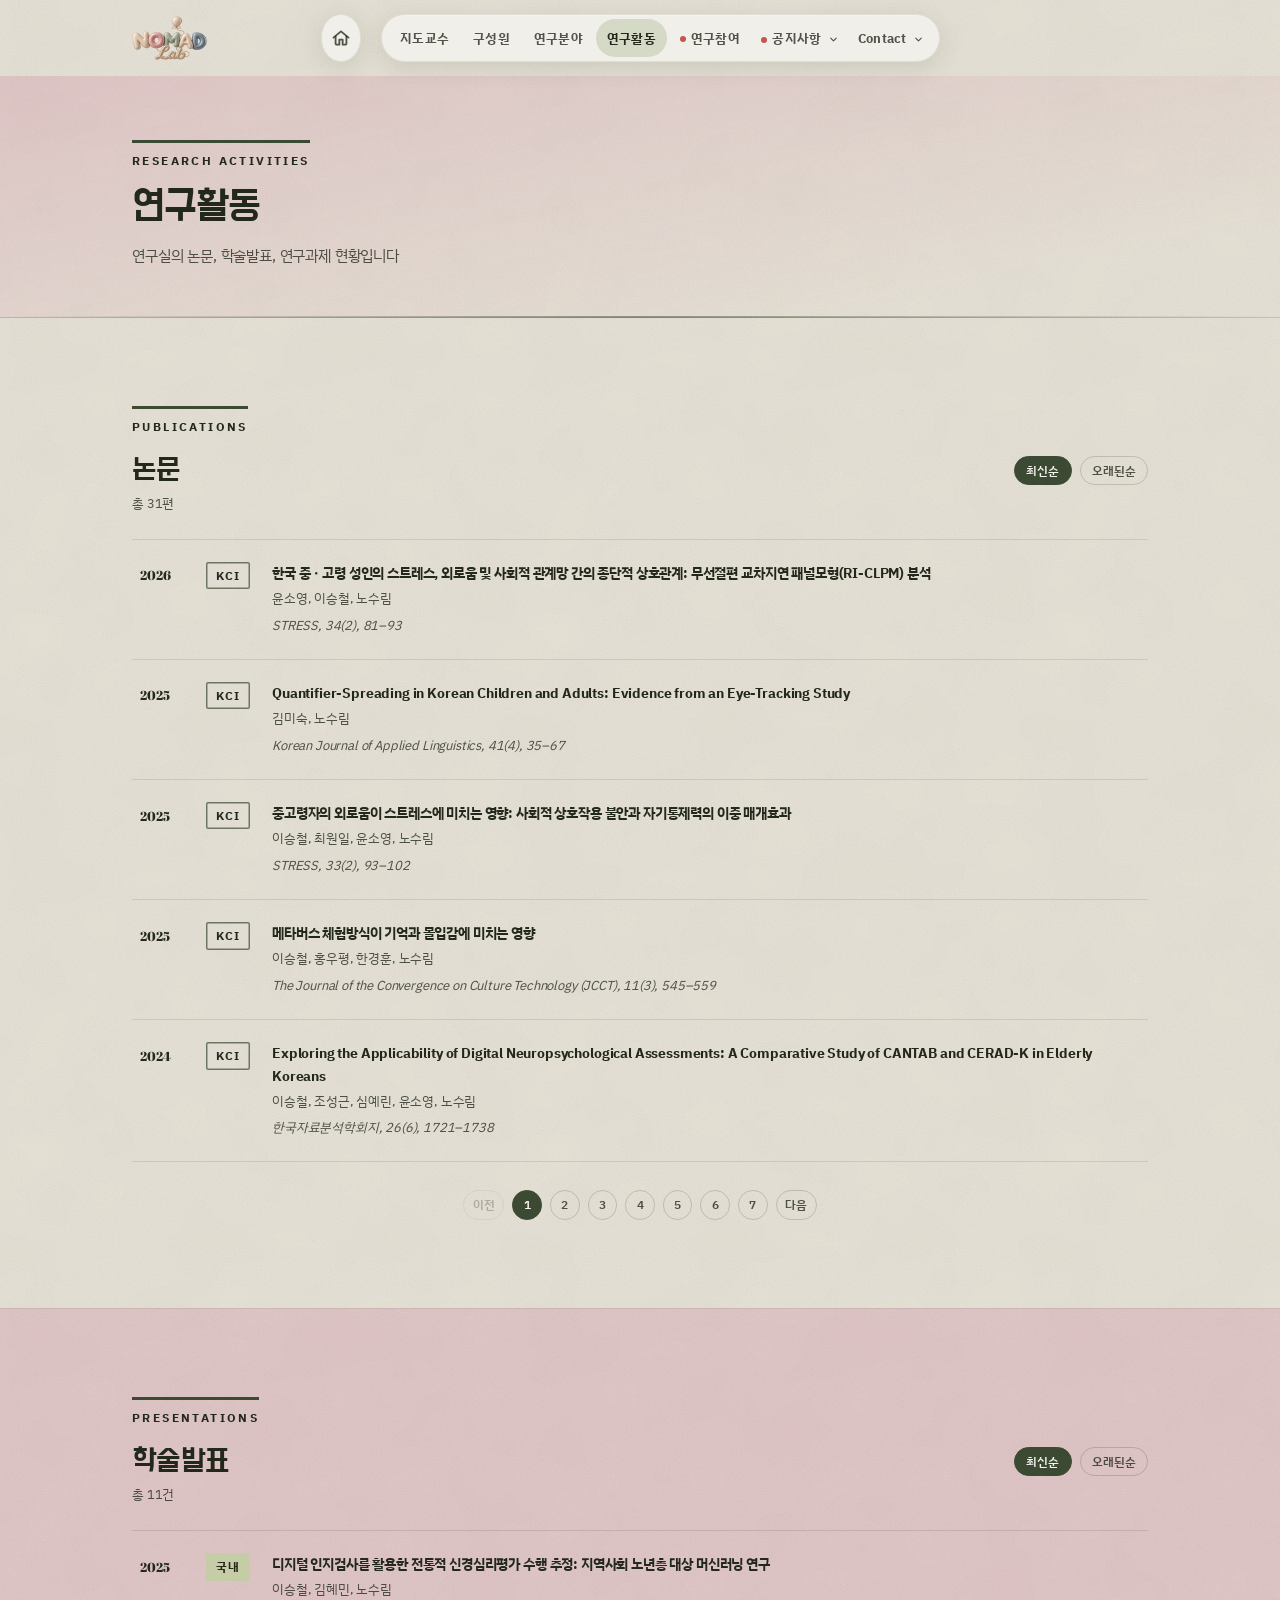
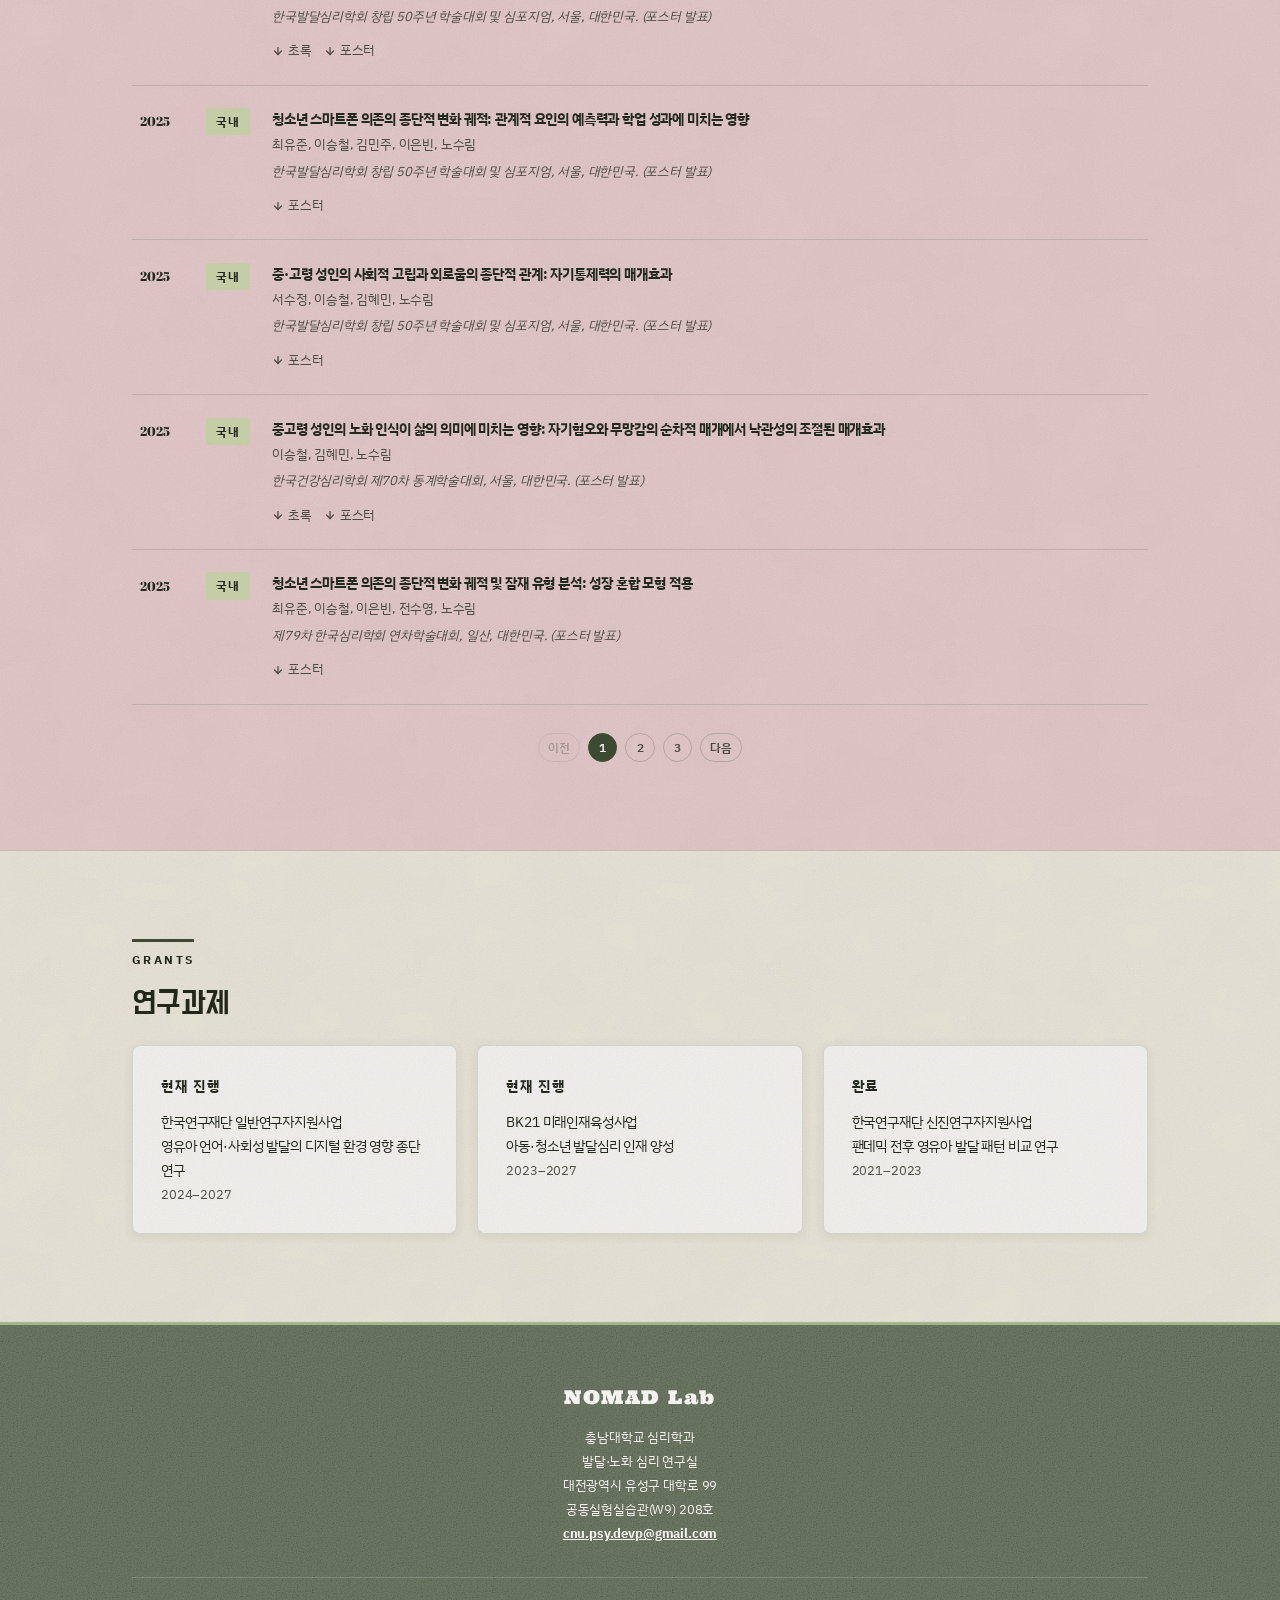
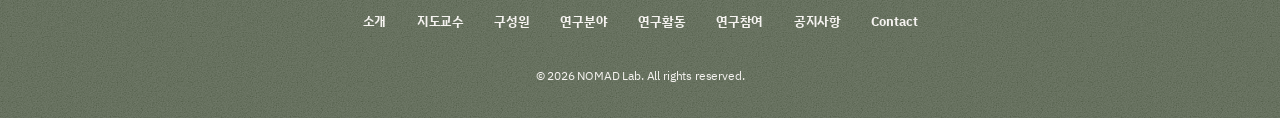
==== activities.html @ 7fe86323 "Remove paper PDF download links from research activities page Co-Authored-By: Claude Sonnet 5 <norep" ====
<!DOCTYPE html>
<html lang="ko">
<head>
    <meta charset="UTF-8">
    <meta name="viewport" content="width=device-width, initial-scale=1.0">
    <title>NOMAD Lab — 연구활동</title>
    <meta name="description" content="NOMAD Lab 연구활동 — SSCI 논문 목록, 학술발표, 연구과제 현황.">
    <meta property="og:type" content="website">
    <meta property="og:site_name" content="NOMAD Lab — 발달·노화 심리 연구실">
    <meta property="og:title" content="NOMAD Lab — 연구활동">
    <meta property="og:description" content="NOMAD Lab 연구활동 — SSCI 논문 목록, 학술발표, 연구과제 현황.">
    <meta property="og:url" content="https://cnupsydevp-lab.github.io/cnupsydevp.github.io/activities.html">
    <meta property="og:image" content="https://cnupsydevp-lab.github.io/cnupsydevp.github.io/images/og-image-v3.png">
    <meta property="og:image:width" content="1200">
    <meta property="og:image:height" content="630">
    <meta name="twitter:card" content="summary_large_image">
    <link rel="icon" href="favicon-v3.ico" sizes="16x16 32x32 48x48">
    <link rel="icon" type="image/svg+xml" href="favicon-v3.svg">
    <link rel="apple-touch-icon" href="apple-touch-icon-v3.png">
    <link rel="preconnect" href="https://fonts.googleapis.com">
    <link rel="preconnect" href="https://fonts.gstatic.com" crossorigin>
    <link rel="stylesheet" href="https://fonts.googleapis.com/css2?family=Abril+Fatface&family=Black+Han+Sans&family=Do+Hyeon&family=IBM+Plex+Sans+KR:wght@400;700&family=Ultra&display=swap">
    <link rel="stylesheet" href="style.css">
</head>
<body>
<a href="#main-content" class="skip-link">본문으로 바로가기</a>

<header class="site-nav">
    <div class="nav-wrapper">
        <!-- 로고는 두 겹이다: 글자(logo-nav-body) 위에 풍선(logo-nav-balloon)을 겹친 것.
             풍선만 따로 흔들려고 가른 것인데 그 움직임은 뺐다(2026-08-13, 사용자 요청).
             두 파일은 같은 캔버스(238×160)를 쓰고 합치면 원본과 픽셀이 같아
             멈춰 있어도 이음선이 보이지 않는다 — 그래서 겹은 그대로 두었다.
             풍선 쪽은 장식이라 alt 를 비워 두고 글자 쪽이 이름을 읽는다. -->
        <div class="logo"><a href="index.html"><img class="logo-body" src="images/logo/logo-nav-body.png" alt="NOMAD Lab" width="238" height="160"><img class="logo-balloon" src="images/logo/logo-nav-balloon.png" alt="" width="238" height="160"></a></div>
        <div class="nav-cluster">
        <a href="index.html" class="nav-home" aria-label="홈">
            <svg viewBox="0 0 24 24" width="20" height="20" fill="none" stroke="currentColor" stroke-width="2.2" stroke-linecap="round" stroke-linejoin="round" aria-hidden="true"><path d="M3 11.5 12 4l9 7.5"></path><path d="M5.5 10v9a1 1 0 0 0 1 1h3.5v-6h4v6H17.5a1 1 0 0 0 1-1v-9"></path></svg>
        </a>
        <nav><ul class="nav-links">
            <li><a href="pi.html">지도교수</a></li>
            <li><a href="members.html">구성원</a></li>
            <li><a href="research.html">연구분야</a></li>
            <li><a href="activities.html"><span class="nav-notif-dot" data-notif="activities" hidden></span>연구활동</a></li>
            <li><a href="participation.html"><span class="nav-notif-dot" data-notif="participation" hidden></span>연구참여</a></li>
            <li class="nav-dropdown">
                <button class="nav-dropdown-btn" aria-expanded="false" aria-haspopup="true"><span class="nav-notif-dot" hidden></span>공지사항 <svg class="nav-arrow" width="11" height="11" viewBox="0 0 24 24" fill="none" stroke="currentColor" stroke-width="2.5" stroke-linecap="round" stroke-linejoin="round" aria-hidden="true"><polyline points="6 9 12 15 18 9"></polyline></svg></button>
                <ul class="nav-dropdown-menu">
                    <li><a href="notices.html"><span class="nav-notif-dot" data-notif="notices" hidden></span>공지사항</a></li>
                    <li><a href="newsletter.html"><span class="nav-notif-dot" data-notif="newsletter" hidden></span>소식지</a></li>
                </ul>
            </li>
            <li class="nav-dropdown">
                <button class="nav-dropdown-btn" aria-expanded="false" aria-haspopup="true">Contact <svg class="nav-arrow" width="11" height="11" viewBox="0 0 24 24" fill="none" stroke="currentColor" stroke-width="2.5" stroke-linecap="round" stroke-linejoin="round" aria-hidden="true"><polyline points="6 9 12 15 18 9"></polyline></svg></button>
                <ul class="nav-dropdown-menu">
                    <li><a href="contact.html">Contact</a></li>
                    <li><a href="admissions.html">대학원 진학</a></li>
                    <li><a href="intern.html">인턴</a></li>
                </ul>
            </li>
        </ul></nav>
        </div>
        <button class="nav-hamburger" id="nav-hamburger" aria-label="메뉴 열기" aria-expanded="false"><span></span><span></span><span></span></button>
    </div>
</header>

<div class="page-header" id="main-content">
    <div class="container">
        <span class="eyebrow">Research Activities</span>
        <h1>연구활동</h1>
        <p>연구실의 논문, 학술발표, 연구과제 현황입니다</p>
    </div>
</div>

<section class="section section-light">
    <div class="container">
        <span class="eyebrow section-eyebrow">Publications</span>
        <div class="pub-header">
          <div>
            <h2 class="section-title u-m0">논문</h2>
            <span id="pub-count" class="pub-count"></span>
          </div>
          <div class="pub-sort-btns">
            <button class="pub-sort-btn active" id="sort-desc">최신순</button>
            <button class="pub-sort-btn" id="sort-asc">오래된순</button>
          </div>
        </div>
        <div class="pub-list" id="pub-list"></div>
        <div class="pub-pagination" id="pub-pagination"></div>
    </div>
</section>

<section class="section section-alt">
    <div class="container">
        <span class="eyebrow section-eyebrow">Presentations</span>
        <div class="pub-header">
          <div>
            <h2 class="section-title u-m0">학술발표</h2>
            <span id="pres-count" class="pub-count"></span>
          </div>
          <div class="pub-sort-btns">
            <button class="pub-sort-btn active" id="pres-sort-desc">최신순</button>
            <button class="pub-sort-btn" id="pres-sort-asc">오래된순</button>
          </div>
        </div>
        <div class="notice-list u-mt-15" id="pres-list"></div>
        <div class="pub-pagination" id="pres-pagination"></div>
    </div>
</section>

<section class="section section-light">
    <div class="container">
        <span class="eyebrow section-eyebrow">Grants</span>
        <h2 class="section-title">연구과제</h2>
        <div class="info-grid u-mt-15" id="grant-grid"></div>
    </div>
</section>

<footer class="site-footer">
    <div class="container">
        <div class="footer-inner">
            <div class="footer-brand">
                <span class="footer-logo">NOMAD Lab</span>
                <p>충남대학교 심리학과<br>발달·노화 심리 연구실<br>대전광역시 유성구 대학로 99<br>공동실험실습관(W9) 208호<br><a href="mailto:cnu.psy.devp@gmail.com">cnu.psy.devp@gmail.com</a></p>
            </div>
        </div>
        <nav class="footer-nav" aria-label="푸터 메뉴">
            <a href="index.html">소개</a>
            <a href="pi.html">지도교수</a>
            <a href="members.html">구성원</a>
            <a href="research.html">연구분야</a>
            <a href="activities.html">연구활동</a>
            <a href="participation.html">연구참여</a>
            <a href="notices.html">공지사항</a>
            <a href="contact.html">Contact</a>
        </nav>
        <p class="footer-copy">&copy; 2026 NOMAD Lab. All rights reserved.</p>
    </div>
</footer>

<script src="posts.js"></script>
<script src="script.js"></script>
<script>
document.addEventListener('DOMContentLoaded', () => {
  if (typeof POSTS === 'undefined' || !POSTS.activities?.length) return;

  const pubs   = POSTS.activities.filter(p => p.type === 'publication');
  const countEl = document.getElementById('pub-count');
  if (countEl) countEl.textContent = `총 ${pubs.length}편`;
  const pres   = POSTS.activities.filter(p => p.type === 'presentation');
  const grants = POSTS.activities.filter(p => p.type === 'grant');

  const PER_PAGE = 5;
  let sortDesc = true;
  let currentPage = 1;

  function pubCard(p) {
    return `<div class="pub-item">
      <span class="pub-year">${p.year}</span>
      <span class="badge ${p.badge}">${p.badgeText}</span>
      <div class="pub-meta">
        ${(p.url || p.doi)
          ? `<a class="pub-title pub-title-link" href="${p.url || p.doi}" target="_blank" rel="noopener">${p.title}</a>`
          : `<span class="pub-title">${p.title}</span>`}
        <span class="pub-authors">${p.authors}</span>
        <span class="pub-journal">${p.journal}</span>
      </div>
    </div>`;
  }

  function renderPubs() {
    const sorted = [...pubs].sort((a, b) =>
      sortDesc ? b.date.localeCompare(a.date) : a.date.localeCompare(b.date)
    );
    const totalPages = Math.ceil(sorted.length / PER_PAGE);
    const start = (currentPage - 1) * PER_PAGE;
    const page = sorted.slice(start, start + PER_PAGE);

    const pubList = document.getElementById('pub-list');
    if (pubList) pubList.innerHTML = page.map(pubCard).join('');

    const pagination = document.getElementById('pub-pagination');
    if (pagination) {
      if (totalPages <= 1) {
        pagination.innerHTML = '';
      } else {
        const prevPage = Math.max(1, currentPage - 1);
        const nextPage = Math.min(totalPages, currentPage + 1);
        const prev = `<button class="pub-page-btn pub-page-nav" data-page="${prevPage}" ${currentPage === 1 ? 'disabled' : ''}>이전</button>`;
        const nums = Array.from({length: totalPages}, (_, i) =>
          `<button class="pub-page-btn${i + 1 === currentPage ? ' active' : ''}" data-page="${i + 1}">${i + 1}</button>`
        ).join('');
        const next = `<button class="pub-page-btn pub-page-nav" data-page="${nextPage}" ${currentPage === totalPages ? 'disabled' : ''}>다음</button>`;
        pagination.innerHTML = prev + nums + next;
        pagination.querySelectorAll('.pub-page-btn:not([disabled])').forEach(btn => {
          btn.addEventListener('click', () => {
            currentPage = Number(btn.dataset.page);
            renderPubs();
            document.querySelector('.section-light').scrollIntoView({behavior: 'smooth', block: 'start'});
          });
        });
      }
    }
  }

  document.getElementById('sort-desc').addEventListener('click', function() {
    sortDesc = true; currentPage = 1;
    this.classList.add('active');
    document.getElementById('sort-asc').classList.remove('active');
    renderPubs();
  });
  document.getElementById('sort-asc').addEventListener('click', function() {
    sortDesc = false; currentPage = 1;
    this.classList.add('active');
    document.getElementById('sort-desc').classList.remove('active');
    renderPubs();
  });

  renderPubs();

  const presCountEl = document.getElementById('pres-count');
  if (presCountEl) presCountEl.textContent = `총 ${pres.length}건`;

  let presSortDesc = true;
  let presPage = 1;

  function renderPres() {
    const sorted = [...pres].sort((a, b) =>
      presSortDesc ? b.date.localeCompare(a.date) : a.date.localeCompare(b.date)
    );
    const totalPages = Math.ceil(sorted.length / PER_PAGE);
    const start = (presPage - 1) * PER_PAGE;
    const page = sorted.slice(start, start + PER_PAGE);

    const presList = document.getElementById('pres-list');
    if (presList) presList.innerHTML = page.map(p => p.authors ? `
      <div class="pub-item">
        <span class="pub-year">${p.year}</span>
        <span class="badge ${p.badge}">${p.badgeText}</span>
        <div class="pub-meta">
          <span class="pub-title">${p.title}</span>
          <span class="pub-authors">${p.authors}</span>
          <span class="pub-journal">${p.venue}</span>
          ${(p.abstract || p.poster) ? `<div class="pub-links">
            ${p.abstract ? `<a class="pub-download" href="${p.abstract}" target="_blank" rel="noopener">초록</a>` : ''}
            ${p.poster ? `<a class="pub-download" href="${p.poster}" target="_blank" rel="noopener">포스터</a>` : ''}
          </div>` : ''}
        </div>
      </div>` : `
      <div class="notice-item">
        <span class="notice-date">${p.year}</span>
        <span class="badge ${p.badge}">${p.badgeText}</span>
        <span class="notice-title">${p.title}</span>
      </div>`).join('');

    const pagination = document.getElementById('pres-pagination');
    if (pagination) {
      if (totalPages <= 1) {
        pagination.innerHTML = '';
      } else {
        const prevPage = Math.max(1, presPage - 1);
        const nextPage = Math.min(totalPages, presPage + 1);
        const prev = `<button class="pub-page-btn pub-page-nav" data-page="${prevPage}" ${presPage === 1 ? 'disabled' : ''}>이전</button>`;
        const nums = Array.from({length: totalPages}, (_, i) =>
          `<button class="pub-page-btn${i + 1 === presPage ? ' active' : ''}" data-page="${i + 1}">${i + 1}</button>`
        ).join('');
        const next = `<button class="pub-page-btn pub-page-nav" data-page="${nextPage}" ${presPage === totalPages ? 'disabled' : ''}>다음</button>`;
        pagination.innerHTML = prev + nums + next;
        pagination.querySelectorAll('.pub-page-btn:not([disabled])').forEach(btn => {
          btn.addEventListener('click', () => {
            presPage = Number(btn.dataset.page);
            renderPres();
            document.querySelector('.section-alt').scrollIntoView({behavior: 'smooth', block: 'start'});
          });
        });
      }
    }
  }

  document.getElementById('pres-sort-desc').addEventListener('click', function() {
    presSortDesc = true; presPage = 1;
    this.classList.add('active');
    document.getElementById('pres-sort-asc').classList.remove('active');
    renderPres();
  });
  document.getElementById('pres-sort-asc').addEventListener('click', function() {
    presSortDesc = false; presPage = 1;
    this.classList.add('active');
    document.getElementById('pres-sort-desc').classList.remove('active');
    renderPres();
  });

  renderPres();

  const grantGrid = document.getElementById('grant-grid');
  if (grantGrid) grantGrid.innerHTML = grants.map(g => `
    <div class="info-card">
      <h3>${g.status}</h3>
      <p>${g.title}<br>${g.description}<br><span class="grant-period">${g.period}</span></p>
    </div>`).join('');
});
</script>
</body>
</html>
---- style.css ----
/* ── Variables ──────────────────────────────────────────── */
/*
  [색상 수정 가이드 — 5색 팔레트 + 잉크 2단 + 알림색 1]
  이 사이트는 아래 색만 사용한다. 새 색을 추가하지 말 것.

    --paper #EDE8DC  지면 (body · section · section-light)
    --card  #F5F3F0  지면 위에 얹힌 종이 — 카드·구성원 프로필 카드(고정)·모달·입력면·내비 알약
    --blush #E7CCCC  따뜻한 교차 밴드 (section-alt) · 상단 워시 · 하이라이터 마커
    --sage  #A5B68D  강조 '면' (기본 버튼 · 활성 메뉴 · 포커스 헤일로 · 푸터 상단 룰)
    --moss  #C1CFA1  부드러운 '면' (칩 · 배지 워시)
    --ink   #3D4A33  '면'과 '선' 전용 — 푸터·문의버튼·모달 면, 테두리·그림자 알파
    --text  #23281C  '글자' 전용 근접 검정

  [다섯 색은 모두 밝다 — 어두운 끝은 잉크가 맡는다]
  팔레트 5색은 명도가 높아 '눌러 닫는 어두운 면'을 만들 수 없다. 그래서
  --ink / --text 를 둔다. 둘 다 --sage 와 같은 황록 계열에서 명도만 내린 값이라,
  팔레트 밖 색이 아니라 '세이지의 어두운 끝'으로 읽힌다.
  (--text 는 H 85.0° 로 세이지 84.9° 와 정확히 같은 색상, --ink 는 H 93.9° 로 9° 더 초록)
  순수 #000 은 이 종이 위에서 차갑게 겉돌아 쓰지 않는다.

  [규칙]
  - 면 색 변경: --bg / --bg-card / --bg-light-card / --bg-footer 조정
  - 테두리·그림자·hover 음영은 팔레트 색의 rgba 알파값만 사용.
    rgba() 안에는 hex 를 쓸 수 없으므로 반드시 --*-rgb 토큰을 거친다
    → rgba(var(--ink-rgb), 0.14)
  - 블러시·세이지·모스를 글자색으로 쓰지 말 것. 셋은 항상 "면"이고,
    그 위 글자는 항상 --text (7:1 이상).
  - 블러시 밴드(section-alt)는 한 페이지에 하나. 두 개 이상이면 밴드로 읽히지 않는다.
  - 세이지도 아껴 쓸 것. 한 화면에 세이지 면이 여러 개면 강조로 읽히지 않는다.

  [대비 — WCAG]
    text/paper 12.3:1 · text/card 13.6:1 · text/blush 10.0:1
    text/moss   9.1:1 · text/sage  7.0:1 · card/ink  8.5:1
    ink/paper   7.7:1 · ink/card   8.5:1 · ink/blush  6.3:1

  [예외 1 — --alert]
  새 글 알림 도트만 팔레트 밖의 붉은색을 쓴다. "새 것"은 팔레트 안의 어떤 색으로도
  대체할 수 없는 관습적 신호이고, 세이지로 바꾸면 강조 면과 구분되지 않는다.
  다만 색상환(H≈4°)은 블러시와 같아서 '농축된 블러시'로 읽힌다.
  종이 위 3.7:1 · 카드 위 4.0:1 로 그래픽 요소 기준(3:1) 충족.
  이 색은 알림 도트 외에 쓰지 말 것.

  [예외 2 — --wood / --wood-dark]
  소식지의 노끈과 나무 집게 두 곳에만 쓴다. 노끈과 집게는 '사물'이라 색이 곧
  재질이고, 세이지 집게는 플라스틱으로 보인다.
  종이(H 42.4°)와 같은 따뜻한 색상 계열의 어두운 쪽이라, 팔레트 밖 색이 아니라
  '종이의 제 색이 진해진 것'으로 읽힌다 (--ink 가 세이지의 어두운 끝인 것과 같은 방식).
    --wood      #CCAE7B  H 38° — 집게 몸통 (밝은 나무면)
    --wood-dark #715533  H 33° — 노끈 몸통 · 집게 좌우 명암 · 이음선 · 결
  종이 위 대비: wood-dark 5.6:1 (노끈과 집게 윤곽이 선명), wood 1.7:1 (면이라 무관).
  이 두 색은 소식지 노끈·집게 외에 쓰지 말 것 — 글자색으로는 절대 쓰지 말 것.
*/
:root {
  /* ── 원색 5개 + 잉크 2단 (Single Source of Truth) ────────── */
  --paper: #EDE8DC;
  --card:  #F5F3F0;
  --blush: #E7CCCC;
  --sage:  #A5B68D;
  --moss:  #C1CFA1;
  --ink:   #3D4A33;
  --text:  #23281C;

  --alert: #C2554E;

  /* 소식지 노끈·나무 집게 전용 (예외 2 — 위 설명 참고) */
  --wood:      #CCAE7B;
  --wood-dark: #715533;

  /* 알파 파생용 rgb 트리플렛 — 위 hex 를 바꾸면 이 값도 함께 바꾼다 */
  --paper-rgb: 237, 232, 220;
  --card-rgb:  245, 243, 240;
  --blush-rgb: 231, 204, 204;
  --sage-rgb:  165, 182, 141;
  --moss-rgb:  193, 207, 161;
  --ink-rgb:    61,  74,  51;
  --text-rgb:   35,  40,  28;
  --wood-rgb:      204, 174, 123;
  --wood-dark-rgb: 113,  85,  51;

  /* ── 종이 질감 ─────────────────────────────────────────────
     외부 이미지 없이 SVG feTurbulence 로 만든 두 겹 노이즈.
       --grain     : 잔 섬유 (180px 타일). 값을 0.86~1.0 으로 압축했으므로
                     multiply 로 얹으면 최대 14% 만 어두워진다.
       --pulp      : 큰 얼룩 = 펄프 뭉침 (520px 타일). 최대 7%.
       --grain-ink : 잉크 면(푸터)용. 값이 0~0.08 이라 screen 으로 얹어
                     섬유가 빛을 받는 것처럼 밝아진다.
     두 겹을 겹치는 이유: 잔 섬유만으로는 프린터 노이즈처럼 균일해 보이고,
     큰 얼룩이 함께 있어야 손으로 뜬 종이로 읽힌다.
     사용법 → "종이 면 · 질감" 섹션의 셀렉터 목록 참고. */
  --grain: url("data:image/svg+xml,%3Csvg xmlns='http://www.w3.org/2000/svg' width='180' height='180'%3E%3Cfilter id='g' filterUnits='userSpaceOnUse' x='0' y='0' width='180' height='180'%3E%3CfeTurbulence type='fractalNoise' baseFrequency='0.86' numOctaves='4' stitchTiles='stitch'/%3E%3CfeColorMatrix type='saturate' values='0'/%3E%3CfeComponentTransfer%3E%3CfeFuncR type='linear' slope='0.14' intercept='0.86'/%3E%3CfeFuncG type='linear' slope='0.14' intercept='0.86'/%3E%3CfeFuncB type='linear' slope='0.14' intercept='0.86'/%3E%3CfeFuncA type='linear' slope='0' intercept='1'/%3E%3C/feComponentTransfer%3E%3C/filter%3E%3Crect width='180' height='180' filter='url(%23g)'/%3E%3C/svg%3E");
  --pulp: url("data:image/svg+xml,%3Csvg xmlns='http://www.w3.org/2000/svg' width='520' height='520'%3E%3Cfilter id='p' filterUnits='userSpaceOnUse' x='0' y='0' width='520' height='520'%3E%3CfeTurbulence type='fractalNoise' baseFrequency='0.013' numOctaves='3' stitchTiles='stitch'/%3E%3CfeColorMatrix type='saturate' values='0'/%3E%3CfeComponentTransfer%3E%3CfeFuncR type='linear' slope='0.07' intercept='0.93'/%3E%3CfeFuncG type='linear' slope='0.07' intercept='0.93'/%3E%3CfeFuncB type='linear' slope='0.07' intercept='0.93'/%3E%3CfeFuncA type='linear' slope='0' intercept='1'/%3E%3C/feComponentTransfer%3E%3C/filter%3E%3Crect width='520' height='520' filter='url(%23p)'/%3E%3C/svg%3E");
  --grain-ink: url("data:image/svg+xml,%3Csvg xmlns='http://www.w3.org/2000/svg' width='180' height='180'%3E%3Cfilter id='i' filterUnits='userSpaceOnUse' x='0' y='0' width='180' height='180'%3E%3CfeTurbulence type='fractalNoise' baseFrequency='0.8' numOctaves='4' stitchTiles='stitch'/%3E%3CfeColorMatrix type='saturate' values='0'/%3E%3CfeComponentTransfer%3E%3CfeFuncR type='linear' slope='0.08' intercept='0'/%3E%3CfeFuncG type='linear' slope='0.08' intercept='0'/%3E%3CfeFuncB type='linear' slope='0.08' intercept='0'/%3E%3CfeFuncA type='linear' slope='0' intercept='1'/%3E%3C/feComponentTransfer%3E%3C/filter%3E%3Crect width='180' height='180' filter='url(%23i)'/%3E%3C/svg%3E");
  --grain-size: 180px 180px;
  /* ── 노끈 (소식지 폴라로이드 줄) ─────────────────────────────
     늘어진 곡선을 SVG 마스크로 그린다. 색은 background-color 가 맡으므로
     토큰(--wood-dark / --wood)을 그대로 쓸 수 있다 — 파일 안의 아이콘들과 같은 방식.
     SVG 안에 색을 박아 두면 나무색을 바꿀 때 데이터 URI 를 고쳐야 한다.
     viewBox 높이(18)를 쓰는 요소 높이와 같게 두면 세로 배율이 1 이라
     stroke-width 가 화면에서도 그대로 유지된다. preserveAspectRatio='none' 로
     가로만 늘어나므로 칸 너비가 달라져도 굵기는 변하지 않는다.
     M0 3 Q50 21 100 3 → 양끝 y=3, 가장 낮은 지점 y=12 → 9px 늘어짐.

     [꼬임 표현 — --twine-lit 을 점선으로]
     꼬아 만든 노끈은 꼬임 마디마다 빛이 끊겨 맺힌다. 그래서 위쪽 결을 실선이 아니라
     짧은 점선으로 그린다 (linecap='round' 이라 마디가 알약처럼 둥글다).
     dasharray 2.4+1.6 = 주기 4 → viewBox 폭 100 이 주기의 정확히 25배라
     칸이 바뀌어도 마디 간격이 어긋나지 않는다. 주기를 4 로 유지할 것. */
  --twine: url("data:image/svg+xml,%3Csvg xmlns='http://www.w3.org/2000/svg' viewBox='0 0 100 18' preserveAspectRatio='none'%3E%3Cpath d='M0 3 Q50 21 100 3' fill='none' stroke='%23000' stroke-width='3' stroke-linecap='round'/%3E%3C/svg%3E");
  --twine-lit: url("data:image/svg+xml,%3Csvg xmlns='http://www.w3.org/2000/svg' viewBox='0 0 100 18' preserveAspectRatio='none'%3E%3Cpath d='M0 2.2 Q50 20.2 100 2.2' fill='none' stroke='%23000' stroke-width='1.2' stroke-linecap='round' stroke-dasharray='2.4 1.6'/%3E%3C/svg%3E");
  --pulp-size:  520px 520px;

  /* 배경색 계열 */
  --bg:          var(--paper);   /* 전체 body 기본 배경 */
  --bg-card:     var(--card);    /* 카드 배경 — 지면 위에 얹힌 종이 */
  --bg-hover:    rgba(var(--ink-rgb), 0.06);

  /* 포인트 컬러 (세이지) — 면에만 사용 */
  --accent:        var(--sage);
  --accent-dark:   var(--text);                    /* 구 강조 텍스트 → 본문 검정 */
  --accent-dim:    rgba(var(--sage-rgb), 0.38);    /* hover·active 면 */
  /* 상태 테두리(hover 등) — WCAG 1.4.11 의 3:1 을 세 지면 모두에서 확보해야 한다.
     새 잉크(올리브)는 구 잉크(마룬)보다 밝아 0.55 로는 2.5~2.8:1 밖에 안 나온다 → 0.70.
     (종이 3.7:1 · 카드 3.9:1 · 블러시 3.3:1) */
  --accent-border: rgba(var(--ink-rgb), 0.70);

  /* 텍스트색 */
  --muted:       rgba(var(--text-rgb), 0.78);   /* 종이 위 6.5:1 · 블러시 위 5.7:1 */

  /* 테두리색 */
  --border:      rgba(var(--ink-rgb), 0.14);
  --border-md:   rgba(var(--ink-rgb), 0.22);

  /* 라이트 섹션 배경색 */
  --bg-light:      var(--paper);   /* section-light 배경 */
  --bg-light-card: var(--blush);   /* section-alt 배경 */
  --bg-footer:     var(--ink);     /* footer 배경 — 페이지를 아래에서 눌러 닫는 앵커 */

  /* 라이트 섹션 텍스트색 */
  --text-dark:     var(--text);

  /* 본문 — IBM Plex Sans KR (한글+영문 모두 지원) */
  --font:         'IBM Plex Sans KR', system-ui, -apple-system, sans-serif;
  /* 큰 글씨(제목·장식 숫자) — 영문/숫자 → Abril Fatface, 한글 → Do Hyeon */
  --font-display: 'Abril Fatface', 'Do Hyeon', system-ui, -apple-system, sans-serif;
  /* 로고·히어로 — 강조 티어(굵은 제목): 영문 → Ultra, 한글 → Black Han Sans */
  --font-display-strong: 'Ultra', 'Black Han Sans', system-ui, -apple-system, sans-serif;
  /* UI 텍스트(내비·버튼·라벨·폼 입력) — 디스플레이 폰트 금지, 본문과 동일 */
  --font-ui: 'IBM Plex Sans KR', system-ui, -apple-system, sans-serif;
  /* 장식 숫자(카드 번호 등) */
  --font-ui-num: 'Abril Fatface', system-ui, -apple-system, sans-serif;

  /* 타입 스케일 — 본문·UI 글자 크기는 아래 토큰만 사용 (최소 12px) */
  --fs-xs:   0.75rem;    /* 12px — 배지·캡션·라벨 */
  --fs-sm:   0.8125rem;  /* 13px — 보조 텍스트·버튼·내비 */
  --fs-md:   0.875rem;   /* 14px — 카드 본문·폼 */
  --fs-base: 0.9375rem;  /* 15px — 강조 본문·서브텍스트 */
  --fs-lg:   1rem;       /* 16px — 본문 기준 */
  --fs-xl:   1.15rem;    /* 모달 제목 */
  --fs-2xl:  1.375rem;   /* 게시글 제목 */
  --fs-3xl:  1.75rem;    /* 프로필 이름·소제목 */
  --fs-4xl:  2rem;       /* 섹션 타이틀 */

  --radius: 8px;
  --shadow-sm: 0 2px 10px rgba(var(--ink-rgb), 0.10);
}

/* ── Reset ──────────────────────────────────────────────── */
*, *::before, *::after { margin: 0; padding: 0; box-sizing: border-box; }

/* ── Focus ───────────────────────────────────────────────── */
:focus-visible {
  outline: 2px solid var(--text);
  outline-offset: 3px;
  border-radius: 3px;
}

/* ── Screen Reader Only ──────────────────────────────────── */
/* 시각적으로 숨기고 스크린리더에만 읽히는 텍스트 */
.sr-only {
  position: absolute;
  width: 1px;
  height: 1px;
  padding: 0;
  margin: -1px;
  overflow: hidden;
  clip: rect(0 0 0 0);
  white-space: nowrap;
  border: 0;
}

/* ── Skip Link ───────────────────────────────────────────── */
.skip-link {
  position: absolute;
  top: -100%;
  left: 1rem;
  z-index: 9999;
  padding: 0.5rem 1rem;
  background: var(--accent);
  color: var(--text);
  font-size: var(--fs-md);
  font-weight: 700;
  text-decoration: none;
  border-radius: 0 0 var(--radius) var(--radius);
  transition: top 0.15s;
}
.skip-link:focus { top: 0; }

body {
  font-family: var(--font);
  font-weight: 400;
  color: var(--text-dark);
  /* 지면 — 종이색 위에 잔 섬유(grain) + 큰 얼룩(pulp) 두 겹을 multiply 로 얹는다 */
  background-color: var(--bg);
  background-image: var(--grain), var(--pulp);
  background-size: var(--grain-size), var(--pulp-size);
  background-blend-mode: multiply, multiply;
  line-height: 1.75;
  letter-spacing: -0.01em;   /* IBM Plex Sans KR 본문 자간 보정 (한글 살짝 조임) */
  -webkit-font-smoothing: antialiased;
  overflow-x: hidden;
  word-break: keep-all;
  overflow-wrap: break-word;
}

/* ── Layout ─────────────────────────────────────────────── */
.container { max-width: 1080px; margin: 0 auto; padding: 0 2rem; }

/* ── Navigation ─────────────────────────────────────────── */
.site-nav {
  position: sticky;
  top: 0;
  background: transparent;
  border-bottom: none;
  z-index: 1000;
}
.nav-wrapper {
  display: flex;
  align-items: center;
  justify-content: space-between;   /* 로고(좌) · 메뉴그룹(우) */
  gap: 1rem;
  padding: 0.9rem 2rem;
  max-width: 1080px;
  margin: 0 auto;
}
/* 웹페이지 이름: 왼쪽 끝 고정. 스크롤하면 사라짐 */
.logo {
  --logo-h: 44px;   /* 로고 높이 — 폭은 아래에서 이 값으로 계산된다 */
  transition: opacity 0.3s ease, visibility 0.3s ease;
}
/* 홈 버튼도 랩실 이름과 함께 사라진다. visibility로만 감춰 자리는 남기므로
   메뉴 알약 위치가 스크롤 시 흔들리지 않는다. */
.site-nav.scrolled .logo,
.site-nav.scrolled .nav-home {
  opacity: 0;
  visibility: hidden;
  pointer-events: none;
}
/* 연구실 이름: 왼쪽 끝, 배경/박스 없이 로고 이미지만.
   가로·세로를 CSS 에서 둘 다 못 박으므로 내려받기 전에도 브라우저가 자리를 잡아
   내비가 흔들리지 않는다(CLS 방지). HTML 의 width/height 238×160 은 그림의 실제
   크기이고, 표시 크기는 여기서 정한다.

   [높이를 44px 로 정한 근거]
   오른쪽 메뉴 알약의 높이는 47px 이다 (글자 13px × 줄높이 1.75 = 23px,
   + 링크 세로 여백 14.4px + 알약 여백 8px + 테두리 2px).
   로고를 그 높이에 딱 맞추면(48px) 알약은 반투명 유리인데 로고는 꽉 찬 그림이라
   훨씬 무겁게 읽혀 이름이 메뉴를 눌러 버린다.
   게다가 이 로고는 위쪽 37% 가 풍선·실이고 글자는 아래 59% 에만 있어,
   같은 높이로 맞추면 '큰 덩어리에 작은 글자'가 된다.
   44px 이면 글자 띠가 26px 로 이전 텍스트 로고(1.45rem ≈ 23px)보다 조금 크고,
   전체는 알약보다 3px 낮아 여전히 메뉴에 자리를 내준다. 폭은 65px
   (238÷160 비율)로 내비 왼쪽 여백을 넘지 않는다.
   (48px 로 맞췄다가 너무 커서 36px → 40px → 44px 로 두 번 키웠다.
    그림 파일은 160px 높이라 44px 표시에도 3.6배 — 레티나 2배 요구를 넘는다)

   [폭만 1.15배 늘린 이유 — 2026-08-13, 사용자 요청]
   로고가 잘 안 보인다는 이야기였다. 높이를 키우면 위에서 따진 균형(알약 47px 과의
   관계 · 큰 덩어리에 작은 글자)이 그대로 무너지므로, 높이는 44px 로 두고 폭만
   65px → 75px 로 늘렸다. 풍선 글자는 원래 동글동글해서 가로로 조금 늘려도 형태가
   버틴다 — 다만 O 가 눈에 띄게 타원이 되는 지점이 있어 1.15배를 상한으로 봤다
   (1.1배는 늘린 티가 거의 안 나고, 1.22배부터는 글자가 뚱뚱해 보인다).
   폭을 calc 로 묶은 건 높이만 바꿨을 때 비율이 어긋나는 사고를 막으려는 것이다.
   1.71 = 원본 비율 1.4875(238÷160) × 1.15 — 늘리는 정도를 조절하려면 이 값만 만진다.

   [좌우 여유] 늘어난 10px 는 내비가 가장 빠듯한 폭(데스크톱 하한 861px)에서도
   문제가 없다. 그 폭에서 로고 75 + 간격 16 + 오른쪽 묶음 ≒ 625 = 716px 로
   내용 폭 797px 안에 80px 남는다. */
.logo a {
  position: relative;   /* 풍선 겹을 이 안에 겹쳐 놓는다 */
  display: block;
  text-decoration: none;
}
.logo img {
  display: block;
  height: var(--logo-h);
  width: calc(var(--logo-h) * 1.71);
}
/* 풍선 겹 — 글자 겹과 같은 캔버스(238×160)라 top/left 0 만으로 정확히 겹친다.
   지금은 붙박이다(흔들림 제거 — 2026-08-13, 사용자 요청). 겹치면 원본과 픽셀이
   같아 멈춰 있어도 이음선이 보이지 않으므로 두 겹인 채로 두었다.
   회전축(매듭 = 캔버스의 60% 30%)도 남겨 둔다 — 다시 흔들 때 그대로 쓴다. */
.logo-balloon {
  position: absolute;
  top: 0;
  left: 0;
  transform-origin: 60% 30%;
  pointer-events: none;   /* 링크 클릭은 글자 겹이 받는다 */
}
/* 홈 버튼 + 메뉴바: 오른쪽 끝에 배치 (랩실 이름 · 홈 · 메뉴 순서)
   모바일(≤860px)에서는 기존대로 .nav-cluster 통째로 숨김 */
.nav-cluster {
  display: flex;
  align-items: stretch;   /* 홈 버튼 높이를 메뉴 알약에 맞춤 */
  gap: 1.25rem;   /* 홈 버튼을 메뉴 알약에서 떼어 별개 요소로 읽히게 */
  /* 오른쪽 끝선에서 최대 208px 당겨 온다 — 본문 폭(1016px) 기준으로
     홈 버튼+메뉴 묶음이 가운데 오는 위치다. 이보다 더 왼쪽으로 가면
     왼쪽 끝 랩실 이름(.logo)과 간격이 좁아지기 시작한다.
     화면이 좁아지면 여백이 비례해 줄고 880px 부근에서 0이 되므로,
     데스크톱 하한(861px)에서도 메뉴 알약이 로고와 겹치거나 눌리지 않는다.
     1080px에서 최대치에 닿게 기울기를 잡아, 그보다 넓은 화면(본문 폭이
     1080px로 고정되는 구간)에서는 위치가 항상 같아 보인다. */
  margin-right: clamp(0px, calc((100vw - 880px) * 1.04), 13rem);
}
/* 홈 버튼: 메뉴 알약과 동일한 글래스모피즘 + 정원형.
   높이를 알약에 맞추고(align-self: stretch) 정비율로 폭을 잡아
   알약 패딩이 바뀌어도 둘의 높이·중심선이 어긋나지 않게 한다.
   (min-width는 aspect-ratio 미지원 브라우저 대비 + 터치 타깃 최소 크기) */
.nav-home {
  align-self: stretch;
  aspect-ratio: 1;
  min-width: 40px;   /* aspect-ratio 미지원 대비 하한 — 알약 높이보다 작아야 정원 유지 */
  display: flex;
  align-items: center;
  justify-content: center;
  flex-shrink: 0;
  border-radius: 50%;
  background: rgba(var(--card-rgb), 0.82);
  /* 지면과 알약이 둘 다 밝은 종이색이라 밝은 테두리는 보이지 않는다.
     윤곽은 잉크 실선이 잡고, 안쪽 위 1px 밝은 선이 종이가 접힌 결을 만든다. */
  border: 1px solid rgba(var(--ink-rgb), 0.10);
  box-shadow: 0 6px 22px rgba(var(--ink-rgb), 0.13), inset 0 1px 0 rgba(var(--card-rgb), 0.9);
  -webkit-backdrop-filter: blur(14px) saturate(140%);
  backdrop-filter: blur(14px) saturate(140%);
  color: var(--muted);
  transition: color 0.18s, background 0.18s, opacity 0.3s ease, visibility 0.3s ease;
}
.nav-home svg {
  width: 20px;
  height: 20px;
}
.nav-home:hover,
.nav-home.active {
  color: var(--text);
  background: var(--accent-dim);
}
/* 메뉴: 글래스모피즘 알약(타원형) 한 줄 */
.nav-links {
  display: flex;
  align-items: center;
  list-style: none;
  gap: 0.1rem;
  padding: 0.25rem 0.4rem;
  border-radius: 999px;
  background: rgba(var(--card-rgb), 0.82);
  /* 지면과 알약이 둘 다 밝은 종이색이라 밝은 테두리는 보이지 않는다.
     윤곽은 잉크 실선이 잡고, 안쪽 위 1px 밝은 선이 종이가 접힌 결을 만든다. */
  border: 1px solid rgba(var(--ink-rgb), 0.10);
  box-shadow: 0 6px 22px rgba(var(--ink-rgb), 0.13), inset 0 1px 0 rgba(var(--card-rgb), 0.9);
  -webkit-backdrop-filter: blur(14px) saturate(140%);
  backdrop-filter: blur(14px) saturate(140%);
}
.nav-links a {
  display: block;
  font-family: var(--font-ui);
  font-size: var(--fs-sm);
  font-weight: 700;
  color: var(--muted);
  text-decoration: none;
  padding: 0.45rem 0.7rem;   /* 세로 여백 축소 — 터치 타깃(약 37px)과의 균형점 */
  border-radius: 999px;
  letter-spacing: 0.02em;
  transition: color 0.18s, background 0.18s;
}
.nav-links a:hover,
.nav-links a.active {
  color: var(--text);
  background: var(--accent-dim);
}
/* ── Dropdown Nav ────────────────────────────────────────── */
.nav-dropdown { position: relative; }

.nav-dropdown-btn {
  display: block;
  font-family: var(--font-ui);
  font-size: var(--fs-sm);
  font-weight: 700;
  color: var(--muted);
  background: none;
  border: none;
  cursor: pointer;
  padding: 0.45rem 0.55rem;   /* .nav-links a와 동일하게 세로 여백 축소 */
  border-radius: 999px;   /* 다른 메뉴 항목과 통일 (타원형 음영은 상위메뉴, 직각은 하위메뉴 패널) */
  letter-spacing: 0.02em;
  transition: color 0.18s, background 0.18s;
  white-space: nowrap;
}
.nav-dropdown-btn:hover,
.nav-dropdown-btn.active {
  color: var(--text);
  background: var(--accent-dim);
}

.nav-arrow {
  width: 11px;
  height: 11px;
  display: inline-block;
  margin-left: 0.18rem;
  transition: transform 0.2s ease;
  vertical-align: middle;
}
.nav-dropdown.open .nav-arrow,
.nav-dropdown:hover .nav-arrow { transform: rotate(180deg); }

.nav-dropdown-menu {
  display: none;
  position: absolute;
  top: calc(100% + 10px);
  right: 0;
  min-width: 148px;
  list-style: none;
  padding: 0.35rem 0;
  background: rgba(var(--card-rgb), 0.96);
  border: 1px solid var(--border-md);
  border-top: 2px solid var(--ink);       /* 신문 마스트헤드 룰 — eyebrow 룰과 같은 잉크 선 */
  border-radius: 0;                        /* 직각 모서리 (신문 룰과 통일) */
  box-shadow: 0 12px 32px rgba(var(--ink-rgb), 0.18);
  -webkit-backdrop-filter: blur(16px) saturate(140%);
  backdrop-filter: blur(16px) saturate(140%);
  z-index: 1001;
}
.nav-dropdown.open .nav-dropdown-menu,
.nav-dropdown:hover .nav-dropdown-menu { display: block; }

/* 버튼과 메뉴 사이 10px 틈을 invisible 영역으로 메워 hover 유지 */
.nav-dropdown-menu::before {
  content: '';
  position: absolute;
  top: -10px;
  left: 0;
  right: 0;
  height: 10px;
}

.nav-dropdown-menu a {
  display: block;
  font-family: var(--font-ui);
  font-size: var(--fs-sm);
  font-weight: 700;
  color: var(--muted);
  text-decoration: none;
  padding: 0.6rem 1rem;
  border-radius: 0;   /* .nav-links a의 999px가 상속되지 않도록 명시 (하위메뉴 패널 직각과 통일) */
  letter-spacing: 0.02em;
  transition: color 0.15s, background 0.15s;
  -webkit-tap-highlight-color: transparent;
}
.nav-dropdown-menu a:hover,
.nav-dropdown-menu a:active,
.nav-dropdown-menu a.active {
  color: var(--text-dark);
  background: var(--accent-dim);
}

.nav-notif-dot {
  display: inline-block;
  width: 6px;
  height: 6px;
  background: var(--alert);
  border-radius: 50%;
  /* 글자 앞에 놓이는 도트는 위첨자가 아니라 행 중앙에 맞춘다 */
  vertical-align: middle;
  margin-right: 5px;
  flex-shrink: 0;
}
.nav-notif-dot[hidden] { display: none; }

/* ── Hero ───────────────────────────────────────────────── */
.hero {
  /* 위 여백을 7rem → 5rem 으로 줄였다 — 첫 화면을 채우는 이름 로고가 482px 라
     여백까지 7rem 이면 다음 섹션이 화면 밖으로 완전히 밀려난다.
     지금은 80px(위) + 482px(로고) + 88px(아래) = 650px 로, 노트북 첫 화면을
     로고가 채우고 아래 섹션이 살짝 비쳐 '더 있다'는 신호가 남는다. */
  padding: 5rem 0 5.5rem;
  text-align: center;
  position: relative;
  overflow: hidden;
  /* 위 → 아래 순서: 점 격자(모눈) · 잔 섬유 · 큰 얼룩 · 블러시 워시 · 종이색.
     워시는 rgba(블러시, 0) 으로 끝낸다 — transparent 로 끝내면 회색을 지나며 탁해진다.
     워시가 74% 에서 종이색으로 수렴하므로 다음 섹션과 이음선이 생기지 않는다. */
  background-color: var(--paper);
  background-image:
    radial-gradient(circle, rgba(var(--ink-rgb), 0.07) 1px, rgba(var(--ink-rgb), 0) 1px),
    var(--grain),
    var(--pulp),
    linear-gradient(168deg, var(--blush) 0%, rgba(var(--blush-rgb), 0) 74%);
  background-size: 28px 28px, var(--grain-size), var(--pulp-size), auto;
  background-blend-mode: normal, multiply, multiply, normal;
}
/* 히어로 이름 로고 — 첫 화면을 이것 하나로 채운다(글자·버튼 없음).
   본문 폭을 가득 쓴다: 컨테이너 1080px − 좌우 여백 2rem×2 = 1016px.
   2.110:1 비율이라 세로 482px.

   [배경 없음] 이 그림은 배경이 투명하다(알파 채널). 그래서 틀·대지·그림자를
   두르지 않는다 — 두르면 투명한 자리에 사각형이 드러나 그림이 판 위에 얹힌 것처럼
   보인다. 풍선 글자가 종이 결·모눈·블러시 워시 위에 바로 놓이게 두는 게 맞다.
   (처음에 JPEG 로 만들었다가 투명한 곳이 검정으로 구워져 검은 띠가 떴다.
    JPEG 는 알파를 담지 못한다 — 이 로고는 반드시 WebP/PNG 로 둔다.)

   [해상도] 파일은 1502px 폭 — 원본에서 알파가 있는 범위(x 23~1524, y 135~846)만
   잘라낸 크기이고 늘리지 않았다. 1016px 표시에서 1.48배.
   2배로 또렷하게 하려면 2032px 이상으로 다시 렌더링해야 한다. */
.hero-wordmark {
  margin: 0 auto;
  /* 애니메이션의 기준점 — 아래 가운데. 들어올 때의 출렁임(Jello)이 밑변을 딛고
     일어나 '바닥에 놓인 물체'로 읽힌다. 가운데를 축으로 두면 위아래가 반대로
     갈라져 공중에서 비틀리는 느낌이 된다. */
  transform-origin: 50% 100%;
}

/* ── 이름 로고 열 겹 ──────────────────────────────────────
   끈·구슬·별을 따로 움직이려고 원본 한 장을 열 장으로 갈라 포갠 것.
   겹치는 픽셀이 없어서 정지 상태에서는 원본과 같은 그림이 된다.
   (자세한 내용은 index.html 의 .wm 주석, 만드는 법은 images/logo/README.md) */
.wm { position: relative; }
.wm picture { display: block; }   /* picture 는 인라인이라 아래 여백이 생긴다 */
/* 글자 한 장만 흐름에 남아 히어로의 높이를 정한다.
   relative 를 주는 건 위치 이동이 아니라 그리는 순서 때문이다 — 이게 없으면
   absolute 인 끈들이 항상 글자 위에 그려져 앞뒤가 뒤집힌다. */
.wm-letters {
  display: block;
  width: 100%;
  height: auto;
  position: relative;
}
/* 나머지 아홉 겹. left·top·width 는 조각마다 다르므로 마크업에 인라인으로 두었다
   (원본 1502×712 안에서의 제 자리를 % 로 옮긴 값이라 화면 폭이 변해도 맞는다). */
.wm-layer { position: absolute; height: auto; }
/* 흔들림을 담는 상자. 로고 판과 같은 크기로 깔아 두는 게 핵심이다 —
   transform 의 % 는 자기 상자 크기가 기준이라, 이렇게 해야 움직이는 거리가
   조각 크기가 아니라 로고 전체 크기에 비례한다(화면이 줄면 움직임도 같이 준다). */
.wm-unit {
  position: absolute;
  top: 0; left: 0;
  width: 100%; height: 100%;
}
/* 글자 위를 지나가는 빛의 판 — 글자 그림과 정확히 같은 칸이다.
   .wm 의 높이는 흐름에 남은 유일한 요소인 글자 그림이 정하므로 inset:0 이면 딱 겹친다.

   [마스크] 빛이 종이 위로 새지 않고 글자 안에서만 보이게 하는 장치다.
   마스크 그림의 '불투명한 자리'에만 내용이 그려진다 — 여기에 글자 실루엣을 넣으면
   빛 띠가 글자 모양대로 잘린다. letters.png 를 그대로 쓰면 783KB 를 한 벌 더
   받아야 하므로, 알파 채널만 500px 로 줄이고 8단계로 뭉갠 7KB 짜리를 따로 떴다
   (letters-mask.png — 만드는 법은 images/logo/README.md).
   흑백 PNG 라 WebP 를 못 읽는 브라우저에서도 그대로 동작한다.

   display:none 이 기본값인 이유 — '모션 줄이기'를 켠 사용자에게는 이 요소가 아예 없다.
   숨김을 opacity 로 주면 안 보이면서 마스크 파일은 내려받는다. 아래 모션 블록에서
   display:block 으로 켜므로, 켜지 않는 한 요청 자체가 일어나지 않는다. */
.wm-shine {
  display: none;
  position: absolute;
  inset: 0;
  pointer-events: none;   /* 글자 위를 덮으므로 클릭·드래그를 가로채지 않게 */
  -webkit-mask-image: url(images/logo/wordmark/letters-mask.png);
          mask-image: url(images/logo/wordmark/letters-mask.png);
  -webkit-mask-size: 100% 100%;
          mask-size: 100% 100%;
  -webkit-mask-repeat: no-repeat;
          mask-repeat: no-repeat;
}

/* 신문 kicker 스타일: 상단 가로 룰 + 소문자 추적 */
.eyebrow {
  display: inline-block;
  font-family: var(--font-ui);
  font-size: var(--fs-xs);
  font-weight: 700;
  letter-spacing: 0.2em;
  text-transform: uppercase;
  color: var(--text);
  margin-bottom: 1.5rem;
  /* 신문 kicker 룰 — 세이지·모스·블러시는 종이 위 대비가 1.4~1.9:1 이라
     3px 선으로 쓰면 흐려진다. '선'은 잉크가 맡는다 (종이 7.7:1 · 블러시 6.3:1). */
  border-top: 3px solid var(--ink);
  padding-top: 0.45rem;
}
.hero-title {
  font-family: var(--font-display-strong);
  font-weight: 800;
  font-size: clamp(2.2rem, 4vw, 3.2rem);
  color: var(--text-dark);
  line-height: 1.15;
  letter-spacing: -0.01em;
  margin-bottom: 1.5rem;
}
/* 강조어 — 팔레트 색은 글자색 대비가 부족하므로 밑줄 하이라이트 "면"으로 쓴다.
   블러시 = 종이에 형광펜을 그은 자리. 글자는 그대로 잉크라 대비 10:1 유지. */
.hero-title em {
  font-style: normal;
  color: var(--text);
  background: linear-gradient(rgba(var(--blush-rgb), 0) 58%, var(--blush) 58%);
  padding: 0 0.06em;
}
.hero-sub {
  font-size: var(--fs-lg);
  color: var(--muted);
  max-width: 480px;
  margin: 0 auto 2.8rem;
  line-height: 1.9;
  font-weight: 400;
}
.hero-cta {
  display: flex;
  gap: 0.9rem;
  justify-content: center;
  flex-wrap: wrap;
}

/* ── Buttons ─────────────────────────────────────────────── */
.btn-primary {
  display: inline-block;
  background: var(--sage);
  color: var(--text);
  text-decoration: none;
  padding: 0.82rem 1.9rem;
  min-height: 44px;
  border-radius: var(--radius);
  font-family: var(--font-ui);
  font-size: var(--fs-md);
  font-weight: 700;
  letter-spacing: 0.04em;
  transition: opacity 0.2s, transform 0.12s, box-shadow 0.2s;
  box-shadow: inset 0 1px 0 rgba(var(--card-rgb), 0.5);
}
.btn-primary:hover {
  transform: translateY(-1px);
  /* 세이지 면을 잉크 알파로 눌러 어둡게 — 글자색은 그대로 유지해 대비 보존 */
  box-shadow: inset 0 1px 0 rgba(var(--card-rgb), 0.4),
              inset 0 0 0 999px rgba(var(--ink-rgb), 0.12),
              0 4px 20px rgba(var(--ink-rgb), 0.28);
}
.btn-ghost {
  display: inline-block;
  color: var(--text-dark);
  text-decoration: none;
  padding: 0.82rem 1.9rem;
  min-height: 44px;
  border-radius: var(--radius);
  border: 1.5px solid rgba(var(--ink-rgb), 0.55);
  font-family: var(--font-ui);
  font-size: var(--fs-md);
  font-weight: 700;
  letter-spacing: 0.04em;
  transition: color 0.2s, border-color 0.2s, background 0.2s;
}
.btn-ghost:hover {
  color: var(--text);
  border-color: var(--text);
  background: var(--accent-dim);
}
/* 눌림(pressed) 상태 — 클릭 순간 살짝 가라앉는 피드백 */
.btn-primary:active   { transform: translateY(0) scale(0.98); box-shadow: none; }
.btn-ghost:active     { transform: scale(0.98); background: var(--accent-dim); }
.pub-sort-btn:active,
.pub-page-btn:active  { transform: scale(0.95); }
.back-to-top:active   { transform: translateY(0) scale(0.95); }
.nl-modal-close:active { transform: scale(0.92); }

/* ── Sections ────────────────────────────────────────────── */
.section        { padding: 5.5rem 0; }
.section-alt    {
  background-color: var(--bg-light-card);
  background-image: var(--grain), var(--pulp);
  background-size: var(--grain-size), var(--pulp-size);
  background-blend-mode: multiply, multiply;
}

.section-eyebrow { margin-bottom: 0.75rem; }
.section-title {
  font-family: var(--font-display);
  font-weight: 700;
  font-size: var(--fs-4xl);
  color: var(--text-dark);
  line-height: 1.2;
  letter-spacing: -0.02em;
}
.section-sub {
  color: var(--muted);
  font-size: var(--fs-base);
  margin-top: 0.6rem;
  margin-bottom: 3rem;
  font-weight: 400;
  max-width: 52ch;
}

/* ── Page Header ─────────────────────────────────────────── */
.page-header {
  padding: 4rem 0 3rem;
  border-bottom: 1px solid var(--border);
  /* 히어로와 같은 상단 워시 — 아래쪽이 지면색으로 수렴해 본문 섹션과 이어진다 */
  background-color: var(--paper);
  background-image:
    var(--grain),
    var(--pulp),
    linear-gradient(168deg, var(--blush) 0%, rgba(var(--blush-rgb), 0) 82%);
  background-size: var(--grain-size), var(--pulp-size), auto;
  background-blend-mode: multiply, multiply, normal;
  position: relative;
}
.page-header::after {
  content: '';
  position: absolute;
  bottom: -1px;
  left: 0;
  right: 0;
  height: 2px;
  background: linear-gradient(90deg, rgba(var(--ink-rgb), 0) 0%, rgba(var(--ink-rgb), 0.5) 50%, rgba(var(--ink-rgb), 0) 100%);
}
.page-header .eyebrow { margin-bottom: 0.5rem; }
.page-header h1 {
  font-family: var(--font-display);
  font-weight: 700;
  font-size: clamp(1.9rem, 3.5vw, 2.7rem);
  color: var(--text-dark);
  line-height: 1.15;
  letter-spacing: -0.02em;
}
.page-header p {
  color: var(--muted);
  margin-top: 0.8rem;
  max-width: 540px;
  font-size: var(--fs-base);
  line-height: 1.8;
}

/* ── About Grid ──────────────────────────────────────────── */
.about-grid {
  display: grid;
  grid-template-columns: 1fr 1fr;
  gap: 4.5rem;
  align-items: center;
}
.about-text .section-title { font-size: var(--fs-3xl); }
.about-text p {
  color: var(--muted);
  margin-top: 1.2rem;
  line-height: 1.9;
  font-weight: 400;
}
.about-visual {
  display: flex;
  flex-direction: column;
  gap: 0;
}
.about-visual img {
  width: 100%;
  height: 100%;
  object-fit: cover;
  border-radius: var(--radius);
}

/* ── About Research Snapshot ─────────────────────────────── */
.about-research-snapshot {
  background: var(--bg-card);
  border: 1px solid var(--border-md);
  border-radius: var(--radius);
  padding: 2.5rem 2rem 2rem;
  box-shadow: var(--shadow-sm);
}
.ars-stat-row {
  display: grid;
  grid-template-columns: repeat(3, 1fr);
  gap: 0;
  margin-bottom: 2rem;
  padding-bottom: 2rem;
  border-bottom: 1px solid var(--border);
}
.ars-stat {
  text-align: center;
  position: relative;
  padding: 0.5rem 0;
}
.ars-stat:not(:last-child)::after {
  content: '';
  position: absolute;
  right: 0;
  top: 10%;
  height: 80%;
  width: 1px;
  background: var(--border-md);
}
.ars-num {
  display: block;
  font-family: var(--font-display);
  font-size: 2.6rem;
  font-weight: 900;
  color: var(--text);
  line-height: 1;
  letter-spacing: -0.04em;
}
.ars-num sup {
  font-size: 1.3rem;
  letter-spacing: 0;
  font-weight: 700;
}
.ars-label {
  display: block;
  font-size: var(--fs-xs);
  font-weight: 700;
  text-transform: uppercase;
  letter-spacing: 0.14em;
  color: var(--muted);
  margin-top: 0.65rem;
}
.ars-keywords {
  display: flex;
  flex-wrap: wrap;
  gap: 0.45rem;
}
.ars-keyword {
  font-size: var(--fs-sm);
  font-weight: 700;
  color: var(--text);
  /* 칩이 7개라 세이지를 채우면 강조가 아니라 면이 된다 — 한 단 밝은 모스 워시로 낮춤.
     모스는 세이지와 같은 색상환이라 강조와 다투지 않고 같은 가족으로 읽힌다 (글자 10:1) */
  background: rgba(var(--moss-rgb), 0.7);
  border: 1px solid rgba(var(--ink-rgb), 0.22);
  border-radius: 999px;
  padding: 0.32rem 0.9rem;
  letter-spacing: 0.01em;
  cursor: default;
}
/* 키워드 칩은 클릭 요소가 아니므로 hover 효과 없음 */

/* ── Cards ───────────────────────────────────────────────── */
.card-grid {
  display: grid;
  grid-template-columns: repeat(auto-fill, minmax(280px, 1fr));
  gap: 1.25rem;
}
/* 카드가 링크가 아니므로 hover 리프트 없음 — 클릭 가능해 보이는 오해 방지 */
.card {
  background: var(--bg-card);
  border: 1px solid var(--border);
  border-radius: var(--radius);
  padding: 2rem;
  box-shadow: var(--shadow-sm);
}
.card-num {
  font-family: var(--font-ui-num);
  font-weight: 900;
  font-size: 2.4rem;
  color: rgba(var(--text-rgb), 0.26);
  line-height: 1;
  margin-bottom: 1rem;
  letter-spacing: -0.04em;
}
.card h3 {
  font-family: var(--font-ui);
  font-size: var(--fs-base);
  font-weight: 700;
  color: var(--text-dark);
  margin-bottom: 0.6rem;
  line-height: 1.4;
}
.card p {
  font-size: var(--fs-md);
  color: var(--muted);
  line-height: 1.8;
}
.card-badge { margin-bottom: 1rem; }

/* ── Info Cards ──────────────────────────────────────────── */
.info-grid {
  display: grid;
  grid-template-columns: repeat(auto-fill, minmax(240px, 1fr));
  gap: 1.25rem;
}
/* 카드가 둘뿐인 줄을 가운데로 모은다 (연락처 페이지 — 2026-08-13).
   기본 .info-grid 는 auto-fill 이라 본문 폭 1016px 에 240px 칸이 세 개 잡히고,
   카드가 둘이면 빈 셋째 칸이 오른쪽에 남아 두 장이 왼쪽으로 쏠려 보인다.
   칸을 세지 않고 카드를 늘어놓는 flex 로 바꾸고 justify-content 로 가운데에 둔다.
     flex: 1 1 260px — 260px 를 기준으로 남는 자리를 두 장이 똑같이 나눠 갖고,
     max-width 340px — 둘뿐이라 끝까지 늘리면 한 장이 500px 가 되어 판때기로 보인다.
   좁은 화면(한 줄에 한 장)에서는 max-width 가 걸리지 않아 다른 페이지 카드처럼
   폭을 가득 채운다. 높이는 flex 기본값(stretch)이라 두 장이 저절로 같아진다. */
.info-grid-center {
  display: flex;
  flex-wrap: wrap;
  justify-content: center;
}
.info-grid-center > * { flex: 1 1 260px; max-width: 340px; }
.info-card {
  background: var(--bg-card);
  border: 1px solid var(--border);
  border-radius: var(--radius);
  padding: 1.75rem;
  box-shadow: var(--shadow-sm);
  transition: border-color 0.2s, box-shadow 0.2s;
}
.info-card:hover { border-color: var(--accent-border); box-shadow: 0 6px 18px rgba(var(--ink-rgb), 0.14); }
.info-card h3 {
  font-size: var(--fs-md);
  font-weight: 700;
  text-transform: uppercase;
  letter-spacing: 0.12em;
  color: var(--text);
  margin-bottom: 0.75rem;
}
.info-card p { font-size: var(--fs-md); color: var(--text-dark); line-height: 1.7; }
.info-card a { color: var(--text); font-weight: 700; text-decoration: underline; }
.info-card a:hover { text-decoration: underline; }

/* ── Profile (PI) ────────────────────────────────────────── */
.profile-grid {
  display: grid;
  grid-template-columns: 240px 1fr;
  gap: 4rem;
  align-items: start;
}
.profile-polaroid {
  display: inline-block;
  background: var(--card);
  padding: 10px 10px 32px;
  box-shadow: 0 6px 24px rgba(var(--ink-rgb), 0.30), 0 2px 6px rgba(var(--ink-rgb), 0.16);
  transform: rotate(-3deg);
  transition: transform 0.3s cubic-bezier(0.22, 1, 0.36, 1), box-shadow 0.3s ease;
  /* cursor: pointer 를 뺐다 (2026-08-13). 이 폴라로이드는 링크도 아니고 클릭
     핸들러도 없어서, 손가락 커서만 보고 눌러 본 사람에게는 아무 일도 일어나지
     않았다. 아래 hover(똑바로 세워 들여다보기)는 그대로 둔다 — 사진을 들여다보는
     장식이고, 같은 파일에서 .card 의 hover 리프트를 뺀 이유(클릭 가능해 보이는
     오해)는 커서 모양이 만들던 것이다.
     나중에 확대 보기를 붙이면 그때 cursor: pointer 를 되살릴 것. */
  width: 100%;
  box-sizing: border-box;
}
.profile-polaroid:hover {
  transform: rotate(0deg) scale(1.02);
  box-shadow: 0 12px 36px rgba(var(--ink-rgb), 0.38), 0 4px 10px rgba(var(--ink-rgb), 0.22);
}
.profile-img {
  width: 100%;
  border-radius: 0;
  aspect-ratio: 3/4;
  object-fit: cover;
  background: var(--bg-card);
  border: none;
  display: block;
}
.profile-name {
  font-family: var(--font-display);
  font-weight: 700;
  font-size: var(--fs-3xl);
  color: var(--text-dark);
  margin-bottom: 0.25rem;
  letter-spacing: -0.01em;
}
.profile-role {
  font-size: var(--fs-md);
  color: var(--text);
  font-weight: 700;
  margin-bottom: 2rem;
  letter-spacing: 0.02em;
}
.profile-section-label {
  font-size: var(--fs-sm);
  font-weight: 700;
  text-transform: uppercase;
  letter-spacing: 0.16em;
  color: var(--text);
  margin-bottom: 0.75rem;
  margin-top: 2rem;
}
.profile-list { list-style: none; border-top: 1px solid var(--border); }
.profile-list li {
  font-size: var(--fs-md);
  color: var(--text);
  padding: 0.75rem 0;
  border-bottom: 1px solid var(--border);
  line-height: 1.6;
}
.profile-list a { color: var(--text); text-decoration: underline; }

/* ── Members ─────────────────────────────────────────────── */
.member-grid {
  display: grid;
  grid-template-columns: repeat(auto-fill, minmax(180px, 1fr));
  gap: 2.5rem;
  margin-top: 2.25rem;
}
.member-grid + .member-grid { margin-top: 3rem; }
.member-card { text-align: center; }
.member-photo {
  width: 110px;
  height: 110px;
  border-radius: 50%;
  object-fit: cover;
  background: var(--bg-card);
  margin: 0 auto 1.25rem;
  display: block;
  border: 1px solid var(--border);
}
.member-card h3 {
  font-size: var(--fs-base);
  font-weight: 700;
  color: var(--text-dark);
}
.member-name-en {
  margin-top: 0.4rem;
  color: var(--text);
}
.member-card p {
  font-size: var(--fs-sm);
  color: var(--muted);
  margin-top: 0.25rem;
}
/* ════════════════════════════════════════════════════════════════
   멤버 INFO CARD — 사각형 말풍선
   사진 아래에 붙는 말풍선. ::before = 위쪽 꼬리(삼각형).
   배경색은 전원 동일하게 --card(#F5F3F0) 로 고정한다. 구성원마다 색을
   달리하면 카드 색이 '과정·소속을 뜻하는 신호'처럼 읽히는데 실제로는
   아무 뜻이 없어 오해를 만든다. 색은 지면(종이/블러시)이 맡고,
   카드는 그 위에 놓인 같은 종이 한 장으로 통일한다.
   → HTML 의 inline --postit 지정은 제거했다. 다시 넣지 말 것.
   ════════════════════════════════════════════════════════════════ */
.member-info-card {
  --postit:      var(--card);
  --postit-ink:  var(--text);
  --postit-ink2: rgba(var(--text-rgb), 0.82);   /* 흰 종이 위 11:1 */

  position: relative;
  margin-top: 2.25rem;
  padding: 1.25rem 1.1rem 1.4rem;
  text-align: left;
  color: var(--postit-ink);
  background: var(--postit);
  border-radius: 8px;
  box-shadow:
    0 1px 3px rgba(var(--ink-rgb), 0.10),
    0 6px 18px -4px rgba(var(--ink-rgb), 0.20);
  overflow: visible;
}

/* 말풍선 꼬리 — 위쪽 가운데, 사진 방향 */
.member-info-card::before {
  content: "";
  position: absolute;
  top: -10px;
  left: 50%;
  transform: translateX(-50%);
  width: 0;
  height: 0;
  border-left: 11px solid transparent;
  border-right: 11px solid transparent;
  border-bottom: 11px solid var(--postit);
  pointer-events: none;
  z-index: 1;
}

.member-info-card::after { display: none; }


/* 타이포 — 좌측 정렬, "—" 플레이스홀더에도 높이 유지 (에디토리얼) */
.member-info-en {
  font-size: var(--fs-md);
  font-weight: 700;
  color: var(--postit-ink);
  margin: 0 0 0.12rem;
  line-height: 1.25;
  letter-spacing: 0.005em;
  min-height: 1em;
}
.member-info-dept {
  font-size: var(--fs-xs);
  color: var(--postit-ink2);
  margin: 0 0 0.5rem;
  line-height: 1.3;
}
.member-badge {
  display: inline-block;
  font-size: var(--fs-xs);
  font-weight: 700;
  color: var(--text);
  /* 흰 종이 말풍선 위에 얹히므로 카드색 알파로는 보이지 않는다 → 모스 스티커 (글자 9:1) */
  background: rgba(var(--moss-rgb), 0.85);
  border: 1px solid rgba(var(--ink-rgb), 0.30);
  border-radius: 999px;                    /* 라벨 스티커 같은 알약형 */
  padding: 0.14rem 0.55rem;
  letter-spacing: 0.02em;
  box-shadow: inset 0 1px 0 rgba(var(--card-rgb), 0.55);
}
.member-info-row {
  margin-top: 0.7rem;
  padding-top: 0.6rem;
  border-top: 1px dashed rgba(var(--ink-rgb), 0.32);   /* 연필선 같은 점선 */
}
.member-info-label {
  font-size: var(--fs-xs);
  font-weight: 700;
  text-transform: uppercase;
  letter-spacing: 0.08em;
  color: var(--postit-ink2);
  display: block;
  margin-bottom: 0.22rem;
}
.member-info-value {
  font-size: var(--fs-sm);
  font-style: italic;
  line-height: 1.45;
  color: var(--postit-ink);
  margin: 0;
  min-height: 1em;
  word-break: keep-all;                    /* 한국어 줄바꿈 정돈 */
}

/* ── Inquiry Form ────────────────────────────────────────── */
.inquiry-section {
  display: flex;
  justify-content: center;
  padding-left: 1rem;
  padding-right: 1rem;
}
.inquiry-wrap { width: 100%; max-width: 600px; }
.inquiry-form { display: flex; flex-direction: column; gap: 1.25rem; }
.form-row-2 { display: grid; grid-template-columns: 1fr 1fr; gap: 1rem; }
.form-group { display: flex; flex-direction: column; gap: 0.42rem; }
.form-label { font-size: var(--fs-sm); font-weight: 700; color: var(--text-dark); letter-spacing: 0.01em; }
.form-req { color: var(--text); margin-left: 0.1rem; }
.form-control {
  font-family: var(--font-ui);
  font-size: var(--fs-md);
  color: var(--text-dark);
  background: var(--bg-card);
  border: 1.5px solid var(--border-md);
  border-radius: var(--radius);
  padding: 0.7rem 0.9rem;
  width: 100%;
  outline: none;
  transition: border-color 0.18s, box-shadow 0.18s;
}
.form-control::placeholder { color: rgba(var(--text-rgb), 0.55); }
.form-control:focus {
  border-color: var(--text);
  box-shadow: 0 0 0 3px rgba(var(--sage-rgb), 0.7);
}
.form-textarea { resize: vertical; min-height: 148px; line-height: 1.7; }
.form-actions {
  display: flex;
  align-items: center;
  justify-content: space-between;
  gap: 1rem;
  padding-top: 0.25rem;
}
.form-note { font-size: var(--fs-xs); color: var(--muted); margin: 0; }
.inq-btn {
  min-width: 72px;
  min-height: 36px;
  padding: 0.45rem 1rem;
  font-size: var(--fs-sm);
  background: var(--ink);
  color: var(--card);
  box-shadow: none;
}
.inq-btn:hover {
  background: var(--ink);
  box-shadow: inset 0 0 0 999px rgba(var(--card-rgb), 0.16);
  transform: translateY(-1px);
}
.inq-btn:disabled { opacity: 0.65; cursor: not-allowed; transform: none !important; }

/* ── 문의 결과 알림창 ─────────────────────────────────────────
   '보내기' 의 결과(성공·실패)를 잠깐 띄웠다 스스로 지우는 창.
   상자는 contact-form.js 가 만들어 <body> 끝에 붙인다 — 문의 폼을 쓰는
   페이지가 늘어도 HTML 은 그대로 두려고 (그 파일 머리말 참고).
   - 뒤를 어둡게 덮거나 흐리지 않는다. 공지 팝업과 같은 규칙 — 지면 위에
     종이 한 장을 얹은 모양이고, 대신 테두리와 그림자로 떠 보이게 한다.
   - 바깥 틀은 pointer-events: none 이라 창이 떠 있어도 페이지를 그대로 쓴다.
     상자만 클릭을 받아 눌러서 바로 닫을 수 있다 (Esc 도 스크립트가 받는다).
   - 성공은 세이지 띠, 실패는 잉크 띠. 실패에 --alert(붉은색)를 쓰지 않는
     이유는 맨 위 팔레트 규칙 참고 — 그 색은 '새 글' 도트 전용이다.
   ──────────────────────────────────────────────────────────── */
.inq-toast {
  position: fixed;
  inset: 0;
  /* 내비(1000)·내비 드롭다운(1001)·모바일 메뉴 덮개(998) 보다 낮게 —
     알림창이 로고와 메뉴를 덮지 않는다. 본문 최고값(back-to-top 490) 보다는 높다. */
  z-index: 950;
  display: flex;
  align-items: center;
  justify-content: center;
  padding: 1.5rem;
  pointer-events: none;
}
.inq-toast[hidden] { display: none; }
.inq-toast-box {
  pointer-events: auto;
  margin: 0;
  max-width: min(400px, 88vw);
  padding: 1.4rem 1.6rem;
  background: var(--bg-card);
  border: 1px solid var(--border-md);
  border-left: 3px solid var(--accent);
  border-radius: 12px;
  box-shadow: 0 18px 44px rgba(var(--ink-rgb), 0.30);
  font-size: var(--fs-base);
  font-weight: 700;
  color: var(--text-dark);
  line-height: 1.75;
  word-break: keep-all;
  /* 스크립트가 넣는 \n 을 줄바꿈으로 읽는다 — 글을 textContent 로 넣으므로
     (서버가 준 오류 문구가 태그로 해석되면 안 된다) <br> 을 쓸 수 없다. */
  white-space: pre-line;
  cursor: pointer;                /* 눌러서 닫을 수 있다는 표시 */
  animation: modalIn 0.22s cubic-bezier(0.22, 1, 0.36, 1);
}
.inq-toast-box.is-error { border-left-color: var(--ink); }
/* 사라질 때 — 스크립트가 이 클래스를 붙이고 애니메이션이 끝나면 창을 감춘다.
   시간을 고치면 contact-form.js 의 FADE_MS 도 같은 값으로 고칠 것. */
.inq-toast-box.is-closing { animation: toastOut 0.26s cubic-bezier(0.4, 0, 1, 1) forwards; }
@keyframes toastOut {
  to { opacity: 0; transform: scale(0.96) translateY(-6px); }
}
@media (prefers-reduced-motion: reduce) {
  /* 움직임 없이 그냥 나타났다 사라진다 — 머무는 시간은 스크립트가 정하므로 그대로다 */
  .inq-toast-box,
  .inq-toast-box.is-closing { animation: none; }
}

/* ── Publication List ────────────────────────────────────── */
.pub-header {
  display: flex;
  align-items: flex-start;
  justify-content: space-between;
  margin-bottom: 0;
}
.pub-sort-btns {
  display: flex;
  gap: 0.5rem;
  margin-left: auto;
  padding-top: 0.45rem;
}
.pub-sort-btn {
  font-family: var(--font-ui);
  font-size: var(--fs-xs);
  font-weight: 600;
  color: var(--muted);
  background: none;
  border: 1px solid var(--border-md);
  border-radius: 999px;
  padding: 0.3rem 0.7rem;
  min-height: 28px;
  cursor: pointer;
  transition: color 0.15s, border-color 0.15s, background 0.15s;
}
.pub-sort-btn.active,
.pub-sort-btn:hover {
  color: var(--card);
  border-color: var(--ink);
  background: var(--ink);
}
.pub-list {
  border-top: 1px solid var(--border);
  margin-top: 1.5rem;
}
.pub-pagination {
  display: flex;
  gap: 0.5rem;
  justify-content: center;
  margin-top: 1.75rem;
}
.pub-page-btn {
  font-family: var(--font-ui);
  font-size: var(--fs-xs);
  font-weight: 600;
  width: 1.85rem;
  height: 1.85rem;
  border-radius: 50%;
  border: 1px solid var(--border-md);
  background: none;
  color: var(--muted);
  cursor: pointer;
  transition: color 0.15s, background 0.15s, border-color 0.15s;
}
.pub-page-btn.active,
.pub-page-btn:hover {
  background: var(--ink);
  color: var(--card);
  border-color: var(--ink);
}
.pub-page-nav {
  width: auto;
  padding: 0 0.55rem;
  border-radius: 20px;
  font-size: var(--fs-xs);
}
/* 터치 기기에서만 44px 터치 타깃 유지 (마우스 환경은 위의 컴팩트 크기) */
@media (pointer: coarse) {
  .pub-sort-btn { min-height: 44px; padding: 0.55rem 1rem; }
  .pub-page-btn { width: 2.75rem; height: 2.75rem; }
}
.pub-page-nav:disabled,
.pub-page-nav:disabled:hover {
  background: none;
  color: var(--muted);
  border-color: var(--border-md);
  opacity: 0.35;
  cursor: not-allowed;
}
.pub-item {
  display: grid;
  grid-template-columns: 44px 56px 1fr;
  gap: 0 1rem;
  align-items: start;
  padding: 1.4rem 0.5rem;
  border-bottom: 1px solid var(--border);
  transition: background 0.15s;
}
.pub-item:hover { background: var(--bg-hover); border-radius: var(--radius); }
.pub-item .badge { justify-self: center; }
.pub-year {
  font-family: var(--font-display);
  font-weight: 700;
  font-size: var(--fs-sm);
  color: var(--text-dark);
  padding-top: 0.15rem;
  letter-spacing: 0.01em;
}
.pub-meta { display: flex; flex-direction: column; gap: 0.3rem; }
.pub-title {
  font-size: var(--fs-md);
  font-weight: 700;
  color: var(--text-dark);
  line-height: 1.6;
}
.pub-title-link {
  text-decoration: none;
  cursor: pointer;
}
.pub-title-link:hover {
  color: var(--text);
  text-decoration: underline;
}
.pub-download {
  display: inline-flex;
  align-items: center;
  gap: 0.25rem;
  margin-top: 0.45rem;
  font-size: var(--fs-sm);
  font-family: var(--font-ui);
  color: var(--muted);
  text-decoration: none;
  transition: color 0.15s;
}
.pub-download::before {
  content: '';
  width: 12px;
  height: 12px;
  background-color: currentColor;
  -webkit-mask: url("data:image/svg+xml,%3Csvg xmlns='http://www.w3.org/2000/svg' viewBox='0 0 24 24' fill='none' stroke='%23000' stroke-width='2.5' stroke-linecap='round' stroke-linejoin='round'%3E%3Cline x1='12' y1='5' x2='12' y2='19'/%3E%3Cpolyline points='5 12 12 19 19 12'/%3E%3C/svg%3E") center / contain no-repeat;
  mask: url("data:image/svg+xml,%3Csvg xmlns='http://www.w3.org/2000/svg' viewBox='0 0 24 24' fill='none' stroke='%23000' stroke-width='2.5' stroke-linecap='round' stroke-linejoin='round'%3E%3Cline x1='12' y1='5' x2='12' y2='19'/%3E%3Cpolyline points='5 12 12 19 19 12'/%3E%3C/svg%3E") center / contain no-repeat;
}
.pub-download:hover {
  color: var(--text);
}
.pub-authors {
  font-size: var(--fs-sm);
  color: var(--muted);
  line-height: 1.5;
}
.pub-journal {
  font-size: var(--fs-sm);
  color: var(--muted);
  font-style: italic;
}

/* ── Section CTA ─────────────────────────────────────────── */
.section-cta { text-align: center; margin-top: 3rem; }

/* ── Notices ─────────────────────────────────────────────── */
.notice-list { border-top: 1px solid var(--border); }
.notice-item {
  display: flex;
  align-items: center;
  gap: 1rem;
  padding: 1.25rem 0.75rem;
  border-bottom: 1px solid var(--border);
  text-decoration: none;
  color: inherit;
  border-radius: var(--radius);
  transition: background 0.15s;
}
.notice-item:hover { background: var(--bg-hover); }
/* 링크형 notice-item에만 화살표 인디케이터 (SVG 마스크 셰브런) */
a.notice-item::after {
  content: '';
  width: 14px;
  height: 14px;
  flex-shrink: 0;
  background-color: var(--muted);
  opacity: 0.4;
  -webkit-mask: url("data:image/svg+xml,%3Csvg xmlns='http://www.w3.org/2000/svg' viewBox='0 0 24 24' fill='none' stroke='%23000' stroke-width='2.5' stroke-linecap='round' stroke-linejoin='round'%3E%3Cpolyline points='9 18 15 12 9 6'/%3E%3C/svg%3E") center / contain no-repeat;
  mask: url("data:image/svg+xml,%3Csvg xmlns='http://www.w3.org/2000/svg' viewBox='0 0 24 24' fill='none' stroke='%23000' stroke-width='2.5' stroke-linecap='round' stroke-linejoin='round'%3E%3Cpolyline points='9 18 15 12 9 6'/%3E%3C/svg%3E") center / contain no-repeat;
  transition: opacity 0.15s, background-color 0.15s;
}
a.notice-item:hover::after {
  background-color: var(--text);
  opacity: 1;
}
.notice-date {
  font-size: var(--fs-sm);
  color: var(--muted);
  white-space: nowrap;
  min-width: 80px;
  font-weight: 700;
}
.notice-title {
  font-size: var(--fs-base);
  font-weight: 700;
  color: var(--text-dark);
  flex: 1;
}

/* ── Newsletter Modal ────────────────────────────────────── */
.nl-modal {
  position: fixed;
  inset: 0;
  z-index: 2000;
  display: flex;
  align-items: center;
  justify-content: center;
  padding: 1.5rem;
}
.nl-modal[hidden] { display: none; }
.nl-modal-backdrop {
  position: absolute;
  inset: 0;
  background: rgba(var(--ink-rgb), 0.74);
  -webkit-backdrop-filter: blur(6px);   /* iOS Safari 17 이하는 접두사가 있어야 흐려진다 */
  backdrop-filter: blur(6px);
}
.nl-modal-box {
  position: relative;
  background: var(--bg-card);
  border-radius: 12px;
  max-width: 480px;
  width: 100%;
  max-height: 88vh;
  overflow-y: auto;
  box-shadow: 0 32px 80px rgba(var(--ink-rgb), 0.55);
  animation: modalIn 0.22s cubic-bezier(0.22, 1, 0.36, 1);
}
@keyframes modalIn {
  from { opacity: 0; transform: scale(0.95) translateY(8px); }
  to   { opacity: 1; transform: scale(1) translateY(0); }
}
.nl-modal-close {
  position: absolute;
  top: 1rem;
  right: 1rem;
  background: rgba(var(--ink-rgb), 0.78);
  border: none;
  color: var(--card);
  width: 2.75rem;             /* 터치 타깃 최소 크기(44px) */
  height: 2.75rem;
  border-radius: 50%;
  cursor: pointer;
  line-height: 1;
  display: flex;
  align-items: center;
  justify-content: center;
  transition: background 0.15s;
  z-index: 2;
}
.nl-modal-close:hover { background: var(--ink); }

/* 사진 무대 — 사진이 여러 장이면 화살표로 넘겨 본다 (posts.js 의 images 배열).
   [자르지 않는다 — object-fit: contain]
   목록의 폴라로이드는 이미 정사각으로 자른 그림이고, 모달은 '원본을 그대로
   보는 자리'다. 포스터 사진에서 제목이 잘리면 소식지의 뜻이 없어진다.
   [무대 비율을 1:1 로 고정하는 이유]
   가로 사진과 세로 사진이 섞여 있어도 넘길 때 높이가 뛰지 않아 화살표가
   제자리에 머문다. 남는 자리는 종이색이라 사진을 대지에 붙인 것처럼 보인다. */
.nl-modal-img-wrap {
  position: relative;
  background-color: var(--paper);
  border-radius: 12px 12px 0 0;
  overflow: hidden;
}
.nl-modal-img-wrap img {
  width: 100%;
  aspect-ratio: 1 / 1;
  max-height: 60vh;              /* 화면이 낮으면 무대를 낮춘다 — 넘기기 줄이 화면 밖으로
                                    밀려나지 않게. 폭은 그대로라 사진은 가운데 놓이고
                                    남는 자리는 뒤의 종이색이 비친다 */
  object-fit: contain;
  display: block;
}
/* 넘기기 줄 — 사진이 두 장 이상일 때만 나타난다.
   화살표를 사진 위에 얹지 않고 아래에 두는 이유: 이 소식지 사진은 포스터가 많아
   가운데 좌우를 44px 원이 가리면 정작 읽어야 할 글자가 덮인다. */
.nl-shots-bar {
  display: flex;
  align-items: center;
  justify-content: center;
  gap: 1.1rem;
  padding: 0.85rem 1rem 0;
}
.nl-shots-bar[hidden] { display: none; }
.nl-shots-nav {
  width: 2.75rem;                /* 터치 타깃 최소 크기(44px) */
  height: 2.75rem;
  border: 1px solid var(--accent-border);   /* 테두리가 유일한 경계선 → 3:1 필요 */
  border-radius: 50%;
  background: transparent;
  color: var(--text);
  display: flex;
  align-items: center;
  justify-content: center;
  cursor: pointer;
  transition: background 0.15s, color 0.15s;
}
.nl-shots-nav:hover,
.nl-shots-nav:focus-visible { background: var(--ink); color: var(--card); }
.nl-shots-count {
  font-size: var(--fs-xs);
  font-weight: 700;
  letter-spacing: 0.1em;
  color: var(--muted);
  min-width: 3.4em;              /* '1 / 2' 와 '10 / 12' 에서 화살표가 움직이지 않게 */
  text-align: center;
}
.nl-modal-body {
  padding: 1.75rem 2rem 2.25rem;
}
.nl-modal-date {
  font-size: var(--fs-xs);
  color: var(--muted);
  font-weight: 700;
  letter-spacing: 0.06em;
  text-transform: uppercase;
  margin-bottom: 0.6rem;
}
.nl-modal-title {
  font-size: var(--fs-xl);
  font-weight: 800;
  color: var(--text-dark);
  line-height: 1.45;
  margin-bottom: 1.1rem;
}
.nl-modal-content {
  font-size: var(--fs-md);
  color: var(--muted);
  line-height: 1.85;
}

/* ── Home Popup (공지 팝업) ───────────────────────────────────
   첫 화면(index.html)에만 뜨는 이미지 공지창.
   - 사진 비율을 고정하지 않는다. 포스터가 세로로 길어도 잘리면 안 되므로
     높이는 내용에 맡기고 화면을 넘지 않을 만큼만 제한한다.
   - 뒤 페이지를 어둡게 덮거나 흐리지 않는다 — 홈 위에 종이 한 장을 얹은 모양.
     상자에 테두리와 그림자를 줘서 지면과 구분된다.
   - 뒤 홈페이지를 막지 않는다. 화면 전체를 덮는 바깥 틀은 pointer-events: none 이라
     클릭·스크롤이 그대로 뒤로 통과하고, 상자만 auto 로 되돌려 버튼을 받는다.
     그래서 팝업이 떠 있어도 홈을 누르고 스크롤할 수 있다 (스크롤 잠금도 없다).
   - 닫는 방법은 아래 버튼 두 개(모서리 X 없음)와 Esc. 바깥을 눌러도 닫히지 않는다.
   - 상자 어디를 잡아도 끌어서 옮길 수 있다(마우스만). 옮기는 일은 index.html 의
     인라인 스크립트가 transform 으로 하고, 여기서는 손 모양과 .dragging 만 맡는다.
   ──────────────────────────────────────────────────────────── */
/* 가운데가 아니라 왼쪽 위에 붙인다(요청). 가운데 정렬은 위아래 여백을 양쪽에
   똑같이 잡아먹어 포스터가 작아지는데, 위로 붙이면 그 몫을 사진 높이로 쓴다.
   top 4.5rem = 상단 메뉴줄(약 60px)을 피하는 높이 — 팝업이 로고·메뉴를 덮지 않는다. */
.home-popup {
  position: fixed;
  inset: 0;
  /* 내비(1000)·내비 드롭다운(1001)·모바일 메뉴 덮개(998) 보다 낮게 둔다.
     모달이 아니므로 메뉴가 팝업 위로 와야 한다 — 특히 휴대폰에서 햄버거를
     누르면 메뉴 덮개가 팝업을 가려야 메뉴를 가리지 않는다.
     (본문 위로는 충분히 높다. 본문 최고값은 back-to-top 490) */
  z-index: 950;
  display: flex;
  align-items: flex-start;
  justify-content: flex-start;
  padding: 4.5rem 1.5rem 1.5rem;
  pointer-events: none;       /* 상자 밖은 없는 것처럼 — 클릭·스크롤이 뒤로 통과 */
}
.home-popup[hidden] { display: none; }
/* [상자 모양이 이미지 모양을 따라가는 원리]
   --popup-ratio = 이미지 가로÷세로. 스크립트가 이미지를 받은 뒤 넣어 준다
   (세로로 긴 포스터 0.71 · 정사각 1 · 가로로 긴 이미지 1.78 …).
   폭을 "쓸 수 있는 높이 × 비율" 로 잡으면, 어떤 이미지를 올려도 사진 높이가
   같은 자리에 들어오면서 상자 모양만 이미지 모양대로 바뀐다.
     세로 포스터 → 좁고 긴 직사각형   정사각 이미지 → 정사각형에 가까운 상자
     가로 이미지 → 납작한 직사각형
   빼는 140px = 위 여백 72px + 아래 여백 24px + 상자가 사진 말고 쓰는 높이 44px
   (테 8 + 사진과 버튼 사이 6 + 버튼 22 + 테 8). 즉 "화면 높이에서 여백과
   테·버튼을 뺀 나머지"가 사진이 쓸 수 있는 높이이고, 폭은 거기에 비율을 곱해
   정한다. 그래서 어떤 창에서도 팝업이 화면(=페이지)보다 커지지 않는다.
   더하는 16px = 좌우 테 두 겹. 사진 폭 = 상자 폭 - 16 이므로, 이걸 되돌려 줘야
   사진이 계산한 높이를 정확히 채운다(border-box 라 테는 max-width 안쪽이다).
   dvh 를 한 번 더 쓰는 이유: 휴대폰 브라우저의 100vh 는 주소창에 가려진 부분까지
   포함해 실제 보이는 높이보다 크다. dvh 를 아는 브라우저는 아래 줄이 이긴다.
   크기를 통째로 키우거나 줄이려면 560px(넓은 화면 상한)을 고친다.
   기본값 0.70 은 스크립트가 돌기 전 한순간에 쓰이는 값(현재 포스터 비율). */
.home-popup-box {
  position: relative;
  pointer-events: auto;       /* 바깥 틀은 통과시키되 상자만 클릭을 받는다 */
  background: var(--bg-card);
  border-radius: 12px;
  /* 사진을 사방에서 감싸는 테(액자의 마운트). 아래만 버튼 때문에 더 두껍다. */
  padding: 8px;
  width: 100%;
  max-width: min(560px, 90vw, calc((100vh - 140px) * var(--popup-ratio, 0.70) + 16px));
  max-width: min(560px, 90vw, calc((100dvh - 140px) * var(--popup-ratio, 0.70) + 16px));
  max-height: calc(100vh - 96px);
  max-height: calc(100dvh - 96px);
  overflow-y: auto;
  /* 가림막이 없으니 상자 스스로 지면에서 떠 보여야 한다 — 테두리 + 넓은 그림자 */
  border: 1px solid var(--border-md);
  box-shadow: 0 18px 44px rgba(var(--ink-rgb), 0.30);
  animation: modalIn 0.22s cubic-bezier(0.22, 1, 0.36, 1);
  /* 상자 전체가 손잡이다 — 사진이든 흰 테든 버튼 줄이든 잡아 끌면 옮겨진다.
     버튼은 자기 cursor(pointer)를 따로 갖고 있어 손가락 모양으로 남는다. */
  cursor: grab;
  /* 끌 때 글자·이미지가 딸려 선택되지 않게. 팝업에 읽어 갈 글이 없어 잃는 게 없다 */
  -webkit-user-select: none;
  user-select: none;
}
/* 사진 자리 — 자르지 않는다. 포스터에서 글자가 잘리면 공지의 뜻이 없어진다. */
.home-popup-figure {
  display: block;
  background-color: var(--paper);
  /* 사방이 테로 둘러싸였으므로 네 귀 모두 둥글린다. 5px = 상자 12px 에서
     테 8px 을 뺀 값에 가깝게 — 안쪽 곡선이 바깥 곡선과 나란히 보인다. */
  border-radius: 5px;
  overflow: hidden;
  /* 밝은 포스터가 밝은 테에 묻히지 않게 머리카락 굵기 선 하나. 그림자로 주므로
     자리를 차지하지 않아 위 폭 계산이 흔들리지 않는다. */
  box-shadow: 0 0 0 1px rgba(var(--ink-rgb), 0.10);
}
/* 누를 수 있는 포스터 — POPUP.link 가 지정된 경우에만 이 자리가 <a> 로 바뀐다
   (index.html 의 '공지 팝업' 스크립트). 손가락 커서는 <a> 가 알아서 주므로,
   위 머리카락 선(0.10)을 진하게 해서 '누를 수 있는 자리'라는 것만 덧붙인다.
   ⚠ transform(확대·들림)은 쓰지 않는다 — 이 상자는 끌어서 옮길 수 있고 그 이동도
   transform 이라, 여기서 쓰면 끄는 동안 서로 덮어써서 포스터가 튄다. */
a.home-popup-figure:hover {
  box-shadow: 0 0 0 2px rgba(var(--ink-rgb), 0.38);
}
/* 상자 폭이 이미 화면 높이까지 감안해 정해지므로 사진은 폭만 맞추면 된다.
   max-height 로 한 번 더 누르면 좌우에 빈 자리가 생기므로 걸지 않는다. */
.home-popup-figure img {
  display: block;
  width: 100%;
  height: auto;
  /* 브라우저 기본 '이미지 끌기'(반투명 고스트) 를 막는다 — 우리가 직접 옮긴다 */
  -webkit-user-drag: none;
  user-select: none;
}
/* 한 번 손을 댄 뒤에는 등장 애니메이션을 되살리지 않는다. 이 클래스는 붙으면
   떼지 않는다 — 그게 핵심이다.
   [왜 떼면 안 되는가 — 놓을 때마다 원래 자리로 돌아가 보였던 이유]
   modalIn 은 transform(scale·translateY)을 쓰고, 끌어서 옮긴 위치도 transform
   (translate)으로 준다. 그래서 끄는 동안에는 애니메이션을 꺼야 한다. 그런데
   이걸 '끄는 중' 클래스에 얹어 두면, 손을 뗄 때 클래스가 떨어지면서
   animation-name 이 none → modalIn 으로 되돌아가고 = 애니메이션이 처음부터
   다시 돈다. 게다가 CSS 애니메이션은 인라인 style 보다 세다. 그 0.22초 동안
   상자는 우리가 넣어 둔 translate 를 잃고 원래 자리에서 살짝 커지는 모양이
   되었다가, 끝나는 순간 놓은 자리로 되돌아온다 — 놓을 때마다 제자리로
   튕겨 갔다 오는 '관성'처럼 보인 것이 이것이다. 그래서 애니메이션 끄기는
   떼지 않는 클래스(.placed)에, 끄는 중 표시(.dragging)와 분리해 둔다. */
.home-popup-box.placed { animation: none; }
/* 끄는 중 (마우스를 누른 순간부터 뗄 때까지)
   옮기는 동안만 이 상자를 별도 층으로 올린다(will-change). 이걸 안 하면
   상자를 1px 옮길 때마다 넓은 그림자(44px 번짐) + 종이결(SVG 난류 무늬를
   multiply 로 겹친 배경) + 포스터를 처음부터 다시 그린다. 그게 끌 때
   미세하게 걸리는 주된 이유다. 층으로 올리면 한 번 그려 둔 그림을 옮기기만 한다.
   평소에는 걸지 않는다 — 계속 걸어 두면 층과 메모리를 붙들고, 글자가
   흐릿해질 수 있다. */
.home-popup-box.dragging {
  will-change: transform;
}
.home-popup-box.dragging,
.home-popup-box.dragging .home-popup-btn { cursor: grabbing; }

/* 버튼 줄 — 오른쪽에 몰아 붙인다. 폭을 늘려 채우지 않으므로 상자가 넓어져도
   버튼은 글자 길이만큼만 남는다. 좁으면 자동으로 위아래로 쌓인다.
   좌우·아래 여백은 상자의 테(padding 8px)가 이미 맡으므로 위쪽 간격만 준다. */
.home-popup-actions {
  display: flex;
  flex-wrap: wrap;
  justify-content: flex-end;
  gap: 0.3rem;
  padding: 6px 0 0;
}
/* 포스터가 주인공이므로 버튼은 최소 크기로 — 글자 길이에 딱 맞춘 22px 높이
   (일반 터치 권장치 44px 보다 작다. 흰 줄을 얇게 해 달라는 요청에 따라 낮춘 값) */
.home-popup-btn {
  flex: 0 0 auto;             /* 늘어나지 않는다 — 글자 폭 + 좌우 여백이 전부 */
  min-height: 22px;
  padding: 0.15rem 0.5rem;
  border-radius: 5px;         /* 사진 안쪽 곡선과 같은 값 */
  font-family: var(--font-ui);
  font-size: 0.65rem;         /* 10.4px — 줄 두께를 줄이려 한 단계 더 작게 */
  font-weight: 700;
  white-space: nowrap;        /* 글자가 중간에 꺾이는 대신 버튼이 쌓이게 */
  cursor: pointer;
  transition: box-shadow 0.15s, background 0.15s;
}
/* 하루 동안 보지 않기 — 되돌리기 어려운 쪽이라 조용한 테두리 버튼으로 둔다 */
.home-popup-btn-quiet {
  background: transparent;
  color: var(--text-dark);
  border: 1px solid var(--border-md);
}
.home-popup-btn-quiet:hover {
  background: var(--bg-hover);
  border-color: var(--accent-border);
}
/* 닫기 — 기본 행동이므로 채운 면 */
.home-popup-btn-solid {
  background: var(--sage);
  color: var(--text);
  border: none;
  box-shadow: inset 0 1px 0 rgba(var(--card-rgb), 0.5);
}
.home-popup-btn-solid:hover {
  box-shadow: inset 0 1px 0 rgba(var(--card-rgb), 0.4),
              inset 0 0 0 999px rgba(var(--ink-rgb), 0.12);
}
/* 휴대폰은 화면이 좁고 길다. 여백까지 데스크톱과 같이 두면 폭이 아까우므로
   여백을 줄이고(위 60px · 좌우아래 16px) 그만큼 사진에 돌려준다.
   빼는 120px = 위 60 + 아래 16 + 버튼 줄 44. */
@media (max-width: 560px) {
  .home-popup {
    padding: 3.75rem 1rem 1rem;
  }
  .home-popup-box {
    max-width: min(560px, 92vw, calc((100vh - 120px) * var(--popup-ratio, 0.70) + 16px));
    max-width: min(560px, 92vw, calc((100dvh - 120px) * var(--popup-ratio, 0.70) + 16px));
    max-height: calc(100vh - 76px);
    max-height: calc(100dvh - 76px);
  }
}

/* ── Newsletter — 노끈에 매달린 폴라로이드 ─────────────────────
   구조: .nl-wall > .nl-hang > (.nl-peg + .nl-shot)

   [노끈이 한 행을 가로지르는 원리]
   노끈은 각 칸(.nl-hang)의 ::before / ::after 로 그린다. 한 토막이 정확히
   "칸 너비 + 좌우 간격 절반"이라 옆 칸 토막과 끝점에서 만나 한 줄로 이어진다.
   가로로 늘려 겹치는 방식(-100vw)은 쓸 수 없다 — 곧은 선이면 겹쳐도 같은 선이지만
   늘어진 곡선은 칸마다 위치가 달라 서로 엇갈려 그려진다.

   행 끝까지 노끈이 이어지는 건 flex 덕이다. grid(auto-fit)와 달리 flex 는
   마지막 행의 항목도 남은 폭을 나눠 가지므로, 사진이 한 장만 남은 행에서도
   그 칸이 행 전체 폭을 차지해 노끈이 끊기지 않는다.

   [늘어짐]
   무게가 걸리는 집게 자리(칸 가운데)가 가장 낮고, 사진 사이(칸 경계)에서
   올라간다 — 점하중이 걸린 끈의 실제 모양. 곡선은 SVG 마스크(--twine)로
   그리고 색은 background-color 가 맡아, 팔레트 토큰을 그대로 쓴다
   (border-radius 로 호를 그리면 양끝 접선이 수직이 되어 경계마다 뾰족해진다).
   몸통(::before)과 그 위 밝은 결(::after) 두 겹이라 둥근 노끈으로 읽힌다.

   [삐뚤빼뚤]
   칸마다 --tilt(기울기) · --dx(좌우) · --dy(내려온 깊이)를 8개 주기로 다르게 준다.
   집게와 사진이 --dx 를 함께 쓰므로 집게는 항상 사진 윗변 가운데를 물고,
   노끈 위에서 위치만 옮겨진다. --dy 는 사진에만 걸어 집게가 노끈에 붙은 채
   사진이 조금 더 깊이 물린 것처럼 보이게 한다(집게 길이 38px 안에서 해결).
   숫자를 바꿀 때 지킬 조건: 기울어진 사진의 아래 모서리는 옆 사진 쪽으로
   높이×sin(기울기) 만큼 밀려난다(한 줄 5장이면 사진 높이 ≈ 258px, 2.6° 에서 12px).
   이웃한 두 장이 서로 다가오는 양의 합이 열 간격보다 작아야 겹치지 않는다 —
   현재 최악의 쌍은 데스크톱 9.0px · 태블릿 4.7px · 폰 4.0px 여유.
   --basis 를 키우면 사진이 커지고(높이↑) 밀려나는 양도 함께 늘어나니 같이 확인할 것.
   또 각도와 --dx 를 합친 돌출이 컨테이너 좌우 여백(32/24/16px)보다 작아야
   화면 밖에서 잘리지 않는다.
   ──────────────────────────────────────────────────────────── */
.nl-wall {
  /* 좌우 흐트러짐의 단위. 아래 nth-child 들이 이 값의 배수로 옮겨지므로
     좁은 화면에서는 이 한 줄만 줄이면 전체가 함께 얌전해진다.
     (미디어쿼리에서 .nl-hang 의 --dx 를 직접 덮으면 nth-child 규칙이
      특이도로 이겨 무시된다 — 그래서 부모에서 상속으로 내려보낸다) */
  --u: 1px;
  /* 한 줄에 걸리는 장수를 정하는 값. flex 는 이 값을 기준으로 줄을 바꾸므로
     "본문 폭 ≥ 장수×--basis + (장수-1)×열간격" 인 최대 장수가 한 줄에 들어간다.
     176px + 28px 간격 → 본문 1016px 에서 5장 (사진 181px).
     줄이면 더 많이, 늘리면 더 적게 걸린다 (210px → 4장 · 145px → 6장). */
  --basis: 176px;
  display: flex;
  flex-wrap: wrap;
  gap: 4rem 1.75rem;
}
.nl-hang {
  --tilt: 0deg;
  --dx: 0px;
  --dy: 0px;
  flex: 1 1 var(--basis);        /* 마지막 행도 남은 폭을 나눠 가진다 → 노끈이 끊기지 않음 */
  position: relative;
  padding-top: 33px;             /* 노끈에서 사진까지 — 집게가 걸치는 높이 */
  display: flex;
  justify-content: center;
}
/* 손으로 걸어놓은 듯한 흐트러짐 — 8개 주기 */
.nl-hang:nth-child(8n+1) { --tilt: -2.4deg; --dx: calc(-4 * var(--u)); --dy: 3px; }
.nl-hang:nth-child(8n+2) { --tilt:  1.6deg; --dx: calc( 5 * var(--u)); --dy: 7px; }
.nl-hang:nth-child(8n+3) { --tilt:  2.5deg; --dx: calc(-2 * var(--u)); --dy: 1px; }
.nl-hang:nth-child(8n+4) { --tilt: -1.1deg; --dx: calc( 3 * var(--u)); --dy: 5px; }
.nl-hang:nth-child(8n+5) { --tilt: -2.6deg; --dx: calc(-5 * var(--u)); --dy: 0px; }
.nl-hang:nth-child(8n+6) { --tilt:  1.5deg; --dx: calc( 4 * var(--u)); --dy: 6px; }
.nl-hang:nth-child(8n+7) { --tilt: -1.7deg; --dx: calc( 3 * var(--u)); --dy: 2px; }
.nl-hang:nth-child(8n+8) { --tilt:  1.2deg; --dx: calc(-3 * var(--u)); --dy: 8px; }

/* 노끈 — 몸통(::before) + 위쪽 밝은 결(::after).
   좌우 -0.875rem = 간격(1.75rem)의 절반 → 옆 칸 토막과 끝점이 만난다.
   1px 더 넘겨 서브픽셀 틈을 막는다. */
.nl-hang::before,
.nl-hang::after {
  content: '';
  position: absolute;
  top: 4px;
  left: calc(-0.875rem - 1px);
  right: calc(-0.875rem - 1px);
  height: 18px;                  /* viewBox 높이와 같게 → 세로 배율 1, 굵기가 그대로 유지된다 */
  pointer-events: none;
  z-index: 0;
}
.nl-hang::before {
  background-color: var(--wood-dark);              /* 종이 위 5.6:1 — 가는 선이라 진해야 보인다 */
  -webkit-mask: var(--twine) center / 100% 100% no-repeat;
  mask: var(--twine) center / 100% 100% no-repeat;
}
.nl-hang::after {
  background-color: rgba(var(--wood-rgb), 0.92);   /* 꼬임 마디에 맺힌 빛 */
  -webkit-mask: var(--twine-lit) center / 100% 100% no-repeat;
  mask: var(--twine-lit) center / 100% 100% no-repeat;
}

/* 나무 집게 — 노끈에 물려 있다. 좌우(--dx)로만 옮겨지고 기울지 않는다.

   [13x38px 에서 '나무 집게'로 읽히게 하는 네 가지]
   1) 두 짝 — 집게는 통나무가 아니라 나무 두 짝이 맞물린 물건이다. 그래서 가운데를
      매끄럽게 밝히면(원통형 명암) 대나무 막대로 보인다. 어두운 이음선 바로 뒤에
      '빛 받는 모서리'를 밝게 두는 것이 두 짝으로 갈라 보이게 하는 핵심이다.
      (어두움 → 밝음의 급한 전환이 두 면의 경계를 만든다)
   2) 좌우 끝의 어두운 1px — 테두리 대신이다. 사실상 --wood-dark 라 종이 위 5.6:1 로
      평평한 테두리보다 선명하면서 나무의 두께로 읽힌다.
   3) 세로 결 — 나무의 결은 길이 방향이다. 가로 줄무늬는 대나무처럼 보인다.
   4) 위쪽 밝은 선 · 아래쪽 그늘 (inset) — 톱으로 자른 윗면이 빛을 받는 자리.

   폭을 13px 로 잡은 이유: 이음선·모서리·양 끝을 각각 1px 이상으로 두려면 12px 로는
   모자란다. 1px 미만이면 저해상도 화면에서 안티에일리어싱에 뭉개져 사라진다.

   음영은 모두 --wood 바탕 위에 --wood-dark 의 알파로만 얹는다. 색을 새로 만들지
   않으므로 --wood 두 값만 바꾸면 나무 종류가 통째로 바뀐다. */
.nl-peg {
  position: absolute;
  top: 7px;
  left: 50%;
  margin-left: calc(-6.5px + var(--dx));
  width: 13px;
  height: 38px;                  /* 노끈(가장 낮은 지점 y≈16)과 사진 윗변(y=33+--dy)을 함께 물어야 한다 */
  border-radius: 3px 3px 2px 2px;
  background-color: var(--wood);
  background-image:
    /* 세로 결 */
    repeating-linear-gradient(to right,
      rgba(var(--wood-dark-rgb), 0.08) 0 1px, rgba(var(--wood-dark-rgb), 0) 1px 4px),
    /* 왼쪽 짝 | 이음선 | 오른쪽 짝 — 폭이 13px 뿐이라 % 대신 px 로 못 박는다.
       같은 위치를 두 번 적어 '하드 스톱'을 만든다. 부드럽게 이으면 1px 이음선이
       양쪽 램프에 먹혀 흐려지고, 흐려진 이음선은 그냥 원통형 명암으로 보인다.
       빛은 왼쪽 위에서 온다 → 왼쪽 짝이 더 밝고 오른쪽 끝이 가장 어둡다 */
    linear-gradient(to right,
      rgba(var(--wood-dark-rgb), 0.78) 0,
      rgba(var(--wood-dark-rgb), 0.78) 1px,      /* 왼쪽 짝의 두께면 */
      rgba(var(--wood-dark-rgb), 0.06) 1px,
      rgba(var(--wood-dark-rgb), 0.16) 5.4px,    /* 왼쪽 짝 — 거의 평면 */
      rgba(var(--wood-dark-rgb), 0.16) 6px,
      rgba(var(--wood-dark-rgb), 0.62) 6px,      /* 이음선 (1px, 13px 폭의 정가운데) */
      rgba(var(--wood-dark-rgb), 0.62) 7px,
      rgba(var(--wood-dark-rgb), 0)    7px,      /* 오른쪽 짝의 빛 받는 모서리 */
      rgba(var(--wood-dark-rgb), 0.10) 8.4px,    /* 오른쪽 짝 — 거의 평면 */
      rgba(var(--wood-dark-rgb), 0.30) 11.8px,
      rgba(var(--wood-dark-rgb), 0.86) 11.8px,   /* 오른쪽 짝의 두께면 */
      rgba(var(--wood-dark-rgb), 0.86) 13px);
  box-shadow: 0 2px 4px rgba(var(--ink-rgb), 0.30),
              inset 0 1px 0 rgba(var(--card-rgb), 0.40),      /* 자른 윗면의 빛 */
              inset 0 -4px 5px -4px rgba(var(--wood-dark-rgb), 0.55);  /* 아래 그늘 */
  z-index: 3;                    /* 사진(1)·hover 한 사진(2) 보다 위 */
}
/* 금속 스프링 — 코일 두 바퀴. 나무보다 좌우로 조금 나와 몸통을 감싸 보인다.
   [철사 색은 --ink 가 아니라 --text]
   --ink 는 어두운 '초록'이라 나무 위에 얹으면 올리브색 띠로 보인다. --text 는
   명도가 13% 라 색상이 눈에 잡히지 않아 중성 금속처럼 읽힌다.
   윗변 밝은 선 → 아래 어두운 몸통 순서가 철사의 둥근 단면을 만든다.
   두 바퀴를 배경 두 겹으로 그린다 (아래 바퀴가 더 좁아 뒤로 물러나 보인다). */
.nl-peg::after {
  content: '';
  position: absolute;
  top: 15px;
  left: -1.5px;
  right: -1.5px;
  height: 6.5px;
  background-image:
    linear-gradient(to bottom, rgba(var(--card-rgb), 0.88) 0,
                               rgba(var(--text-rgb), 0.84) 45%,
                               rgba(var(--text-rgb), 0.58) 100%),
    linear-gradient(to bottom, rgba(var(--card-rgb), 0.62) 0,
                               rgba(var(--text-rgb), 0.66) 100%);
  background-size: 100% 2.4px, calc(100% - 3px) 1.3px;
  background-position: 0 0, 1.5px 4.3px;
  background-repeat: no-repeat;
}

/* 폴라로이드 — 아래 여백이 넓은 인화지 */
.nl-shot {
  position: relative;
  z-index: 1;
  display: block;
  width: 100%;
  max-width: 250px;
  padding: 9px 9px 0;            /* 인화지 테두리 — 아래는 .nl-shot-note 가 맡는다 */
  border: none;
  border-radius: 2px;
  background: var(--card);
  box-shadow: 0 1px 3px rgba(var(--ink-rgb), 0.14),
              0 8px 18px -6px rgba(var(--ink-rgb), 0.26);
  cursor: pointer;
  text-align: center;
  font-family: var(--font-ui);
  /* 오른쪽부터 적용된다: 집게를 축으로 기운 뒤 --dx/--dy 만큼 옮겨진다 */
  transform: translate(var(--dx), var(--dy)) rotate(var(--tilt));
  transform-origin: 50% 0;       /* 집게 자리 — 기울어도 윗변 가운데가 집게에 물려 있다 */
  transition: transform 0.28s cubic-bezier(0.22, 1, 0.36, 1), box-shadow 0.28s ease;
}
/* hover·포커스 — 사진을 똑바로 세워 들여다보는 동작 (--dx/--dy 는 유지) */
.nl-shot:hover,
.nl-shot:focus-visible {
  transform: translate(var(--dx), var(--dy)) rotate(0deg) scale(1.025);
  box-shadow: 0 2px 6px rgba(var(--ink-rgb), 0.16),
              0 16px 34px -8px rgba(var(--ink-rgb), 0.34);
  z-index: 2;
}
.nl-shot:active { transform: translate(var(--dx), var(--dy)) rotate(0deg) scale(0.995); }

/* 인화면 — 폴라로이드는 정사각. 원본이 세로여도 잘라 맞추고, 전체는 모달에서 본다 */
.nl-shot-img {
  display: block;
  position: relative;             /* 장수 표시(.nl-shot-more) 기준 */
  aspect-ratio: 1 / 1;
  overflow: hidden;
  background: rgba(var(--ink-rgb), 0.06);
}
.nl-shot-img img {
  width: 100%;
  height: 100%;
  object-fit: cover;
  display: block;
  transition: transform 0.45s cubic-bezier(0.22, 1, 0.36, 1);
}
.nl-shot:hover .nl-shot-img img { transform: scale(1.04); }

/* 사진이 여러 장인 소식 — 인화면 구석에 장수를 적어 넘겨 볼 수 있음을 알린다.
   뒤에 인화지를 한 장 더 겹쳐 두는 방식이 더 그럴듯하지만, 겹친 종이가
   기울기(--tilt) 때문에 옆 폴라로이드를 침범한다(여유가 2.5px 뿐). */
.nl-shot-more {
  position: absolute;
  right: 6px;
  bottom: 6px;
  padding: 0.1rem 0.45rem;
  border-radius: 2px;
  background: rgba(var(--card-rgb), 0.93);
  color: var(--text);
  font-size: var(--fs-xs);
  font-weight: 700;
  box-shadow: 0 1px 3px rgba(var(--ink-rgb), 0.22);
}

/* 사진 없는 소식 — 빈 인화지. 깨진 이미지처럼 보이지 않게 모노그램만 옅게 */
.nl-shot-img.is-blank {
  display: flex;
  align-items: center;
  justify-content: center;
  background: var(--paper);
  box-shadow: inset 0 0 40px rgba(var(--ink-rgb), 0.07);
}
.nl-shot-img.is-blank::after {
  content: 'NOMAD';
  font-family: var(--font-display-strong);
  font-size: 1.5rem;
  letter-spacing: 0.1em;
  color: rgba(var(--ink-rgb), 0.16);
}

/* 아래 여백 — 폴라로이드에 글을 적는 자리 (posts.js 의 caption, 없으면 title) */
.nl-shot-note {
  display: block;
  padding: 0.7rem 0.4rem 0.95rem;
  min-height: 4.5rem;             /* 한 줄짜리 캡션에서도 폴라로이드다운 넓은 아래 여백 유지 */
}
.nl-shot-date {
  display: block;
  font-size: var(--fs-xs);
  font-weight: 700;
  letter-spacing: 0.12em;
  color: var(--muted);
  margin-bottom: 0.22rem;
}
.nl-shot-cap {
  display: -webkit-box;
  -webkit-line-clamp: 3;
  -webkit-box-orient: vertical;
  overflow: hidden;
  font-size: var(--fs-md);
  font-weight: 700;
  line-height: 1.45;
  color: var(--text);
  word-break: keep-all;
}

@media (prefers-reduced-motion: reduce) {
  .nl-shot,
  .nl-shot-img img { transition: none; }
  /* hover 는 그대로 둔다 — 사진을 똑바로 세워 들여다보는 동작이 이 목록의 유일한
     '눌러 볼 수 있다'는 신호다. 다만 transition 이 없으므로 애니메이션 없이
     즉시 바뀐다 (모션 줄이기의 요구는 '움직임을 보여 주지 말라'는 것이다).
     ⚠ translate(--dx, --dy) 를 반드시 함께 적을 것. 이걸 빼고 rotate 만 적어 두었더니
     hover 할 때마다 사진이 흐트러짐만큼(최대 5px 옆·8px 위) 순간이동했고,
     그만큼 이웃 사진과의 여유(위 주석 계산: 데스크톱 9.0 · 태블릿 4.7 · 폰 4.0px)를
     잡아먹어 두 장이 닿을 수 있었다 (2026-08-13 수정). */
  .nl-shot:hover,
  .nl-shot:focus-visible {
    transform: translate(var(--dx), var(--dy)) rotate(0deg) scale(1.025);
  }
  .nl-shot:hover .nl-shot-img img { transform: none; }
}

/* ── Map Placeholder ─────────────────────────────────────── */
.map-wrap {
  border: 1px solid var(--border);
  border-radius: var(--radius);
  overflow: hidden;
  margin-top: 2rem;
}
.map-wrap iframe {
  display: block;
  width: 100%;
  height: 360px;   /* iframe height 속성(360)과 일치 */
}
.map-link {
  display: block;
  padding: 0.55rem 1rem;
  background: var(--bg-card);
  font-size: var(--fs-sm);
  color: var(--text);
  text-decoration: underline;
  border-top: 1px solid var(--border);
  text-align: right;
}
.map-link:hover { text-decoration: underline; }

/* ── Badges ──────────────────────────────────────────────── */
.badge {
  display: inline-block;
  font-family: var(--font-ui);
  font-size: var(--fs-xs);
  font-weight: 700;
  letter-spacing: 0.06em;
  padding: 0.2rem 0.65rem;
  border-radius: 2px;
  white-space: nowrap;
}
/* 세 배지는 윤곽선 / 채움 / 워시 세 단계로 구분한다.
   badge-gold 는 논문 목록에서만 28회 반복되므로 채우지 않고 연필 윤곽선으로 둔다. */
.badge-gold  { background: transparent; color: var(--text); box-shadow: inset 0 0 0 1.5px rgba(var(--ink-rgb), 0.7); }   /* 연필 윤곽선 — 카드 위 3.9:1 */
.badge-navy  { background: var(--ink); color: var(--card); }
.badge-muted { background: rgba(var(--moss-rgb), 0.85); color: var(--text); }   /* 논문 목록 13회 — 모스 워시 (글자 9:1) */

/* ── Post Detail ─────────────────────────────────────────── */
.post-back {
  display: inline-flex;
  align-items: center;
  gap: 0.4rem;
  font-size: var(--fs-sm);
  font-weight: 700;
  color: var(--muted);
  text-decoration: none;
  margin-bottom: 2rem;
  transition: color 0.18s;
}
.post-back:hover { color: var(--text); }

/* 기사가 놓이는 폭. '목록으로' 링크와 기사 틀이 같은 왼쪽 끝에서 시작한다.
   틀의 좌우 여백(2.5rem×2)을 뺀 본문 폭은 ≈712px 로, 틀을 두르기 전 글 폭과 같다. */
.post-shell { max-width: 800px; margin: 0 auto; }

/* ── 신문 기사 박스 ───────────────────────────────────────────
   이중 괘선: 굵은 잉크선(바깥) + 얇은 선(안)을 3px 띄워 두 줄로 두른다.
   hr 의 '신문 이중 룰'과 같은 관용이고, 선은 잉크가 맡는다는 규칙도 그대로다
   (세이지·모스는 종이 위 1.4~1.9:1 이라 틀로 쓰면 흐려진다).
   모서리는 둥글리지 않는다(--radius 미적용) — 신문 기사 박스는 각이 살아 있어야
   지면에 짜인 단으로 읽히고, 둥근 모서리는 카드 UI 로 읽힌다.
   면색을 깔지 않아 지면(종이색 + 섬유·펄프 결)이 틀 안까지 그대로 이어진다.
   ──────────────────────────────────────────────────────────── */
.post-article {
  position: relative;
  padding: 2.75rem 2.5rem 3rem;
  border: 2px solid var(--ink);
  border-radius: 0;
}
.post-article::before {
  content: '';
  position: absolute;
  inset: 3px;
  border: 1px solid var(--border-md);
  pointer-events: none;   /* 틀은 장식일 뿐 — 본문 선택·링크 클릭을 가리지 않는다 */
}

/* 머리(날짜·배지·제목)만 가운데로 모은다. 본문은 왼쪽 정렬 그대로 —
   신문도 헤드라인은 단 가운데에 앉히고 기사는 왼쪽에서 읽어 내려간다.
   본문까지 가운데 정렬하면 줄 시작점이 흔들려 읽는 속도가 떨어진다. */
.post-meta {
  display: flex;
  align-items: center;
  justify-content: center;
  gap: 0.75rem;
  margin-bottom: 0.85rem;
}

.post-title-heading {
  /* 헤드라인은 제목 서체로 (영문 Abril Fatface · 한글 Do Hyeon) — 페이지 제목·
     섹션 타이틀과 같은 계열이라 게시글만 본문체로 튀지 않는다 */
  font-family: var(--font-display);
  font-weight: 700;
  font-size: var(--fs-3xl);
  line-height: 1.35;
  letter-spacing: -0.02em;
  text-align: center;
  color: var(--text-dark);
}

/* 머리와 본문을 가르는 이중 룰. 기본 hr 여백(3rem)은 틀 안에서는 너무 넓다 */
.post-article hr { margin: 1.75rem 0 2rem; }

/* (기사 끝 '좋아요' 버튼 .post-like* 은 뺐다 — 2026-08-13, 사용자 요청.
   값과 이유는 git 이력에 남아 있다.) */

.post-body {
  font-size: var(--fs-base);
  line-height: 1.9;
  color: var(--text-dark);
}
.post-body p         { margin-bottom: 1rem; }
.post-body ul,
.post-body ol        { margin: 0.5rem 0 1rem 1.5rem; }
.post-body li        { margin-bottom: 0.35rem; }
.post-body strong    { font-weight: 700; }
.post-body a         { color: var(--text); text-decoration: underline; }
.post-body h3        { font-size: var(--fs-lg); font-weight: 800; margin: 1.5rem 0 0.5rem; }
/* 첨부 자료 줄 — 제목 바로 아래에 놓이는 PDF·자료 링크(🔗).
   본문 문단으로 흘려 읽히지 않게 굵게 하고 아래 여백을 한 줄 더 벌린다. */
.post-body .post-attach { font-weight: 700; margin-bottom: 1.6rem; }
/* 본문에 넣은 이미지(notice-files/ 의 포스터 등). 사이트 전체에 img 규칙이 없어
   이 한 줄이 없으면 원본 크기 그대로 나가 좁은 화면에서 글 폭을 밀어낸다.
   자르지 않고 줄이기만 한다 — 포스터 글자가 잘리면 공지의 뜻이 없어진다. */
.post-body img {
  display: block;
  max-width: 100%;
  height: auto;
  /* auto 로 두면 글 폭보다 좁은 사진(세로 포스터 등)이 단 가운데에 앉는다 */
  margin: 1.5rem auto;
  /* 신문 지면의 사진처럼 각을 살린다 — 기사 틀이 직각이라 6px 둥근 모서리만
     혼자 카드처럼 떠 보였다 */
  border-radius: 0;
  border: 1px solid var(--border-md);
}

/* ── Divider ─────────────────────────────────────────────── */
hr {
  border: none;
  /* 신문 이중 룰: 굵은 선 + 얇은 선 3px 간격 */
  height: 4px;
  background:
    linear-gradient(var(--border-md), var(--border-md)) top / 100% 1px no-repeat,
    linear-gradient(var(--border), var(--border)) bottom / 100% 1px no-repeat;
  margin: 3rem 0;
}


/* ── Footer ──────────────────────────────────────────────── */
/* 푸터는 잉크 면이다. 자식들이 쓰는 토큰을 이 스코프에서 뒤집어,
   개별 선택자를 고치지 않고도 밝은 종이색 글자로 전환된다 (.section-alt 와 같은 방식). */
.site-footer {
  /* 세이지 3px = 지면과 잉크 면 사이를 마감하는 제책선. 사이트에서 유일하게
     세이지가 '선'으로 쓰이는 자리다 (밝은 지면이 아니라 잉크 면에 접해 있어
     대비 4.4:1 로 또렷하게 읽힌다 — 종이 위였다면 1.8:1 로 흐려진다). */
  border-top: 3px solid var(--sage);
  padding: 3.5rem 0 2rem;
  /* 잉크 면의 종이 질감 — 어두운 면에서는 multiply 가 보이지 않으므로
     0~8% 밝은 노이즈를 screen 으로 얹어 섬유가 빛을 받는 것처럼 만든다 */
  background-color: var(--bg-footer);
  background-image: var(--grain-ink);
  background-size: var(--grain-size);
  background-blend-mode: screen;
  font-size: var(--fs-sm);
  color: var(--card);

  --text-dark:   var(--card);                       /* 8.5:1 */
  --muted:       rgba(var(--card-rgb), 0.78);       /* 5.6:1 */
  --accent-dark: var(--card);                       /* 푸터 링크 — 밑줄로 구분 */
  --border:      rgba(var(--card-rgb), 0.18);
  --border-md:   rgba(var(--card-rgb), 0.28);
}
.footer-inner {
  display: flex;
  justify-content: center;
  text-align: center;
  padding-bottom: 2rem;
  border-bottom: 1px solid var(--border);
  margin-bottom: 1.5rem;
}
.footer-logo {
  font-family: var(--font-display-strong);
  font-style: normal;
  font-weight: 900;
  font-size: 1.2rem;
  color: var(--text-dark);
  display: block;
  margin-bottom: 0.6rem;
  letter-spacing: 0.08em;
}
.footer-brand p {
  line-height: 1.85;
  color: var(--text-dark);
  font-size: var(--fs-sm);
}
.footer-brand a {
  color: var(--accent-dark);
  font-weight: 700;
  /* 잉크 면에서는 색으로 링크를 구분할 수 없어 밑줄을 항상 노출 */
  text-decoration: underline;
}
.footer-brand a:hover { text-decoration-thickness: 2px; }
/* 푸터 주요 페이지 링크 */
.footer-nav {
  display: flex;
  flex-wrap: wrap;
  justify-content: center;
  gap: 0.25rem 1.4rem;
  margin-bottom: 1.5rem;
}
.footer-nav a {
  font-size: var(--fs-sm);
  font-weight: 700;
  color: var(--text-dark);
  text-decoration: none;
  padding: 0.5rem 0.25rem;   /* 터치 여유 */
  transition: color 0.15s;
}
.footer-nav a:hover { text-decoration: underline; }
.footer-copy {
  font-size: var(--fs-xs);
  color: var(--text-dark);
  text-align: center;
}

/* ── Section Themes ─────────────────────────────────────── */
/*
  [섹션 배경 전환 — 지면(종이)과 밴드(블러시)의 교차]
    class="section"                → body 기본 지면 = 종이(#EDE8DC)
    class="section section-light"  → 종이(#EDE8DC) 지면 + 흰 종이 카드(#F5F3F0)
    class="section section-alt"    → 블러시(#E7CCCC) 밴드 + 흰 종이 카드(#F5F3F0)

  카드는 두 지면에서 모두 같은 색(--card)이다. 지면만 바뀌므로 카드가 '뒤집히는'
  대신 밴드 위에서 더 또렷하게 떠오른다(명도차 1.4:1). 종이 지면 위에서는
  명도차가 1.1:1 뿐이라 카드 경계는 잉크 알파 테두리 + 그림자가 담당한다
  (민트/크림 4색 시절과 같은 구조).
  블러시 밴드는 한 페이지에 하나만 — 두 개 이상이면 밴드로 읽히지 않는다.
*/
.section-light {
  background-color: var(--bg-light);
  background-image: var(--grain), var(--pulp);
  background-size: var(--grain-size), var(--pulp-size);
  background-blend-mode: multiply, multiply;
  --bg-card:   var(--card);
  --border:    rgba(var(--ink-rgb), 0.14);
  --border-md: rgba(var(--ink-rgb), 0.22);
}
.section-alt {
  /* 밴드 위·아래 잉크 실선 = 지면에 다른 종이를 한 장 붙여 놓은 자리 */
  border-top: 1px solid rgba(var(--ink-rgb), 0.10);
  border-bottom: 1px solid rgba(var(--ink-rgb), 0.10);
  --bg-card:   var(--card);
  /* 블러시는 종이보다 어두워 같은 알파도 더 진하게 읽힌다 → 살짝 올려 균형 */
  --border:    rgba(var(--ink-rgb), 0.16);
  --border-md: rgba(var(--ink-rgb), 0.24);
}

/* ── Smooth Scroll ───────────────────────────────────────── */
html {
  scroll-behavior: smooth;
  scroll-padding-top: 96px;   /* sticky 내비 높이만큼 여유 — 앵커·scrollIntoView 가림 방지 */
}

/* ── Hamburger Button ────────────────────────────────────── */
.nav-hamburger {
  display: none;
  flex-direction: column;
  justify-content: center;
  align-items: center;
  gap: 5px;
  width: 44px;                /* 터치 타깃 최소 크기 */
  height: 44px;
  background: none;
  border: none;
  cursor: pointer;
  border-radius: var(--radius);
  flex-shrink: 0;
  transition: background 0.18s;
}
.nav-hamburger:hover { background: var(--accent-dim); }
.nav-hamburger span {
  display: block;
  width: 20px;
  height: 2px;
  background: var(--text);   /* 내비 글자와 같은 색 — 아이콘은 타입을 따른다 */
  border-radius: 2px;
  transition: transform 0.3s cubic-bezier(0.22, 1, 0.36, 1), opacity 0.25s ease;
  transform-origin: center;
}
.nav-hamburger.open span:nth-child(1) { transform: translateY(7px) rotate(45deg); }
.nav-hamburger.open span:nth-child(2) { opacity: 0; transform: scaleX(0); }
.nav-hamburger.open span:nth-child(3) { transform: translateY(-7px) rotate(-45deg); }

/* ── Mobile Nav Overlay ──────────────────────────────────── */
.nav-mobile-overlay {
  visibility: hidden;
  opacity: 0;
  position: fixed;
  top: 56px;
  left: 0;
  right: 0;
  bottom: 0;
  background: rgba(var(--paper-rgb), 0.98);
  -webkit-backdrop-filter: blur(12px);
  backdrop-filter: blur(12px);
  z-index: 998;
  overflow-y: auto;
  transform: translateY(-10px);
  transition: opacity 0.25s ease, transform 0.28s cubic-bezier(0.22, 1, 0.36, 1), visibility 0s 0.28s;
}
.nav-mobile-overlay.open {
  visibility: visible;
  opacity: 1;
  transform: translateY(0);
  transition: opacity 0.25s ease, transform 0.28s cubic-bezier(0.22, 1, 0.36, 1), visibility 0s;
}
.nav-mobile-links {
  list-style: none;
  padding: 0.75rem 1.25rem 3rem;
  display: flex;
  flex-direction: column;
}
.nav-mobile-links > li > a,
.nav-mobile-links > li > button.nav-mobile-section-btn {
  display: flex;
  align-items: center;
  justify-content: space-between;
  width: 100%;
  font-family: var(--font-ui);
  font-size: var(--fs-lg);
  font-weight: 700;
  color: var(--text-dark);
  text-decoration: none;
  padding: 0.85rem 1rem;
  border-radius: var(--radius);
  letter-spacing: 0.02em;
  background: none;
  border: none;
  border-bottom: 1px solid var(--border);
  cursor: pointer;
  text-align: left;
  transition: background 0.15s, color 0.15s;
}
.nav-mobile-links > li:last-child > a,
.nav-mobile-links > li:last-child > button.nav-mobile-section-btn { border-bottom: none; }
.nav-mobile-links > li > a:hover,
.nav-mobile-links > li > button.nav-mobile-section-btn:hover,
.nav-mobile-links > li > a.active {
  background: var(--accent-dim);
  color: var(--text);
}
.nav-mobile-sub {
  list-style: none;
  overflow: hidden;
  max-height: 0;
  transition: max-height 0.3s cubic-bezier(0.22, 1, 0.36, 1);
}
.nav-mobile-sub.open { max-height: 300px; }
.nav-mobile-sub a {
  display: block;
  font-family: var(--font-ui);
  font-size: var(--fs-base);
  font-weight: 600;
  color: var(--muted);
  text-decoration: none;
  padding: 0.65rem 1rem 0.65rem 2.25rem;
  border-radius: var(--radius);
  transition: background 0.15s, color 0.15s;
  -webkit-tap-highlight-color: transparent;
}
.nav-mobile-sub a:hover,
.nav-mobile-sub a:active,
.nav-mobile-sub a.active { color: var(--text); background: var(--accent-dim); }
/* 새 글 도트 — 모바일에서도 PC와 동일하게 붉은 점으로 표시 (글자 크기가 커서 살짝 크게) */
.nav-mobile-links .nav-notif-dot {
  width: 7px;
  height: 7px;
  margin-right: 5px;
}
.nav-mobile-sub .nav-notif-dot {
  width: 6px;
  height: 6px;
  margin-right: 4px;
}
.nav-mobile-arrow {
  width: 13px;
  height: 13px;
  display: inline-block;
  transition: transform 0.25s ease;
}
.nav-mobile-section-btn.open .nav-mobile-arrow { transform: rotate(180deg); }

/* ── Back to Top ─────────────────────────────────────────── */
.back-to-top {
  position: fixed;
  bottom: 1.5rem;
  right: 1.5rem;
  width: 44px;
  height: 44px;
  /* 스크롤 내내 떠 있는 유틸리티라 세이지를 쓰면 기본 CTA(btn-primary)와 강조가 겹친다 */
  background: var(--ink);
  color: var(--card);
  border: none;
  border-radius: 50%;
  cursor: pointer;
  display: flex;
  align-items: center;
  justify-content: center;
  font-size: var(--fs-lg);
  line-height: 1;
  opacity: 0;
  transform: translateY(10px) scale(0.88);
  transition: opacity 0.3s ease, transform 0.3s cubic-bezier(0.22, 1, 0.36, 1), background 0.18s, box-shadow 0.18s;
  z-index: 490;
  box-shadow: 0 4px 18px rgba(var(--ink-rgb), 0.30);
  pointer-events: none;
}
.back-to-top.visible {
  opacity: 1;
  transform: translateY(0) scale(1);
  pointer-events: auto;
}
.back-to-top:hover {
  /* 잉크 면은 잉크로 눌러도 변화가 없으므로 밝은 종이색으로 들어올린다 */
  box-shadow: inset 0 0 0 999px rgba(var(--card-rgb), 0.18),
              0 6px 24px rgba(var(--ink-rgb), 0.42);
  transform: translateY(-2px) scale(1.06);
}

/* ── Button Ripple ───────────────────────────────────────── */
.btn-primary,
.btn-ghost { position: relative; overflow: hidden; }
.ripple {
  position: absolute;
  border-radius: 50%;
  background: rgba(var(--ink-rgb), 0.16);
  transform: scale(0);
  animation: ripple-burst 0.55s ease-out forwards;
  pointer-events: none;
}
@keyframes ripple-burst {
  to { transform: scale(4.5); opacity: 0; }
}

/* ── Member Card ─────────────────────────────────────────── */
/* 구성원 카드에는 호버 효과를 두지 않는다 (사용자 요청).
   카드 리프트·사진 그림자·말풍선 들어올림 전부 제거했으므로 다시 넣지 말 것. */

/* ── Animations ──────────────────────────────────────────── */
/*
  prefers-reduced-motion 을 존중 — 이 블록 안의 모든 애니메이션은
  접근성 설정에서 "모션 줄이기"를 켠 사용자에게 적용되지 않음.
*/
@media (prefers-reduced-motion: no-preference) {

  @keyframes fadeUp {
    from { opacity: 0; transform: translateY(22px); }
    to   { opacity: 1; transform: translateY(0); }
  }

  /* (내비 로고 풍선 흔들림 logoBalloonFloat · logoBalloonBob · logoBalloonSway 는
     뺐다 — 2026-08-13, 사용자 요청. 44px 로고 위 11px 짜리 풍선이 위아래 1.8px
     타원을 그리며 뜨고(4.3초) 매듭을 축으로 ±1.6도 흔들리던(6.7초) 움직임이다.
     값과 이유는 git 이력에 남아 있고, 두 겹으로 가른 그림(logo-nav-body +
     logo-nav-balloon)은 그대로 두었다 — 겹치면 원본과 픽셀이 같아 멈춰 있어도
     이음선이 보이지 않는다. 되살리려면 .logo-balloon 에 애니메이션만 다시 걸면 된다.) */

  /* 히어로 이름 로고 — 젤리처럼 출렁인다(Jello). 들어올 때 한 번 돌고,
     그 뒤로는 가만히 있다가 14초에 한 번씩 다시 출렁인다(아래 heroWordmarkJelloIdle).
     (위에서 떨어져 네 번 튕기던 낙하 애니메이션 heroWordmarkDrop 은 뺐다 —
      2026-08-13, 사용자 요청. 낙하 물리 계산과 키프레임은 git 이력에 남아 있다.)

     [Jello 가 흔드는 것]
     기울기(skew)다. 가로로 미는 동시에 세로로도 밀면 네모난 판이 마름모로
     눌렸다 펴지기를 되풀이한다 — 굳지 않은 젤리를 손끝으로 건드렸을 때 모양이다.
     폭이 절반씩 줄어(3.1 → 1.55 → 0.78 …) 여덟 번 만에 제자리에 선다.

     [원본(animate.css)의 12.5도를 그대로 못 쓰는 이유]
     skew 로 어긋나는 거리는 각도가 아니라 '각도 × 요소 크기'다. 로고는 본문 폭에서
     1016×482px 라, 버튼 하나에 어울리는 각도가 여기서는 크게 나타난다.
       skewY 12.5도 → 양 끝이 위아래로 tan(12.5°)×508 = 112px 어긋난다.
                      .hero 가 overflow:hidden 이라 위아래가 잘린다.
       skewX 12.5도 → 윗변이 옆으로 107px 밀려 컨테이너 밖으로 삐져나간다.
     그래서 가로 3.1도 · 세로 1.55도로 줄였다. 이때 어긋나는 거리는 윗변이 옆으로
     26px, 양 끝이 위아래로 13.7px 라 여백(위 80px · 아래 88px) 안에 넉넉히 든다.
     세로를 가로의 절반으로 둔 건 로고가 세로보다 2.1배 넓어서다 — 같은 각도를 주면
     세로 쪽이 두 배 크게 흔들려 출렁임이 한쪽으로 쏠려 보인다.
     ⚠ 각도를 키울 일이 있으면 위 두 줄(잘림 · 삐져나감)을 먼저 다시 계산할 것.

     [축이 아래 가운데인 이유]
     .hero-wordmark 의 transform-origin 이 50% 100% 다. 밑변이 붙박이가 되고 윗동만
     흔들려 '바닥에 놓인 젤리'로 읽힌다. 가운데를 축으로 두면 위아래가 반대로 갈라져
     공중에서 비틀리는 그림이 된다.

     ※ 마디마다 방향이 뒤집히므로 timing-function 은 ease-in-out 이다 — 끝에서
       속도가 0이 되어 되돌아가는 순간이 매끄럽다. */
  @keyframes heroWordmarkJello {
     0%, 11.1%, 100% { transform: none; }
    22.2% { transform: skewX(-3.1deg)  skewY(-1.55deg); }
    33.3% { transform: skewX(1.55deg)  skewY(0.78deg); }
    44.4% { transform: skewX(-0.78deg) skewY(-0.39deg); }
    55.5% { transform: skewX(0.39deg)  skewY(0.2deg); }
    66.6% { transform: skewX(-0.2deg)  skewY(-0.1deg); }
    77.7% { transform: skewX(0.1deg)   skewY(0.05deg); }
    88.8% { transform: skewX(-0.05deg) skewY(-0.02deg); }
  }
  /* 같은 출렁임을 가만히 있을 때도 이따금 한 번 — 14초에 한 번이다.
     '몇 초에 한 번씩'을 직접 쓰는 문법이 CSS 에 없어서, 주기를 14초로 길게 잡고
     출렁임을 앞쪽 11.7%(=1.64초)에 몰아넣은 뒤 나머지 88.3% 는 제자리(none)로 둔다.
     들어올 때(1.6초)와 길이를 맞춘 값이다 — 마디 간격도 같은 비율로 줄였다
     (위 11.1% 간격 → 1.3%). 흔드는 각도와 축도 같으므로 근거는 위 주석을 따른다.
     ⚠ 위 heroWordmarkJello 의 길이를 바꾸면 여기 % 도 같이 고쳐야 둘이 같은
       속도로 출렁인다 (한 마디 = 바꾼 길이 ÷ 9 ÷ 14초).

     [지연 5.5초 · 주기 14초 — 글자 빛과 겹치지 않게 잡은 값]
     빛 띠(아래 wmShine)는 2.2초에 시작해 7초마다 1.4초씩 지나간다
       → 빛이 지나가는 구간 2.2~3.6 · 9.2~10.6 · 16.2~17.6 · 23.2~24.6 …초
     출렁임은 그 사이 빈 5.6초의 한가운데에 놓았다
       → 출렁이는 구간 5.68~7.14 · 19.68~21.14 …초 (앞뒤로 2.1초씩 뜬다)
     들어올 때의 출렁임(0.1~1.7초)과도 4.0초 떨어져 있다.
     ⚠ 14초는 빛 띠 주기 7초의 정확히 두 배다 — 그래서 이 간격이 영원히 유지된다.
       배수가 아닌 값(9초 등)을 넣으면 위상이 조금씩 밀려 언젠가 반드시 겹치므로,
       한쪽 주기를 바꾸면 다른 쪽도 배수 관계가 되도록 같이 고칠 것.
     별 번쩍임(주기 7.9·9.1·6.7초)은 7의 배수가 아니라 이렇게 못 맞춘다 — 맞출
     필요도 없다. 24px 짜리 별의 밝기 변화라 로고 전체가 흔들리는 것과 성질이
     달라, 어쩌다 같이 와도 서로를 가리지 않는다.

     ※ fill-mode 를 주지 않는 것이 중요하다. 지연 5.5초 동안 이 애니메이션은
       transform 에 손대지 않으므로, 위 heroWordmarkJello 가 both 로 붙들어 둔
       끝 모습(none)이 그대로 유지된다. */
  @keyframes heroWordmarkJelloIdle {
      0%, 1.3% { transform: none; }
     2.6% { transform: skewX(-3.1deg)  skewY(-1.55deg); }
     3.9% { transform: skewX(1.55deg)  skewY(0.78deg); }
     5.2% { transform: skewX(-0.78deg) skewY(-0.39deg); }
     6.5% { transform: skewX(0.39deg)  skewY(0.2deg); }
     7.8% { transform: skewX(-0.2deg)  skewY(-0.1deg); }
     9.1% { transform: skewX(0.1deg)   skewY(0.05deg); }
    10.4% { transform: skewX(-0.05deg) skewY(-0.02deg); }
    11.7%, 100% { transform: none; }
  }
  /* 나타나기는 따로 — 출렁이는 동안 이미 다 보여야 한다. 출렁임(1.6초)의 앞
     5분의 1 안에 켜지므로 흐릿한 채로 흔들리는 구간이 눈에 남지 않는다. */
  @keyframes heroWordmarkFade {
    from { opacity: 0; }
    to   { opacity: 1; }
  }
  /* 되풀이하는 출렁임을 맨 뒤에 적는다 — 같은 속성(transform)을 건드리는 둘이
     동시에 살아 있을 때는 뒤에 적은 쪽이 이긴다. */
  .hero-wordmark {
    animation: heroWordmarkJello     1.6s ease-in-out 0.1s both,
               heroWordmarkFade      0.3s ease-out    0.1s both,
               heroWordmarkJelloIdle  14s ease-in-out 5.5s infinite;
  }

  /* ── 로고가 자리를 잡은 뒤: 글자 위로 빛이 지나가고 별이 반짝인다 ──────────
     출렁임(Jello)이 끝나는 시각이 0.1s(지연) + 1.6s = 1.7초다. 아래 애니메이션은
     전부 그 뒤에서 시작한다 — 출렁이는 중에 빛까지 지나가면 두 움직임이 겹쳐
     어느 쪽도 읽히지 않는다. 그 뒤로도 출렁임이 14초마다 한 번씩 돌아오는데,
     빛 띠가 쉬는 구간 한가운데에 넣어 둘이 번갈아 온다 (계산은 heroWordmarkJelloIdle 주석).

     (끈 흔들림 wmSwayA/B/C · wmBowSway 는 뺐다 — 2026-08-13, 사용자 요청.
      네 단위를 주기 8.3·9.7·7.1·6.3초로 어긋내 숨쉬게 하던 것이고, 값과 이유는
      git 이력에 남아 있다. .wm-a~.wm-d 상자는 그대로라 다시 걸기만 하면 된다.
      구슬은 끈 상자 안에 들어 있어 끈이 멈추면 같이 멈춘다 — 구슬이 끈 위를
      미끄러지는 움직임 wmSlide* 도 앞서 뺐다, 2026-08-12.) */

  /* 글자 빛 — 좁은 빛 띠 하나가 글자 실루엣 안에서 왼쪽에서 오른쪽으로 지나간다.

     [왜 글자마다 따로 켜지 않는가]
     글자 그림이 한 장이고 쪼갤 수가 없다. 풍선 글자가 서로 붙어 있어 글자 사이에
     빈 픽셀 열이 하나도 없다(letters.png 1502열 전부 확인 — 비어 있는 건 그림
     양옆 여백뿐이다). 대신 띠를 글자 두어 개 폭으로 좁게 만들면, 띠가 지나가는
     동안 글자가 왼쪽부터 차례로 밝아졌다 꺼진다 — 눈에는 낱글자가 하나씩
     켜지는 것으로 읽힌다. 낱글자를 정말 따로 켜려면 글자별 그림이 있어야 한다.

     [띠 모양]
     가운데가 가장 밝고 양쪽으로 사그라드는 그러데이션이다. 경계가 뚜렷하면
     빛이 아니라 흰 막대가 지나가는 것으로 보인다. 색은 흰색에 살짝 노란기를
     섞었다(255,251,240) — 순백은 이 종이색(#EDE8DC) 위에서 차갑게 뜬다.
     14도 기울인 건 풍선 글자의 광택 방향과 결을 맞추려는 것이다.

     [별 번쩍임과 다르게 흰빛을 쓰는 이유]
     별은 종이 위에 홀로 놓여 있어 밝히면 바탕에 녹지만(아래 별 주석 참고),
     글자는 마스크가 실루엣 안으로 빛을 가둬 종이에 닿지 않는다. 게다가 글자는
     중간톤 풍선이라 흰빛이 얹히면 유광 표면에 조명이 지나간 것처럼 읽힌다.

     [주기 7초 중 1.4초만 지나가는 이유]
     쉬지 않고 훑으면 배너 광고처럼 보인다. 5.6초는 아무 일도 없다가 한 번
     지나가는 편이 '가끔 빛이 든다'로 읽힌다. 별 번쩍임 주기(7.9·9.1·6.7초)와도
     나누어 떨어지지 않아 늘 같이 터지지 않는다.

     [% 값 계산 — 쉬는 동안 띠가 글자에 걸치면 안 된다]
     띠 폭은 로고 폭의 18% 이고, translateX 의 % 는 제 요소(=띠) 폭이 기준이다.
     그러니 100% 를 가로지르려면 100/18×100 ≒ 556% 를 가야 한다. 여기에 기울임
     몫을 더해야 한다 — 띠는 로고 높이의 1.5배(723px)로 늘여 두었고 14도로
     기울였으므로, 위 끝과 아래 끝이 가운데에서 tan(14°)×361 = 90px(로고 폭의 8.9%)
     씩 반대 방향으로 밀린다. 이걸 빼먹으면 5.6초 쉬는 동안 띠의 아래 모서리가
     오른쪽 끝 글자('care')에 4.5% 걸쳐 빛이 켜진 채로 멈춰 있다.
       왼쪽 밖 -160% → 띠가 [-28.8%, -10.8%], 위 모서리까지 더해도 -1.9% (안 걸침)
       오른쪽 밖 620% → 띠가 [111.6%, 129.6%], 아래 모서리까지 빼도 102.7% (안 걸침)
     ⚠ 띠 폭·높이·기울기를 바꾸면 이 두 값을 다시 계산할 것. */
  @keyframes wmShine {
      0% { transform: translateX(-160%) skewX(-14deg); }
     20% { transform: translateX(620%)  skewX(-14deg); }
    100% { transform: translateX(620%)  skewX(-14deg); }
  }
  .wm-shine { display: block; }
  .wm-shine::before {
    content: "";
    position: absolute;
    /* 위아래로 넉넉히 빼 두는 건 기울인 띠의 모서리가 글자 끝을 놓치지 않게 하려는 것.
       삐져나간 부분은 마스크가 잘라 낸다. */
    top: -25%; bottom: -25%;   /* 높이 150% — 위 % 값 계산의 근거 */
    left: 0;
    width: 18%;                /* 글자 두어 개 폭 — 한 번에 한두 글자만 밝아진다 */
    background: linear-gradient(90deg,
        rgba(255, 251, 240, 0)    0%,
        rgba(255, 251, 240, 0.14) 25%,
        rgba(255, 253, 246, 0.72) 50%,
        rgba(255, 251, 240, 0.14) 75%,
        rgba(255, 251, 240, 0)   100%);
    /* backwards 가 반드시 있어야 한다 — 없으면 지연 2.2초 동안 이 띠가 제 정지
       위치(left:0, transform 없음)에 그대로 놓여, 로고가 나타나는 순간부터
       왼쪽 글자가 밝게 켜진 채 멈춰 있다가 2.2초에 왼쪽 밖으로 튄다.
       backwards 는 지연 중에도 첫 마디(0%: translateX(-160%) = 글자 왼쪽 바깥)를
       미리 적용해 준다. forwards 는 필요 없다 — infinite 라 끝이 없다. */
    animation: wmShine 7s linear 2.2s infinite backwards;
  }

  /* 별 — 느린 '숨쉬기' 위에 짧은 '번쩍임'을 겹친다.
     둘을 한 키프레임에 넣지 않고 가른 이유: 성질이 다르다. 숨쉬기는 크기·기울기·
     투명도가 쉬지 않고 조금씩 오가는 연속 운동이고, 번쩍임은 대부분의 시간
     아무 일도 없다가 1초 남짓 확 밝아졌다 꺼지는 사건이다. 한 애니메이션에
     섞으면 주기가 하나로 묶여 번쩍임이 기계처럼 규칙적으로 온다. 건드리는
     속성이 서로 겹치지 않으므로(transform·opacity ↔ filter) 한 요소에 둘을
     같이 걸어도 다투지 않는다.
     축은 별의 진짜 한가운데다(그림 상자의 한가운데가 아니다 — 조각을 자를 때
     알파가 아주 옅은 픽셀까지 담기느라 상자가 별보다 크게 잡혔다).
     숨쉬기는 두 벌을 두어 셋이 같은 박자로 깜빡이지 않게 했다. */
  @keyframes wmTwinkle {
      0%, 100% { transform: scale(1)    rotate(0deg);    opacity: 1; }
     32%       { transform: scale(1.07) rotate(3.5deg);  opacity: 1; }
     66%       { transform: scale(0.93) rotate(-2.5deg); opacity: 0.72; }
  }
  @keyframes wmTwinkleAlt {
      0%, 100% { transform: scale(1)    rotate(0deg);    opacity: 1; }
     28%       { transform: scale(0.92) rotate(-3deg);   opacity: 0.7; }
     62%       { transform: scale(1.06) rotate(2.5deg);  opacity: 1; }
  }
  /* 번쩍임 — 세 가지를 한꺼번에 준다: 살짝 부풀고(scale), 색이 짙어지고
     (saturate·brightness), 둘레에 빛무리가 돈다(drop-shadow). 0 오프셋 + 큰
     번짐으로 준 그림자는 사각형이 아니라 별 모양을 그대로 따라가는 후광이 된다.

     [밝히기만 해서는 안 되는 이유]
     처음엔 brightness 만 크게(1.85) 올렸는데, 종이색(#EDE8DC)이 밝은 데다
     별 셋이 다 그보다 어두운 중간톤(분홍 212·150·140 / 청회 127·135·155 /
     올리브 160·151·96)이라 밝히면 오히려 바탕에 녹아 흐려진다. 종이 위에서
     '빛난다'로 읽히는 건 밝기가 아니라 색이 짙어지는 쪽이다. 그래서
     saturate 를 주로 쓰고 brightness 는 거들기만 한다(1.28).
     후광 색도 흰빛/크림이면 종이와 구별이 안 된다. 별마다 제 색을 짙게 뽑아
     --flash-rgb 로 따로 준 이유다.

     [모양]
     오르는 데 2%(주기 7.9초 기준 0.16초), 꺼지는 데 그 일곱 배(14%, 1.1초)를
     쓴다. 성냥처럼 확 켜졌다 천천히 사그라든다 — 오르내림이 대칭이면 섬광이
     아니라 그냥 밝기 조절로 보인다. 마디마다 속도를 죽이면 그 짧은 오름이
     뭉개지므로 ease 계열을 쓰지 않고 linear 로 두었다.
     번쩍임을 주기의 10% 지점에 둔 건 로고가 자리를 잡은 뒤 곧바로 첫 별이
     번쩍이게 하려는 것이다(3.0초 → 4.8초 → 6.1초 순으로 하나씩 터진다).
     시작 지연(2.2·3.9·5.4초)은 들어오기가 짧아진 뒤(낙하 2.1초 → 출렁임 1.7초,
     2026-08-13)에도 그대로 두었다 — 그 사이는 2.2초에 시작하는 글자 빛이 메운다.
     지연이 더 일러도 된다. 앞 8% 는 아무 변화가 없는 구간이라 들어오는 동안에는
     아무 일도 일어나지 않는다.
     주기 7.9·9.1·6.7초는 서로도, 숨쉬기 주기와도 나누어 떨어지지 않아
     셋이 늘 같이 터지는 일이 없다.

     [번짐 크기를 clamp 로 준 이유]
     drop-shadow 의 번짐은 px 고정이라 화면이 좁아 로고가 줄어도 그대로다.
     휴대폰에서 별이 24px 인데 후광만 10px 이면 별보다 후광이 커 보인다.
     로고 폭이 화면을 따라 줄어드는 구간에서는 1vw 로 같이 줄이고, 로고가
     본문 폭(1016px)에 걸려 더 커지지 않는 구간에서는 10px 로 묶는다.

     [transform 이 아니라 scale 을 쓴 이유]
     한 요소에 애니메이션 둘을 걸면 같은 속성은 나중 것이 이긴다. 숨쉬기가
     이미 transform 을 쓰고 있으므로, 부풀기는 개별 변형 속성인 scale 로 준다.
     둘은 따로 계산돼 곱해지므로 서로 지우지 않는다. */
  @keyframes wmFlash {
      0%,   8% { scale: 1;
                 filter: brightness(1)    saturate(1)
                         drop-shadow(0 0 0 rgba(var(--flash-rgb), 0)); }
     10%       { scale: 1.12;
                 filter: brightness(1.28) saturate(1.7)
                         drop-shadow(0 0 clamp(3.5px, 1vw, 10px) rgba(var(--flash-rgb), 0.78)); }
     14%       { scale: 1.04;
                 filter: brightness(1.08) saturate(1.2)
                         drop-shadow(0 0 clamp(1.5px, 0.4vw, 4px) rgba(var(--flash-rgb), 0.28)); }
     24%, 100% { scale: 1;
                 filter: brightness(1)    saturate(1)
                         drop-shadow(0 0 0 rgba(var(--flash-rgb), 0)); }
  }
  /* --flash-rgb 는 그 별의 색을 채도 2.6배로 뽑은 값이다(별마다 다르다). */
  .wm-star-1 { transform-origin: 49.6% 47.0%; --flash-rgb: 255, 150, 118;
               animation: wmTwinkle    3.3s ease-in-out 2.6s  infinite,
                          wmFlash      7.9s linear      2.2s  infinite; }
  .wm-star-2 { transform-origin: 49.7% 57.7%; --flash-rgb: 133, 155, 215;
               animation: wmTwinkleAlt 4.1s ease-in-out 2.3s  infinite,
                          wmFlash      9.1s linear      3.9s  infinite; }
  .wm-star-3 { transform-origin: 47.9% 34.5%; --flash-rgb: 205, 177, 13;
               animation: wmTwinkleAlt 2.7s ease-in-out 2.95s infinite,
                          wmFlash      6.7s linear      5.4s  infinite; }

  /* 히어로 진입 — 각 요소가 순서대로 나타남 */
  .hero-title          { animation: fadeUp 0.7s cubic-bezier(0.22, 1, 0.36, 1) 0.25s both; }
  .hero-sub            { animation: fadeUp 0.7s cubic-bezier(0.22, 1, 0.36, 1) 0.40s both; }
  .hero-cta            { animation: fadeUp 0.7s cubic-bezier(0.22, 1, 0.36, 1) 0.52s both; }
  /* 서브페이지 페이지 헤더 진입 */
  .page-header .eyebrow { animation: fadeUp 0.6s cubic-bezier(0.22, 1, 0.36, 1) 0.10s both; }
  .page-header h1        { animation: fadeUp 0.6s cubic-bezier(0.22, 1, 0.36, 1) 0.22s both; }
  .page-header p         { animation: fadeUp 0.6s cubic-bezier(0.22, 1, 0.36, 1) 0.34s both; }

  /* 스크롤 reveal — JS가 .reveal / .visible 추가 */
  .reveal {
    opacity: 0;
    transform: translateY(18px);
    transition: opacity 0.65s cubic-bezier(0.22, 1, 0.36, 1),
                transform 0.65s cubic-bezier(0.22, 1, 0.36, 1);
  }
  .reveal.visible { opacity: 1; transform: translateY(0); }

  /* 그리드 스태거 딜레이 — JS가 부모에 .stagger 추가 */
  .stagger > *:nth-child(1) { transition-delay: 0.00s; }
  .stagger > *:nth-child(2) { transition-delay: 0.08s; }
  .stagger > *:nth-child(3) { transition-delay: 0.16s; }
  .stagger > *:nth-child(4) { transition-delay: 0.24s; }
  .stagger > *:nth-child(5) { transition-delay: 0.32s; }
  .stagger > *:nth-child(6) { transition-delay: 0.40s; }

  /* 네비 스크롤 depth — JS가 .scrolled 추가 */
  .site-nav.scrolled {
    box-shadow: none;
  }
}

/* ── Responsive ──────────────────────────────────────────── */
@media (max-width: 860px) {
  .about-grid   { grid-template-columns: 1fr; gap: 2.5rem; }
  .profile-grid { grid-template-columns: 1fr; gap: 2rem; }
  .profile-img  { max-width: 200px; }
  .hero         { padding: 5rem 0 4rem; }
  /* 모바일 내비게이션 */
  .nav-cluster { display: none; }
  .nav-hamburger { display: flex; }
  /* 폴라로이드: 1열 레이아웃에서 너무 넓어지지 않도록 */
  .profile-polaroid { width: auto; max-width: 260px; margin: 0 auto; }
  /* 섹션 여백 축소 */
  .section { padding: 4rem 0; }
  .page-header { padding: 3rem 0 2.25rem; }
  /* 컨테이너 패딩 조정 */
  .container { padding: 0 1.5rem; }
  /* 폴라로이드 벽 — 태블릿 폭에서 한 줄에 3장 */
  .nl-wall { gap: 3.5rem 1.5rem; --basis: 180px; }   /* 한 줄 4장 */
  /* iOS 입력창 자동 확대 방지 (폰트 16px 미만이면 탭 시 화면 줌) */
  .form-control { font-size: 16px; }
}
@media (max-width: 640px) {
  /* 폴라로이드 벽 — 좁은 화면에서도 두 장씩은 한 줄에 걸린다 */
  .nl-wall      { gap: 3rem 1.5rem; --basis: 150px; }   /* 한 줄 3장 (480px 이하 2장) */
  .nl-shot      { padding: 7px 7px 0; }
  .nl-shot-note { padding: 0.55rem 0.3rem 0.8rem; min-height: 3.8rem; }
  /* 좁은 화면에서는 사진이 작아 좌우 흐트러짐을 절반으로 —
     기운 사진의 아래 모서리가 컨테이너 여백(16px)을 넘어 잘리지 않게 */
  .nl-wall      { --u: 0.5px; }

  .nav-wrapper  { padding: 0.9rem 1.25rem; }
  .logo         { --logo-h: 36px; }   /* 좁은 화면: 로고를 줄여 햄버거 버튼과 부딪히지 않게
                                         (폭 61.6px 은 위 calc 가 따라온다) */
  .container    { padding: 0 1.25rem; }
  .hero         { padding: 3.5rem 0 3rem; }
  .section      { padding: 3rem 0; }
  .page-header  { padding: 2.5rem 0 1.75rem; }
  .hero-cta     { flex-direction: column; align-items: center; }
  .hero-title   { font-size: 1.9rem; }
  .section-title { font-size: 1.5rem; }
  .section-sub  { margin-bottom: 2rem; }
  /* 모바일: 카드 패딩 축소 */
  .card    { padding: 1.5rem; }
  .info-card { padding: 1.25rem; }
  /* 모바일: 신문 기사 틀 — 좌우 여백을 줄여 글 폭을 지킨다 (틀은 그대로 둔다) */
  .post-article        { padding: 1.75rem 1.25rem 2rem; }
  .post-title-heading  { font-size: var(--fs-2xl); }
  /* 모바일: 폴라로이드 */
  .profile-polaroid { max-width: 210px; }
  /* 모바일: 논문 목록 2열 → 세로 스택 */
  .pub-item { grid-template-columns: 44px 1fr; }
  .pub-item .badge { display: none; }
  /* 모바일: 섹션 CTA 간격 */
  .section-cta  { margin-top: 2rem; }
  /* 모바일: 문의 폼 */
  .form-row-2   { grid-template-columns: 1fr; }
  .form-actions { flex-direction: column-reverse; align-items: stretch; }
  .inq-btn      { width: 100%; text-align: center; }
}

@media (max-width: 480px) {
  .container    { padding: 0 1rem; }
  .section      { padding: 2.5rem 0; }
  .hero-title   { font-size: 1.7rem; }
  .section-title { font-size: var(--fs-2xl); }
  .about-text .section-title { font-size: var(--fs-2xl); }
  .page-header h1 { font-size: 1.6rem; }
  .back-to-top  { bottom: 1rem; right: 1rem; }
  .profile-polaroid { max-width: 180px; }
  .member-grid  { grid-template-columns: repeat(auto-fill, minmax(140px, 1fr)); }
  .btn-primary,
  .btn-ghost    { width: 100%; text-align: center; justify-content: center; }
  /* 연구 스냅샷 소형 화면 */
  .about-research-snapshot { padding: 1.75rem 1.25rem 1.5rem; }
  .ars-num      { font-size: var(--fs-4xl); }
  .ars-num sup  { font-size: var(--fs-lg); }
}

/* ── Utilities & 공용 소품 (인라인 스타일 대체) ─────────────── */
.u-m0    { margin: 0; }
.u-mt-15 { margin-top: 1.5rem; }
.u-mt-2  { margin-top: 2rem; }
/* 목록 비어 있음·로딩 안내문 */
.empty-note {
  color: var(--muted);
  font-size: var(--fs-base);
  padding: 2rem 0;
  grid-column: 1 / -1;
}
/* 논문·발표 카운트 (섹션 제목 아래) */
.pub-count {
  display: block;
  font-size: var(--fs-sm);
  color: var(--muted);
  font-weight: 400;
  margin-top: 0.3rem;
}
/* 초록·포스터 다운로드 링크 행 */
.pub-links { display: flex; gap: 0.75rem; margin-top: 0.45rem; }
.pub-links .pub-download { margin-top: 0; }
/* 연구과제 기간 */
.grant-period { font-size: var(--fs-sm); color: var(--muted); }
/* PI 연구 관심사 소개문 */
.profile-intro { font-size: var(--fs-base); color: var(--text); line-height: 1.9; font-style: italic; }

/* ── 디스플레이 폰트 두께 보정 ──────────────────────────────
   Do Hyeon · Abril Fatface 는 단일 두께(400)만 제공한다.
   font-weight 700~900 지정이 남아 있으면 브라우저가 faux-bold 를
   합성해 획이 뭉개질 수 있으므로, 디스플레이 폰트를 쓰는 선택자만
   실제 두께(400)로 고정하고 합성을 끈다.
   UI·본문(IBM Plex Sans KR)은 400/700 실두께가 있으므로 제외. */
/* .logo a 는 로고 이미지로 바뀌어 이 목록에서 빠졌다 (글자가 아니다) */
.footer-logo,
.hero-title,
.section-title,
.page-header h1,
.post-title-heading,
.profile-name,
.ars-num,
.pub-year,
.card-num {
  font-weight: 400;
  font-synthesis: none;
}

/* ── 종이 면 · 질감 ──────────────────────────────────────────
   지면(body · section-light · section-alt · hero · page-header)은 각자
   자기 규칙에서 질감을 얹는다. 아래는 그 위에 '놓이는' 종이면 목록이다.

   - 이 블록은 반드시 파일 맨 끝에 둔다. 각 컴포넌트가 background 단축
     속성으로 색을 지정하므로(예: .member-info-card 의 background: var(--postit)),
     같은 특이도에서 나중에 선언된 background-image 만 살아남는다.
   - 잔 섬유(--grain) 한 겹만 쓴다. 카드는 면적이 작아 큰 얼룩(--pulp)까지
     얹으면 얼룩 한 덩어리가 카드를 가로질러 지저분해 보인다.
   - 유리(내비 알약)에는 얹지 않는다. 배경이 반투명이라 blend 결과를
     예측할 수 없고, 뒤 지면의 결이 이미 비쳐 보인다.
   ──────────────────────────────────────────────────────────── */
.card,
.info-card,
.about-research-snapshot,
.member-info-card,
.profile-polaroid,
.nl-shot,
.nl-shot-img.is-blank,
.nl-modal-box,
.nl-modal-img-wrap,     /* 사진이 무대보다 좁을 때 남는 여백 — 대지처럼 결이 보이게 */
.home-popup-box,
.home-popup-figure,     /* 포스터가 상자보다 좁을 때 남는 여백 — 같은 이유 */
.form-control,
.btn-primary,
.map-link {
  background-image: var(--grain);
  background-size: var(--grain-size);
  background-blend-mode: multiply;
}
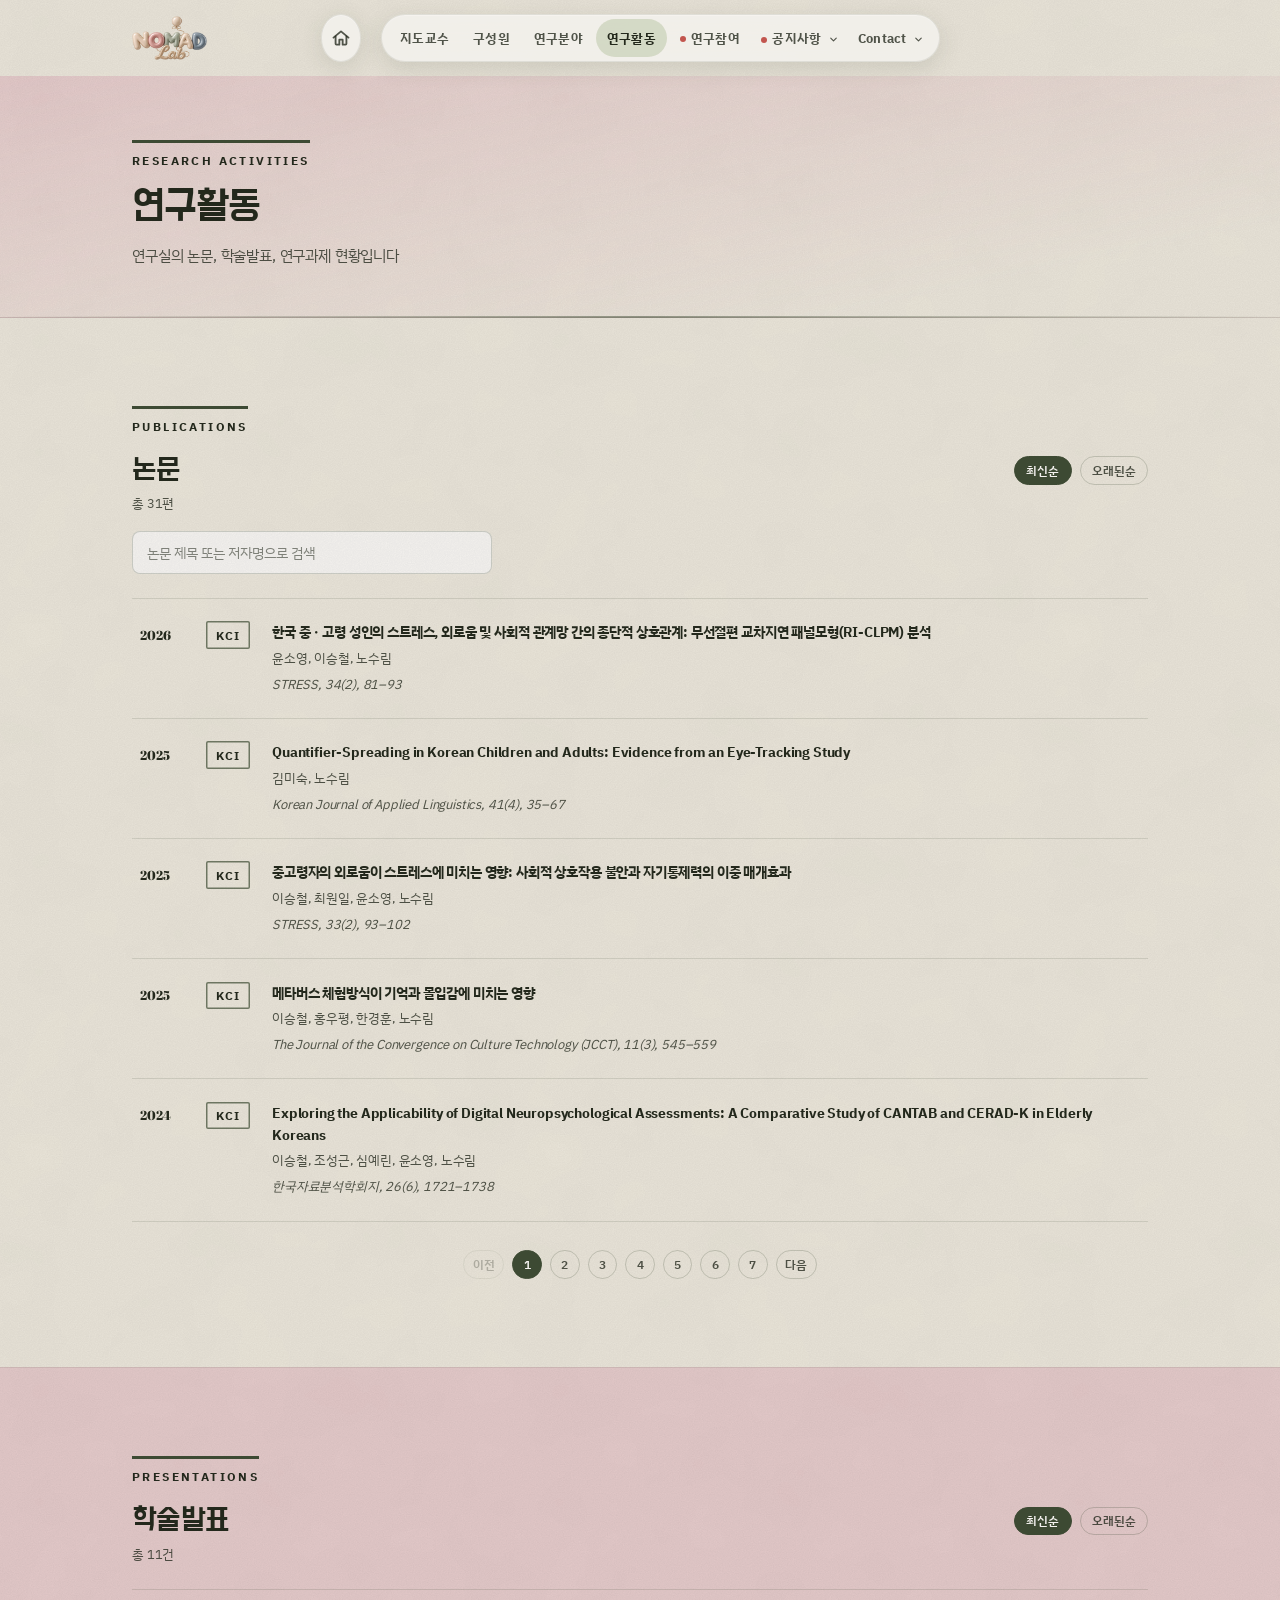
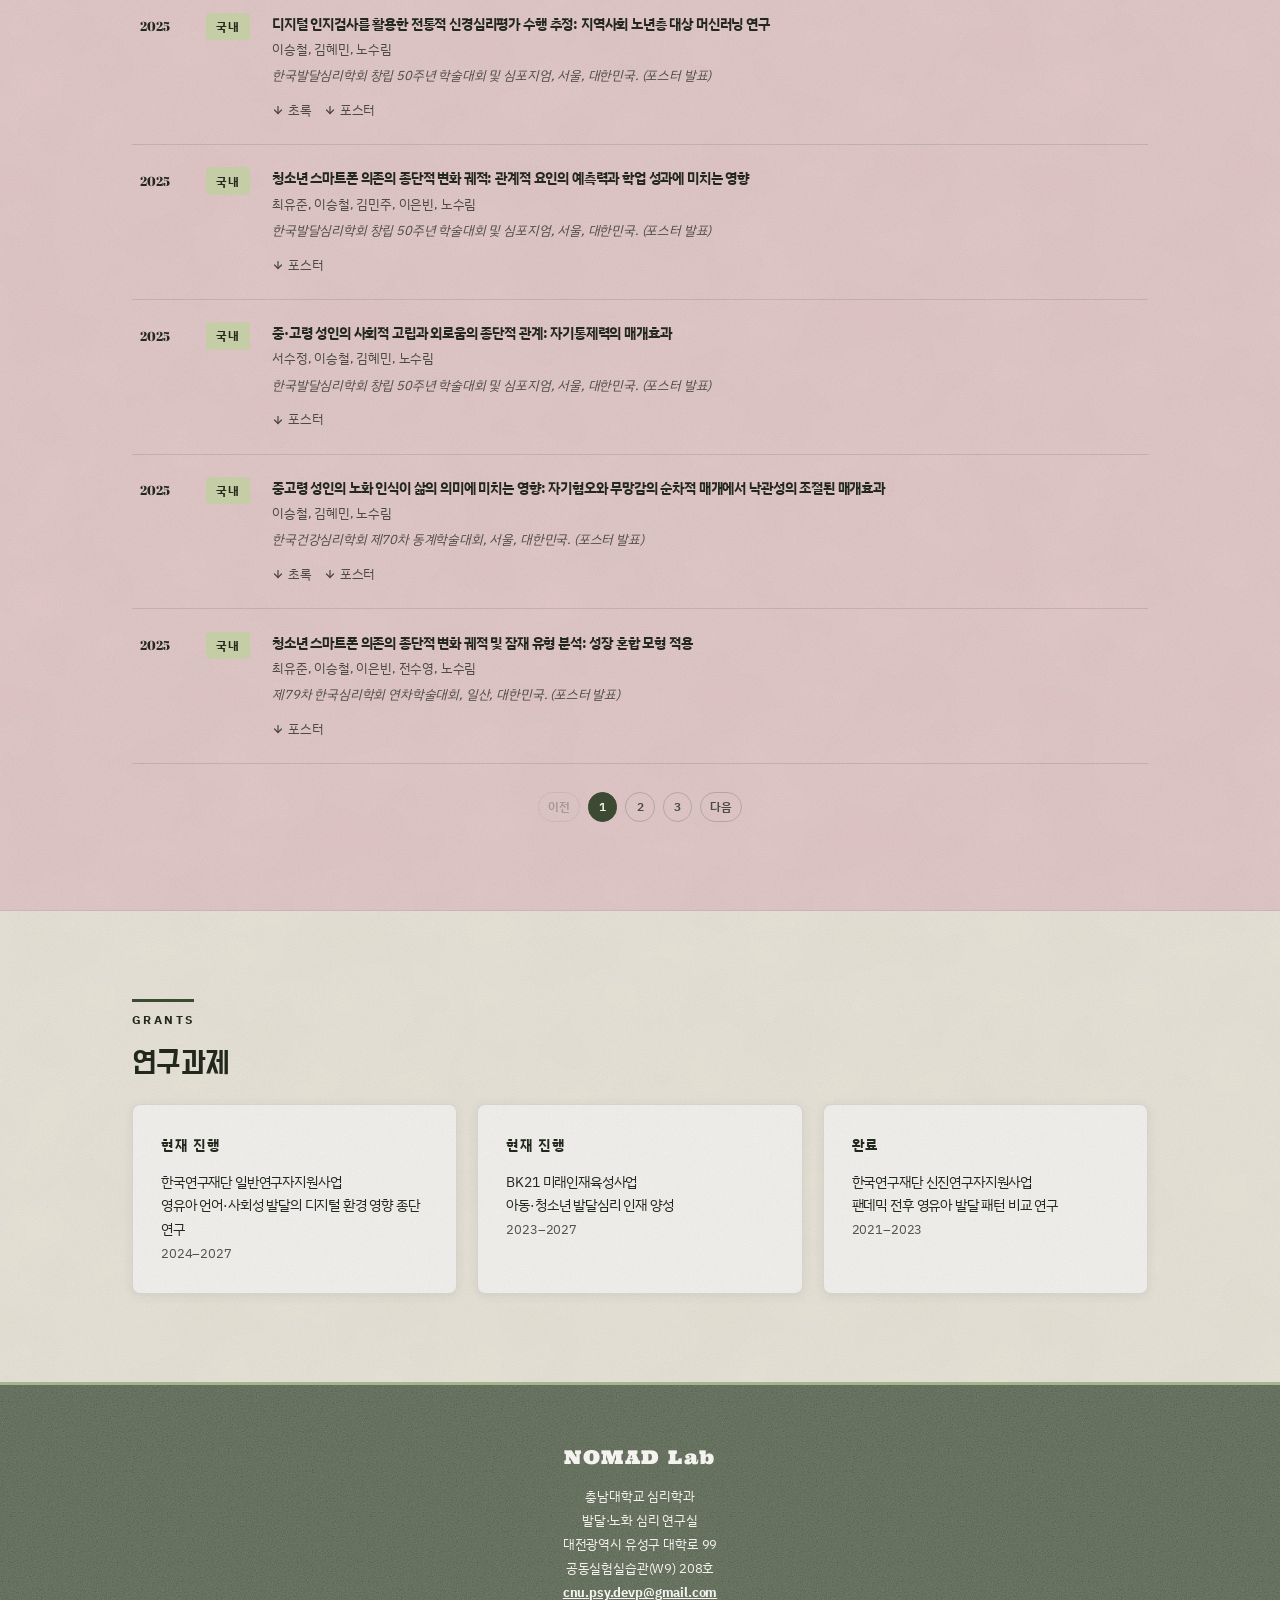
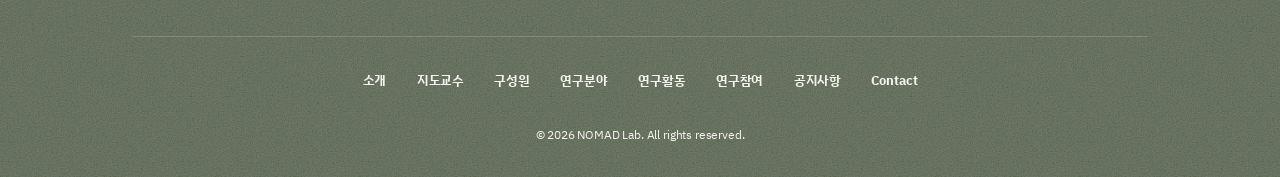
==== commit 1d42c165: "Add publication search by title/author to research activities page Co-Authored-By: Claude Sonnet 5 <" ====
--- a/activities.html
+++ b/activities.html
@@ -85,6 +85,9 @@
             <button class="pub-sort-btn" id="sort-asc">오래된순</button>
           </div>
         </div>
+        <div class="pub-search-wrap">
+          <input type="search" id="pub-search" class="form-control pub-search-input" placeholder="논문 제목 또는 저자명으로 검색">
+        </div>
         <div class="pub-list" id="pub-list"></div>
         <div class="pub-pagination" id="pub-pagination"></div>
     </div>
@@ -146,13 +149,13 @@
 
   const pubs   = POSTS.activities.filter(p => p.type === 'publication');
   const countEl = document.getElementById('pub-count');
-  if (countEl) countEl.textContent = `총 ${pubs.length}편`;
   const pres   = POSTS.activities.filter(p => p.type === 'presentation');
   const grants = POSTS.activities.filter(p => p.type === 'grant');
 
   const PER_PAGE = 5;
   let sortDesc = true;
   let currentPage = 1;
+  let pubQuery = '';
 
   function pubCard(p) {
     return `<div class="pub-item">
@@ -169,15 +172,25 @@
   }
 
   function renderPubs() {
-    const sorted = [...pubs].sort((a, b) =>
+    const q = pubQuery.trim().toLowerCase();
+    const matched = q
+      ? pubs.filter(p => p.title.toLowerCase().includes(q) || p.authors.toLowerCase().includes(q))
+      : pubs;
+    if (countEl) countEl.textContent = q ? `검색결과 ${matched.length}편` : `총 ${pubs.length}편`;
+
+    const sorted = [...matched].sort((a, b) =>
       sortDesc ? b.date.localeCompare(a.date) : a.date.localeCompare(b.date)
     );
-    const totalPages = Math.ceil(sorted.length / PER_PAGE);
+    const totalPages = Math.max(1, Math.ceil(sorted.length / PER_PAGE));
     const start = (currentPage - 1) * PER_PAGE;
     const page = sorted.slice(start, start + PER_PAGE);
 
     const pubList = document.getElementById('pub-list');
-    if (pubList) pubList.innerHTML = page.map(pubCard).join('');
+    if (pubList) {
+      pubList.innerHTML = page.length
+        ? page.map(pubCard).join('')
+        : `<p class="pub-empty">검색 결과가 없습니다.</p>`;
+    }
 
     const pagination = document.getElementById('pub-pagination');
     if (pagination) {
@@ -216,6 +229,15 @@
     renderPubs();
   });
 
+  const pubSearch = document.getElementById('pub-search');
+  if (pubSearch) {
+    pubSearch.addEventListener('input', function() {
+      pubQuery = this.value;
+      currentPage = 1;
+      renderPubs();
+    });
+  }
+
   renderPubs();
 
   const presCountEl = document.getElementById('pres-count');
--- a/style.css
+++ b/style.css
@@ -1244,6 +1244,9 @@
   justify-content: space-between;
   margin-bottom: 0;
 }
+.pub-search-wrap { margin-top: 1rem; }
+.pub-search-input { max-width: 360px; }
+.pub-empty { color: var(--muted); padding: 1.5rem 0; }
 .pub-sort-btns {
   display: flex;
   gap: 0.5rem;
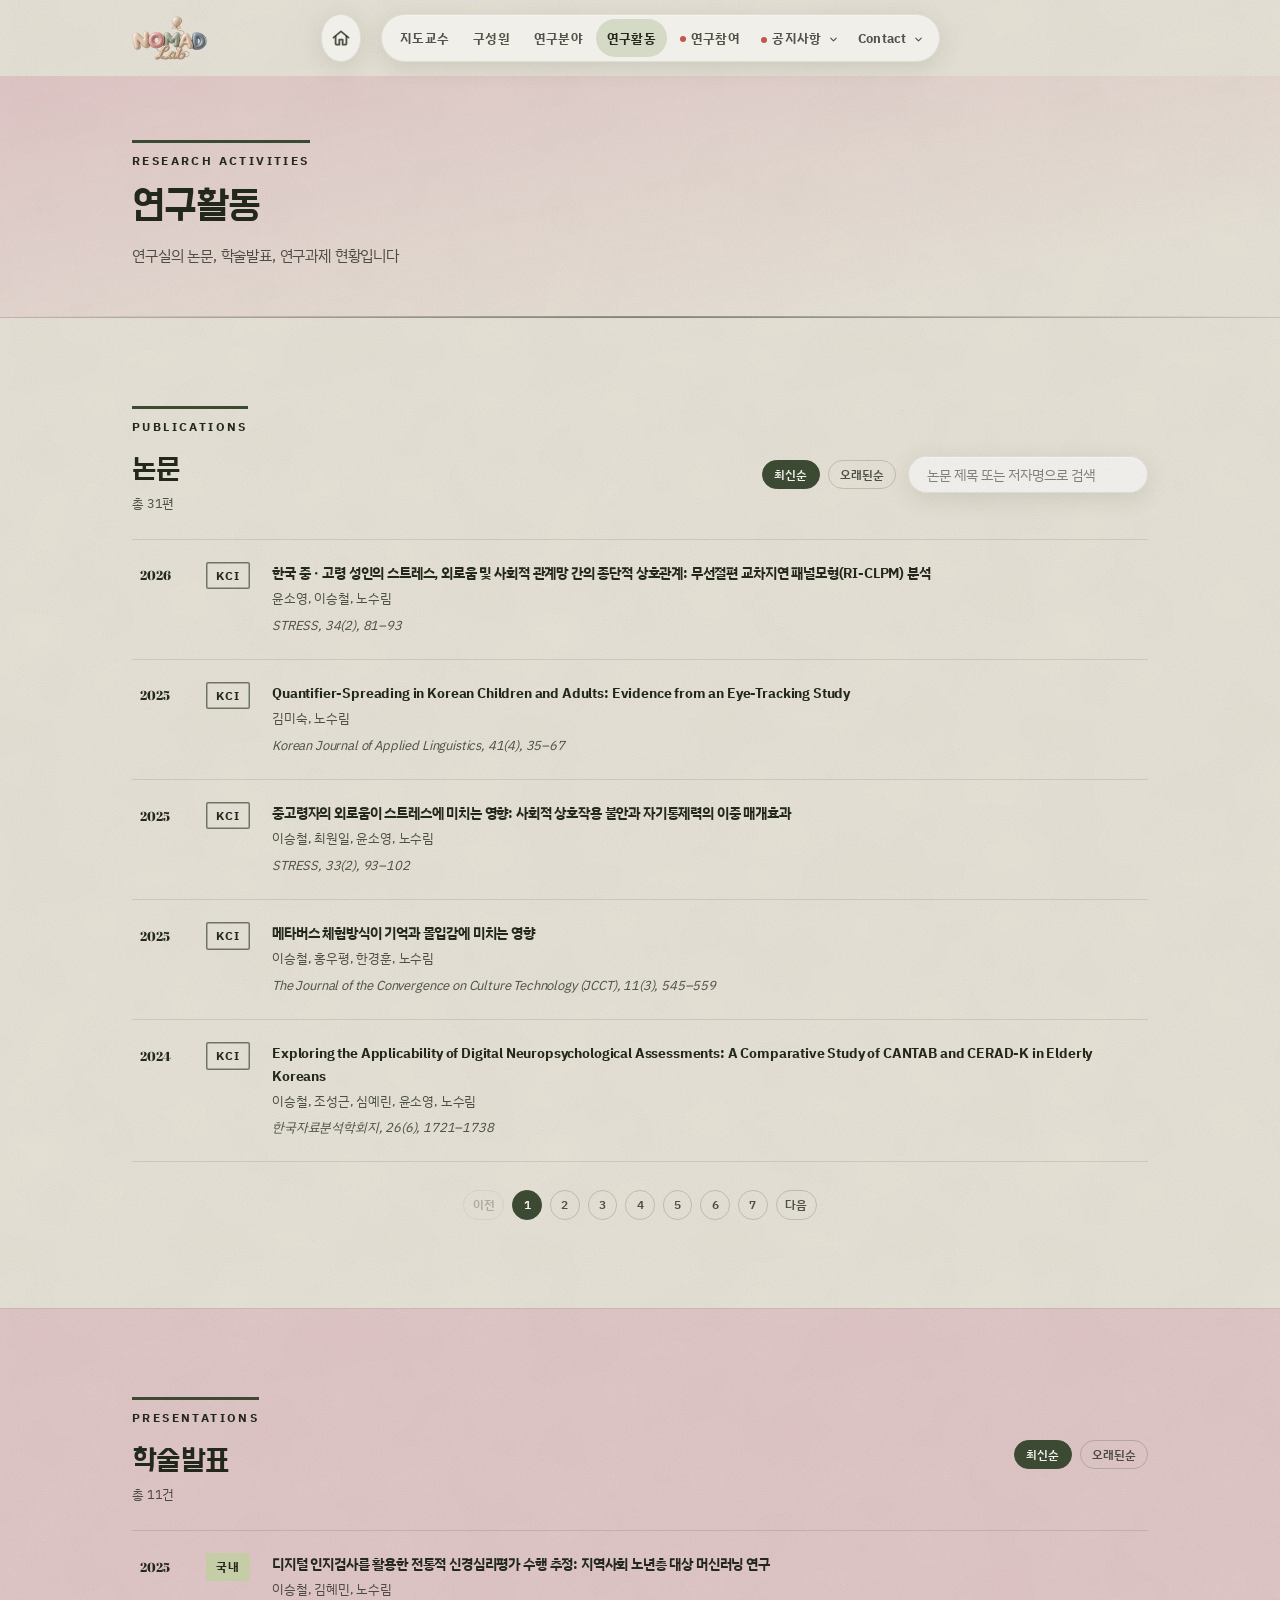
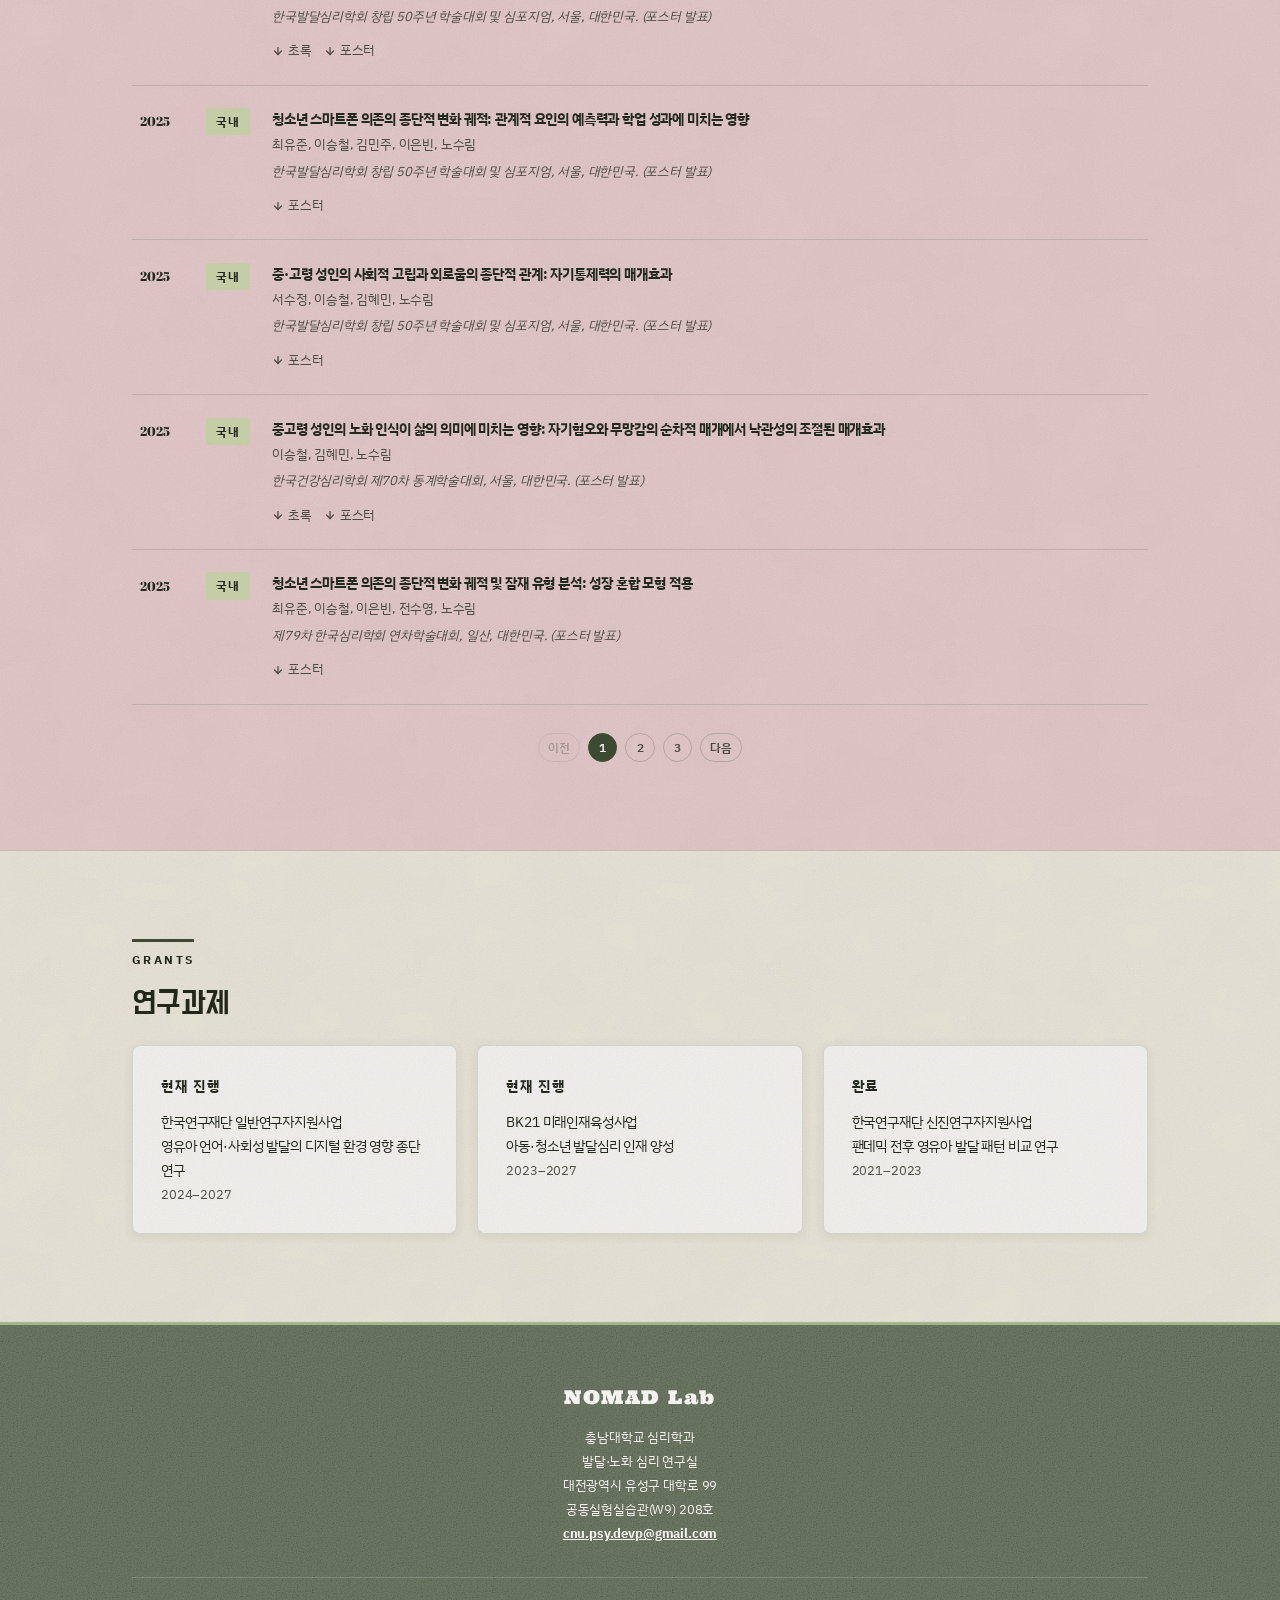
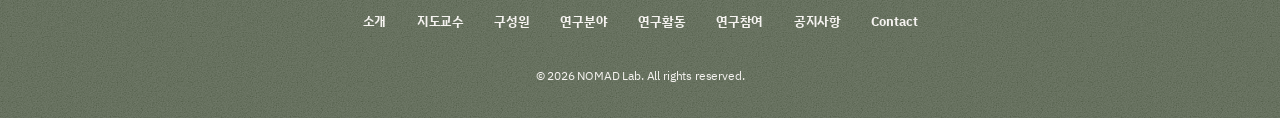
==== commit 7fbfa3b1: "Move publication search next to sort buttons, style as glass pill Co-Authored-By: Claude Sonnet 5 <n" ====
--- a/activities.html
+++ b/activities.html
@@ -80,13 +80,13 @@
             <h2 class="section-title u-m0">논문</h2>
             <span id="pub-count" class="pub-count"></span>
           </div>
-          <div class="pub-sort-btns">
-            <button class="pub-sort-btn active" id="sort-desc">최신순</button>
-            <button class="pub-sort-btn" id="sort-asc">오래된순</button>
+          <div class="pub-header-controls">
+            <div class="pub-sort-btns">
+              <button class="pub-sort-btn active" id="sort-desc">최신순</button>
+              <button class="pub-sort-btn" id="sort-asc">오래된순</button>
+            </div>
+            <input type="search" id="pub-search" class="form-control pub-search-input" placeholder="논문 제목 또는 저자명으로 검색">
           </div>
-        </div>
-        <div class="pub-search-wrap">
-          <input type="search" id="pub-search" class="form-control pub-search-input" placeholder="논문 제목 또는 저자명으로 검색">
         </div>
         <div class="pub-list" id="pub-list"></div>
         <div class="pub-pagination" id="pub-pagination"></div>
--- a/style.css
+++ b/style.css
@@ -1244,14 +1244,28 @@
   justify-content: space-between;
   margin-bottom: 0;
 }
-.pub-search-wrap { margin-top: 1rem; }
-.pub-search-input { max-width: 360px; }
 .pub-empty { color: var(--muted); padding: 1.5rem 0; }
-.pub-sort-btns {
-  display: flex;
-  gap: 0.5rem;
+.pub-header-controls {
+  display: flex;
+  align-items: center;
+  flex-wrap: wrap;
+  gap: 0.75rem;
   margin-left: auto;
   padding-top: 0.45rem;
+}
+.pub-sort-btns {
+  display: flex;
+  gap: 0.5rem;
+}
+.pub-search-input {
+  max-width: 240px;
+  padding: 0.5rem 1.1rem;
+  border-radius: 999px;
+  background: rgba(var(--card-rgb), 0.82);
+  border: 1px solid rgba(var(--ink-rgb), 0.10);
+  box-shadow: 0 6px 22px rgba(var(--ink-rgb), 0.13), inset 0 1px 0 rgba(var(--card-rgb), 0.9);
+  -webkit-backdrop-filter: blur(14px) saturate(140%);
+  backdrop-filter: blur(14px) saturate(140%);
 }
 .pub-sort-btn {
   font-family: var(--font-ui);
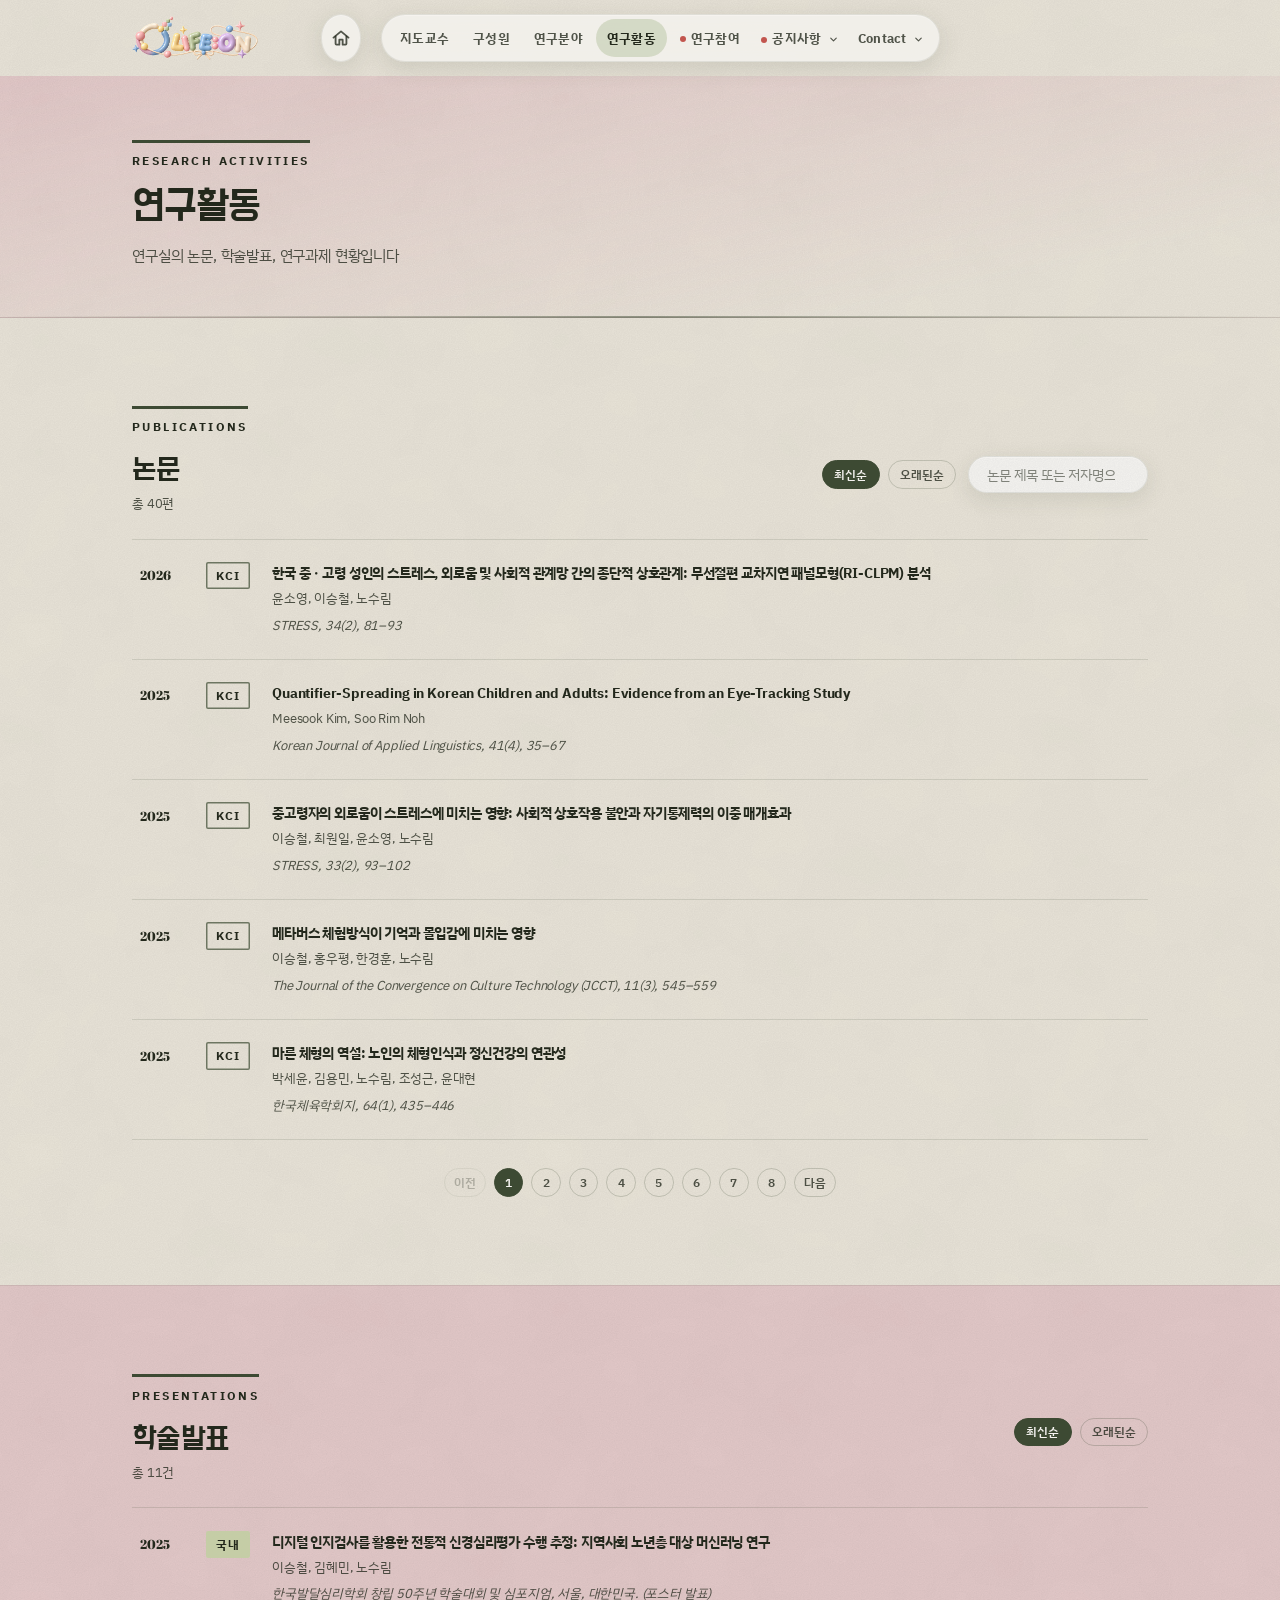
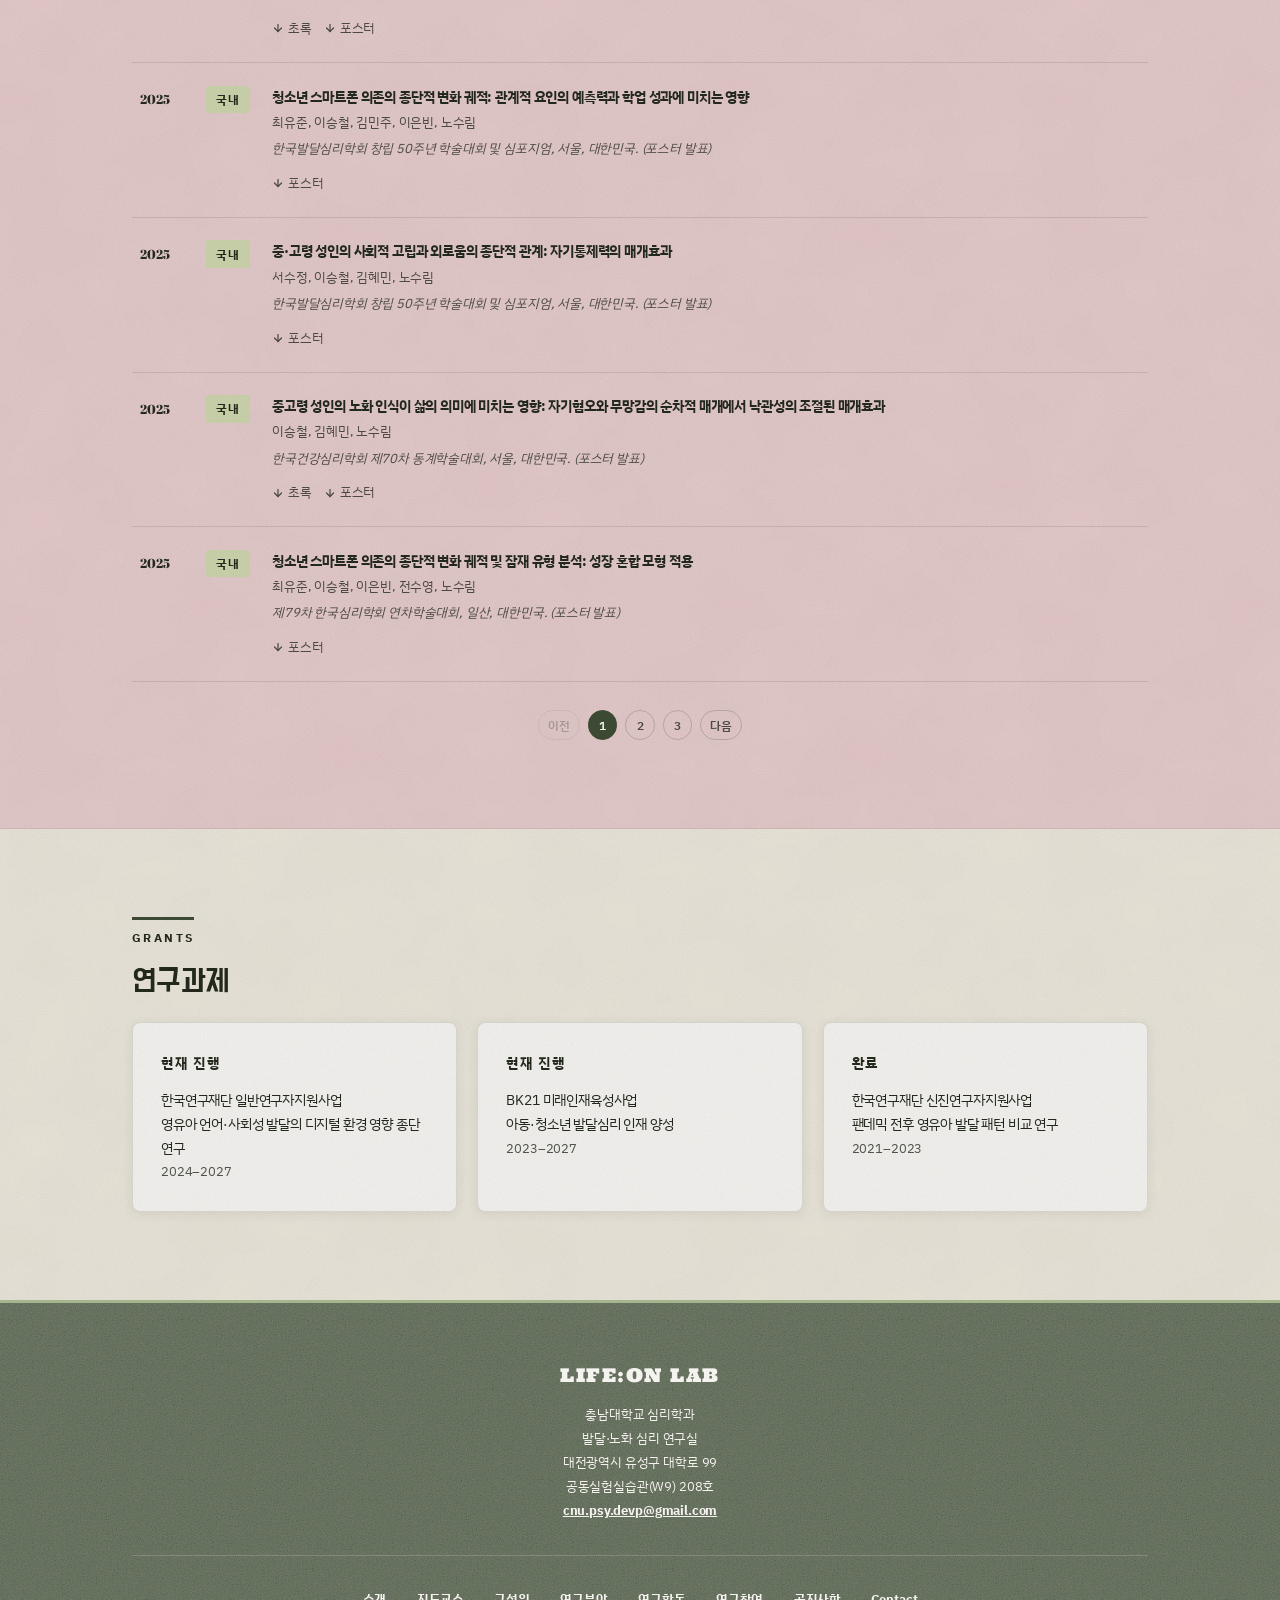
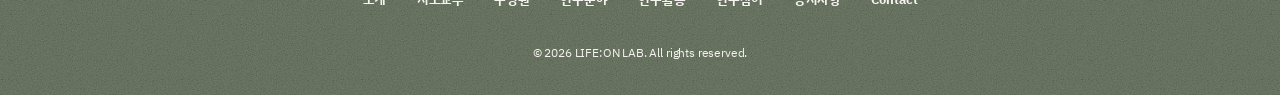
==== commit d560852d: "로고 교체: NOMAD Lab → LIFE:ON LAB 내비 로고, 히어로 워드마크(끈·구슬 흔들림 폐지에 맞춰 별 3장+글자 1장으로 재구성), 파비콘(N→L, v3→v4), 전" ====
--- a/activities.html
+++ b/activities.html
@@ -3,20 +3,20 @@
 <head>
     <meta charset="UTF-8">
     <meta name="viewport" content="width=device-width, initial-scale=1.0">
-    <title>NOMAD Lab — 연구활동</title>
-    <meta name="description" content="NOMAD Lab 연구활동 — SSCI 논문 목록, 학술발표, 연구과제 현황.">
+    <title>LIFE:ON LAB — 연구활동</title>
+    <meta name="description" content="LIFE:ON LAB 연구활동 — SSCI 논문 목록, 학술발표, 연구과제 현황.">
     <meta property="og:type" content="website">
-    <meta property="og:site_name" content="NOMAD Lab — 발달·노화 심리 연구실">
-    <meta property="og:title" content="NOMAD Lab — 연구활동">
-    <meta property="og:description" content="NOMAD Lab 연구활동 — SSCI 논문 목록, 학술발표, 연구과제 현황.">
+    <meta property="og:site_name" content="LIFE:ON LAB — 발달·노화 심리 연구실">
+    <meta property="og:title" content="LIFE:ON LAB — 연구활동">
+    <meta property="og:description" content="LIFE:ON LAB 연구활동 — SSCI 논문 목록, 학술발표, 연구과제 현황.">
     <meta property="og:url" content="https://cnupsydevp-lab.github.io/cnupsydevp.github.io/activities.html">
     <meta property="og:image" content="https://cnupsydevp-lab.github.io/cnupsydevp.github.io/images/og-image-v3.png">
     <meta property="og:image:width" content="1200">
     <meta property="og:image:height" content="630">
     <meta name="twitter:card" content="summary_large_image">
-    <link rel="icon" href="favicon-v3.ico" sizes="16x16 32x32 48x48">
-    <link rel="icon" type="image/svg+xml" href="favicon-v3.svg">
-    <link rel="apple-touch-icon" href="apple-touch-icon-v3.png">
+    <link rel="icon" href="favicon-v4.ico" sizes="16x16 32x32 48x48">
+    <link rel="icon" type="image/svg+xml" href="favicon-v4.svg">
+    <link rel="apple-touch-icon" href="apple-touch-icon-v4.png">
     <link rel="preconnect" href="https://fonts.googleapis.com">
     <link rel="preconnect" href="https://fonts.gstatic.com" crossorigin>
     <link rel="stylesheet" href="https://fonts.googleapis.com/css2?family=Abril+Fatface&family=Black+Han+Sans&family=Do+Hyeon&family=IBM+Plex+Sans+KR:wght@400;700&family=Ultra&display=swap">
@@ -28,11 +28,12 @@
 <header class="site-nav">
     <div class="nav-wrapper">
         <!-- 로고는 두 겹이다: 글자(logo-nav-body) 위에 풍선(logo-nav-balloon)을 겹친 것.
-             풍선만 따로 흔들려고 가른 것인데 그 움직임은 뺐다(2026-08-13, 사용자 요청).
-             두 파일은 같은 캔버스(238×160)를 쓰고 합치면 원본과 픽셀이 같아
-             멈춰 있어도 이음선이 보이지 않는다 — 그래서 겹은 그대로 두었다.
+             2026-09-11 로고 교체(LIFE:ON LAB) 이후 풍선 겹은 완전히 빈 캔버스다 —
+             새 도안엔 따로 흔들 요소가 없다. 두 파일은 같은 캔버스(459×160)를 쓰고
+             합치면 원본과 픽셀이 같아 멈춰 있어도 이음선이 보이지 않는다 —
+             그래서 겹은 그대로 두었다.
              풍선 쪽은 장식이라 alt 를 비워 두고 글자 쪽이 이름을 읽는다. -->
-        <div class="logo"><a href="index.html"><img class="logo-body" src="images/logo/logo-nav-body.png" alt="NOMAD Lab" width="238" height="160"><img class="logo-balloon" src="images/logo/logo-nav-balloon.png" alt="" width="238" height="160"></a></div>
+        <div class="logo"><a href="index.html"><img class="logo-body" src="images/logo/logo-nav-body.png" alt="LIFE:ON LAB" width="459" height="160"><img class="logo-balloon" src="images/logo/logo-nav-balloon.png" alt="" width="459" height="160"></a></div>
         <div class="nav-cluster">
         <a href="index.html" class="nav-home" aria-label="홈">
             <svg viewBox="0 0 24 24" width="20" height="20" fill="none" stroke="currentColor" stroke-width="2.2" stroke-linecap="round" stroke-linejoin="round" aria-hidden="true"><path d="M3 11.5 12 4l9 7.5"></path><path d="M5.5 10v9a1 1 0 0 0 1 1h3.5v-6h4v6H17.5a1 1 0 0 0 1-1v-9"></path></svg>
@@ -123,7 +124,7 @@
     <div class="container">
         <div class="footer-inner">
             <div class="footer-brand">
-                <span class="footer-logo">NOMAD Lab</span>
+                <span class="footer-logo">LIFE:ON LAB</span>
                 <p>충남대학교 심리학과<br>발달·노화 심리 연구실<br>대전광역시 유성구 대학로 99<br>공동실험실습관(W9) 208호<br><a href="mailto:cnu.psy.devp@gmail.com">cnu.psy.devp@gmail.com</a></p>
             </div>
         </div>
@@ -137,7 +138,7 @@
             <a href="notices.html">공지사항</a>
             <a href="contact.html">Contact</a>
         </nav>
-        <p class="footer-copy">&copy; 2026 NOMAD Lab. All rights reserved.</p>
+        <p class="footer-copy">&copy; 2026 LIFE:ON LAB. All rights reserved.</p>
     </div>
 </footer>
 
--- a/style.css
+++ b/style.css
@@ -258,34 +258,24 @@
 }
 /* 연구실 이름: 왼쪽 끝, 배경/박스 없이 로고 이미지만.
    가로·세로를 CSS 에서 둘 다 못 박으므로 내려받기 전에도 브라우저가 자리를 잡아
-   내비가 흔들리지 않는다(CLS 방지). HTML 의 width/height 238×160 은 그림의 실제
-   크기이고, 표시 크기는 여기서 정한다.
+   내비가 흔들리지 않는다(CLS 방지). HTML 의 width/height 는 logo-nav-body.png
+   의 실제 캔버스 크기이고, 표시 크기는 여기서 정한다.
 
    [높이를 44px 로 정한 근거]
    오른쪽 메뉴 알약의 높이는 47px 이다 (글자 13px × 줄높이 1.75 = 23px,
    + 링크 세로 여백 14.4px + 알약 여백 8px + 테두리 2px).
    로고를 그 높이에 딱 맞추면(48px) 알약은 반투명 유리인데 로고는 꽉 찬 그림이라
-   훨씬 무겁게 읽혀 이름이 메뉴를 눌러 버린다.
-   게다가 이 로고는 위쪽 37% 가 풍선·실이고 글자는 아래 59% 에만 있어,
-   같은 높이로 맞추면 '큰 덩어리에 작은 글자'가 된다.
-   44px 이면 글자 띠가 26px 로 이전 텍스트 로고(1.45rem ≈ 23px)보다 조금 크고,
-   전체는 알약보다 3px 낮아 여전히 메뉴에 자리를 내준다. 폭은 65px
-   (238÷160 비율)로 내비 왼쪽 여백을 넘지 않는다.
-   (48px 로 맞췄다가 너무 커서 36px → 40px → 44px 로 두 번 키웠다.
-    그림 파일은 160px 높이라 44px 표시에도 3.6배 — 레티나 2배 요구를 넘는다)
-
-   [폭만 1.15배 늘린 이유 — 2026-08-13, 사용자 요청]
-   로고가 잘 안 보인다는 이야기였다. 높이를 키우면 위에서 따진 균형(알약 47px 과의
-   관계 · 큰 덩어리에 작은 글자)이 그대로 무너지므로, 높이는 44px 로 두고 폭만
-   65px → 75px 로 늘렸다. 풍선 글자는 원래 동글동글해서 가로로 조금 늘려도 형태가
-   버틴다 — 다만 O 가 눈에 띄게 타원이 되는 지점이 있어 1.15배를 상한으로 봤다
-   (1.1배는 늘린 티가 거의 안 나고, 1.22배부터는 글자가 뚱뚱해 보인다).
-   폭을 calc 로 묶은 건 높이만 바꿨을 때 비율이 어긋나는 사고를 막으려는 것이다.
-   1.71 = 원본 비율 1.4875(238÷160) × 1.15 — 늘리는 정도를 조절하려면 이 값만 만진다.
-
-   [좌우 여유] 늘어난 10px 는 내비가 가장 빠듯한 폭(데스크톱 하한 861px)에서도
-   문제가 없다. 그 폭에서 로고 75 + 간격 16 + 오른쪽 묶음 ≒ 625 = 716px 로
-   내용 폭 797px 안에 80px 남는다. */
+   훨씬 무겁게 읽혀 이름이 메뉴를 눌러 버린다. 44px 이면 전체가 알약보다 3px
+   낮아 여전히 메뉴에 자리를 내준다.
+
+   [2026-09-11 로고 교체 — NOMAD Lab → LIFE:ON LAB]
+   새 로고(logo-full.png)는 가로로 긴 한 줄 구성이라 비율이 2.86875:1
+   (캔버스 459×160)로 바뀌었다 — 구 로고(NOMAD Lab)는 1.4875:1(238×160) 였다.
+   높이는 그대로 44px 로 두고 폭만 비율을 따라 65→75px 에서 126px 로 늘었다.
+   그림을 다시 뽑으면 아래 calc 의 배수(새 캔버스 가로÷세로)도 다시 재야 한다.
+
+   [좌우 여유] 로고 126 + 간격 16 + 오른쪽 묶음 ≒ 625 = 767px 로
+   내비가 가장 빠듯한 데스크톱 폭(861px, 내용 폭 797px)에서도 30px 남는다. */
 .logo a {
   position: relative;   /* 풍선 겹을 이 안에 겹쳐 놓는다 */
   display: block;
@@ -294,17 +284,16 @@
 .logo img {
   display: block;
   height: var(--logo-h);
-  width: calc(var(--logo-h) * 1.71);
-}
-/* 풍선 겹 — 글자 겹과 같은 캔버스(238×160)라 top/left 0 만으로 정확히 겹친다.
-   지금은 붙박이다(흔들림 제거 — 2026-08-13, 사용자 요청). 겹치면 원본과 픽셀이
-   같아 멈춰 있어도 이음선이 보이지 않으므로 두 겹인 채로 두었다.
-   회전축(매듭 = 캔버스의 60% 30%)도 남겨 둔다 — 다시 흔들 때 그대로 쓴다. */
+  width: calc(var(--logo-h) * 2.86875);
+}
+/* 풍선 겹 — 새 로고(LIFE:ON LAB)에는 따로 흔들 요소가 없어 지금은 완전히
+   투명한 빈 캔버스다(logo-nav-balloon.png). 글자 겹(logo-nav-body.png)이
+   그림 전체를 담는다. 두 겹 구조와 픽셀 맞춤 관례만 남겨 뒀다 — 나중에
+   흔들리는 요소가 생기면 그 부분만 이 겹으로 옮기면 된다. */
 .logo-balloon {
   position: absolute;
   top: 0;
   left: 0;
-  transform-origin: 60% 30%;
   pointer-events: none;   /* 링크 클릭은 글자 겹이 받는다 */
 }
 /* 홈 버튼 + 메뉴바: 오른쪽 끝에 배치 (랩실 이름 · 홈 · 메뉴 순서)
@@ -487,10 +476,13 @@
 
 /* ── Hero ───────────────────────────────────────────────── */
 .hero {
-  /* 위 여백을 7rem → 5rem 으로 줄였다 — 첫 화면을 채우는 이름 로고가 482px 라
+  /* 위 여백을 7rem → 5rem 으로 줄였다 — 첫 화면을 채우는 이름 로고가
+     (2026-08 기준 482px 이던 것이 2026-09-11 로고 교체로 355px 로 줄었다) 라
      여백까지 7rem 이면 다음 섹션이 화면 밖으로 완전히 밀려난다.
-     지금은 80px(위) + 482px(로고) + 88px(아래) = 650px 로, 노트북 첫 화면을
-     로고가 채우고 아래 섹션이 살짝 비쳐 '더 있다'는 신호가 남는다. */
+     지금은 80px(위) + 355px(로고) + 88px(아래) = 523px 로, 노트북 첫 화면을
+     로고가 채우고 아래 섹션이 살짝 비쳐 '더 있다'는 신호가 남는다.
+     (로고가 가로로 훨씬 넓어져 세로가 줄었다 — 여백을 더 줄일 수도 있지만
+     급하지 않아 그대로 두었다.) */
   padding: 5rem 0 5.5rem;
   text-align: center;
   position: relative;
@@ -509,7 +501,8 @@
 }
 /* 히어로 이름 로고 — 첫 화면을 이것 하나로 채운다(글자·버튼 없음).
    본문 폭을 가득 쓴다: 컨테이너 1080px − 좌우 여백 2rem×2 = 1016px.
-   2.110:1 비율이라 세로 482px.
+   2026-09-11 로고 교체(LIFE:ON LAB) 이후 2.861:1 비율이라 세로 355px
+   (구 로고 NOMAD Lab 은 2.110:1, 세로 482px 였다).
 
    [배경 없음] 이 그림은 배경이 투명하다(알파 채널). 그래서 틀·대지·그림자를
    두르지 않는다 — 두르면 투명한 자리에 사각형이 드러나 그림이 판 위에 얹힌 것처럼
@@ -517,9 +510,8 @@
    (처음에 JPEG 로 만들었다가 투명한 곳이 검정으로 구워져 검은 띠가 떴다.
     JPEG 는 알파를 담지 못한다 — 이 로고는 반드시 WebP/PNG 로 둔다.)
 
-   [해상도] 파일은 1502px 폭 — 원본에서 알파가 있는 범위(x 23~1524, y 135~846)만
-   잘라낸 크기이고 늘리지 않았다. 1016px 표시에서 1.48배.
-   2배로 또렷하게 하려면 2032px 이상으로 다시 렌더링해야 한다. */
+   [해상도] 파일은 2085px 폭 — 원본에서 알파가 있는 범위만 잘라낸 크기이고
+   늘리지 않았다. 1016px 표시에서 2.05배 — 레티나 2배 요구를 이미 넘는다. */
 .hero-wordmark {
   margin: 0 auto;
   /* 애니메이션의 기준점 — 아래 가운데. 들어올 때의 출렁임(Jello)이 밑변을 딛고
@@ -528,38 +520,32 @@
   transform-origin: 50% 100%;
 }
 
-/* ── 이름 로고 열 겹 ──────────────────────────────────────
-   끈·구슬·별을 따로 움직이려고 원본 한 장을 열 장으로 갈라 포갠 것.
+/* ── 이름 로고 겹 ──────────────────────────────────────
+   별 셋이 따로 반짝이려고 원본 한 장에서 별만 도려내 얹은 것.
    겹치는 픽셀이 없어서 정지 상태에서는 원본과 같은 그림이 된다.
-   (자세한 내용은 index.html 의 .wm 주석, 만드는 법은 images/logo/README.md) */
+   (자세한 내용은 index.html 의 .wm 주석, 만드는 법은 images/logo/README.md.
+   2026-08 판(NOMAD Lab)은 끈·구슬 흔들림까지 열 장으로 갈랐으나 그 움직임을
+   뺀 뒤로는 죽은 무게였다 — 2026-09-11 로고 교체 때 별 3 + 글자 1 로 정리했다.) */
 .wm { position: relative; }
 .wm picture { display: block; }   /* picture 는 인라인이라 아래 여백이 생긴다 */
-/* 글자 한 장만 흐름에 남아 히어로의 높이를 정한다.
+/* 글자(고리·끈·구슬·사각형·리본 포함) 한 장만 흐름에 남아 히어로의 높이를 정한다.
    relative 를 주는 건 위치 이동이 아니라 그리는 순서 때문이다 — 이게 없으면
-   absolute 인 끈들이 항상 글자 위에 그려져 앞뒤가 뒤집힌다. */
+   absolute 인 별들이 항상 글자 위에 그려져 앞뒤가 뒤집힌다. */
 .wm-letters {
   display: block;
   width: 100%;
   height: auto;
   position: relative;
 }
-/* 나머지 아홉 겹. left·top·width 는 조각마다 다르므로 마크업에 인라인으로 두었다
-   (원본 1502×712 안에서의 제 자리를 % 로 옮긴 값이라 화면 폭이 변해도 맞는다). */
+/* 별 세 겹. left·top·width 는 조각마다 다르므로 마크업에 인라인으로 두었다
+   (원본 2085×729 안에서의 제 자리를 % 로 옮긴 값이라 화면 폭이 변해도 맞는다). */
 .wm-layer { position: absolute; height: auto; }
-/* 흔들림을 담는 상자. 로고 판과 같은 크기로 깔아 두는 게 핵심이다 —
-   transform 의 % 는 자기 상자 크기가 기준이라, 이렇게 해야 움직이는 거리가
-   조각 크기가 아니라 로고 전체 크기에 비례한다(화면이 줄면 움직임도 같이 준다). */
-.wm-unit {
-  position: absolute;
-  top: 0; left: 0;
-  width: 100%; height: 100%;
-}
 /* 글자 위를 지나가는 빛의 판 — 글자 그림과 정확히 같은 칸이다.
    .wm 의 높이는 흐름에 남은 유일한 요소인 글자 그림이 정하므로 inset:0 이면 딱 겹친다.
 
    [마스크] 빛이 종이 위로 새지 않고 글자 안에서만 보이게 하는 장치다.
    마스크 그림의 '불투명한 자리'에만 내용이 그려진다 — 여기에 글자 실루엣을 넣으면
-   빛 띠가 글자 모양대로 잘린다. letters.png 를 그대로 쓰면 783KB 를 한 벌 더
+   빛 띠가 글자 모양대로 잘린다. letters.png 를 그대로 쓰면 978KB 를 한 벌 더
    받아야 하므로, 알파 채널만 500px 로 줄이고 8단계로 뭉갠 7KB 짜리를 따로 떴다
    (letters-mask.png — 만드는 법은 images/logo/README.md).
    흑백 PNG 라 WebP 를 못 읽는 브라우저에서도 그대로 동작한다.
@@ -1258,7 +1244,7 @@
   gap: 0.5rem;
 }
 .pub-search-input {
-  max-width: 240px;
+  max-width: 180px;
   padding: 0.5rem 1.1rem;
   border-radius: 999px;
   background: rgba(var(--card-rgb), 0.82);
@@ -2011,7 +1997,7 @@
   box-shadow: inset 0 0 40px rgba(var(--ink-rgb), 0.07);
 }
 .nl-shot-img.is-blank::after {
-  content: 'NOMAD';
+  content: 'LIFE:ON';
   font-family: var(--font-display-strong);
   font-size: 1.5rem;
   letter-spacing: 0.1em;
@@ -2550,8 +2536,9 @@
        skewX 12.5도 → 윗변이 옆으로 107px 밀려 컨테이너 밖으로 삐져나간다.
      그래서 가로 3.1도 · 세로 1.55도로 줄였다. 이때 어긋나는 거리는 윗변이 옆으로
      26px, 양 끝이 위아래로 13.7px 라 여백(위 80px · 아래 88px) 안에 넉넉히 든다.
-     세로를 가로의 절반으로 둔 건 로고가 세로보다 2.1배 넓어서다 — 같은 각도를 주면
-     세로 쪽이 두 배 크게 흔들려 출렁임이 한쪽으로 쏠려 보인다.
+     세로를 가로의 1/3 로 둔 건 로고가 세로보다 2.86배 넓어서다(2026-09-11 로고
+     교체 전에는 2.1배 넓어 절반이었다) — 같은 각도를 주면 세로 쪽이 훨씬 크게
+     흔들려 출렁임이 한쪽으로 쏠려 보인다.
      ⚠ 각도를 키울 일이 있으면 위 두 줄(잘림 · 삐져나감)을 먼저 다시 계산할 것.
 
      [축이 아래 가운데인 이유]
@@ -2563,12 +2550,12 @@
        속도가 0이 되어 되돌아가는 순간이 매끄럽다. */
   @keyframes heroWordmarkJello {
      0%, 11.1%, 100% { transform: none; }
-    22.2% { transform: skewX(-3.1deg)  skewY(-1.55deg); }
-    33.3% { transform: skewX(1.55deg)  skewY(0.78deg); }
-    44.4% { transform: skewX(-0.78deg) skewY(-0.39deg); }
-    55.5% { transform: skewX(0.39deg)  skewY(0.2deg); }
-    66.6% { transform: skewX(-0.2deg)  skewY(-0.1deg); }
-    77.7% { transform: skewX(0.1deg)   skewY(0.05deg); }
+    22.2% { transform: skewX(-3.1deg)  skewY(-1.03deg); }
+    33.3% { transform: skewX(1.55deg)  skewY(0.52deg); }
+    44.4% { transform: skewX(-0.78deg) skewY(-0.26deg); }
+    55.5% { transform: skewX(0.39deg)  skewY(0.13deg); }
+    66.6% { transform: skewX(-0.2deg)  skewY(-0.07deg); }
+    77.7% { transform: skewX(0.1deg)   skewY(0.03deg); }
     88.8% { transform: skewX(-0.05deg) skewY(-0.02deg); }
   }
   /* 같은 출렁임을 가만히 있을 때도 이따금 한 번 — 14초에 한 번이다.
@@ -2597,12 +2584,12 @@
        끝 모습(none)이 그대로 유지된다. */
   @keyframes heroWordmarkJelloIdle {
       0%, 1.3% { transform: none; }
-     2.6% { transform: skewX(-3.1deg)  skewY(-1.55deg); }
-     3.9% { transform: skewX(1.55deg)  skewY(0.78deg); }
-     5.2% { transform: skewX(-0.78deg) skewY(-0.39deg); }
-     6.5% { transform: skewX(0.39deg)  skewY(0.2deg); }
-     7.8% { transform: skewX(-0.2deg)  skewY(-0.1deg); }
-     9.1% { transform: skewX(0.1deg)   skewY(0.05deg); }
+     2.6% { transform: skewX(-3.1deg)  skewY(-1.03deg); }
+     3.9% { transform: skewX(1.55deg)  skewY(0.52deg); }
+     5.2% { transform: skewX(-0.78deg) skewY(-0.26deg); }
+     6.5% { transform: skewX(0.39deg)  skewY(0.13deg); }
+     7.8% { transform: skewX(-0.2deg)  skewY(-0.07deg); }
+     9.1% { transform: skewX(0.1deg)   skewY(0.03deg); }
     10.4% { transform: skewX(-0.05deg) skewY(-0.02deg); }
     11.7%, 100% { transform: none; }
   }
@@ -2626,17 +2613,16 @@
      어느 쪽도 읽히지 않는다. 그 뒤로도 출렁임이 14초마다 한 번씩 돌아오는데,
      빛 띠가 쉬는 구간 한가운데에 넣어 둘이 번갈아 온다 (계산은 heroWordmarkJelloIdle 주석).
 
-     (끈 흔들림 wmSwayA/B/C · wmBowSway 는 뺐다 — 2026-08-13, 사용자 요청.
-      네 단위를 주기 8.3·9.7·7.1·6.3초로 어긋내 숨쉬게 하던 것이고, 값과 이유는
-      git 이력에 남아 있다. .wm-a~.wm-d 상자는 그대로라 다시 걸기만 하면 된다.
-      구슬은 끈 상자 안에 들어 있어 끈이 멈추면 같이 멈춘다 — 구슬이 끈 위를
-      미끄러지는 움직임 wmSlide* 도 앞서 뺐다, 2026-08-12.) */
+     (끈 흔들림 wmSwayA/B/C · wmBowSway, 구슬이 끈 위를 미끄러지는 wmSlide* 는
+      2026-08-12/13 에 이미 뺐다 — 값과 이유는 git 이력에 남아 있다. 2026-09-11
+      로고 교체 때 그 죽은 무게(.wm-unit/.wm-a~.wm-d, cordA-D, beadBlue/Pink)를
+      마크업에서 아예 걷어냈다 — 되살리려면 git 이력에서 옛 구조를 참고할 것.) */
 
   /* 글자 빛 — 좁은 빛 띠 하나가 글자 실루엣 안에서 왼쪽에서 오른쪽으로 지나간다.
 
      [왜 글자마다 따로 켜지 않는가]
      글자 그림이 한 장이고 쪼갤 수가 없다. 풍선 글자가 서로 붙어 있어 글자 사이에
-     빈 픽셀 열이 하나도 없다(letters.png 1502열 전부 확인 — 비어 있는 건 그림
+     빈 픽셀 열이 하나도 없다(letters.png 2085열 전부 확인 — 비어 있는 건 그림
      양옆 여백뿐이다). 대신 띠를 글자 두어 개 폭으로 좁게 만들면, 띠가 지나가는
      동안 글자가 왼쪽부터 차례로 밝아졌다 꺼진다 — 눈에는 낱글자가 하나씩
      켜지는 것으로 읽힌다. 낱글자를 정말 따로 켜려면 글자별 그림이 있어야 한다.
@@ -2660,13 +2646,14 @@
      [% 값 계산 — 쉬는 동안 띠가 글자에 걸치면 안 된다]
      띠 폭은 로고 폭의 18% 이고, translateX 의 % 는 제 요소(=띠) 폭이 기준이다.
      그러니 100% 를 가로지르려면 100/18×100 ≒ 556% 를 가야 한다. 여기에 기울임
-     몫을 더해야 한다 — 띠는 로고 높이의 1.5배(723px)로 늘여 두었고 14도로
-     기울였으므로, 위 끝과 아래 끝이 가운데에서 tan(14°)×361 = 90px(로고 폭의 8.9%)
-     씩 반대 방향으로 밀린다. 이걸 빼먹으면 5.6초 쉬는 동안 띠의 아래 모서리가
-     오른쪽 끝 글자('care')에 4.5% 걸쳐 빛이 켜진 채로 멈춰 있다.
-       왼쪽 밖 -160% → 띠가 [-28.8%, -10.8%], 위 모서리까지 더해도 -1.9% (안 걸침)
-       오른쪽 밖 620% → 띠가 [111.6%, 129.6%], 아래 모서리까지 빼도 102.7% (안 걸침)
-     ⚠ 띠 폭·높이·기울기를 바꾸면 이 두 값을 다시 계산할 것. */
+     몫을 더해야 한다 — 띠는 로고 높이의 1.5배(2026-09-11 로고 교체 기준 533px)로
+     늘여 두었고 14도로 기울였으므로, 위 끝과 아래 끝이 가운데에서 tan(14°)×266
+     ≒ 66px(로고 폭의 6.5%)씩 반대 방향으로 밀린다(구 로고는 8.9% 였다 — 새
+     로고가 가로로 넓어져 같은 % 폭의 띠라도 기울어진 몫이 작아졌다). 이걸
+     빼먹으면 5.6초 쉬는 동안 띠의 모서리가 끝 글자에 걸쳐 빛이 켜진 채로 멈춰 있다.
+       왼쪽 밖 -160% → 띠가 [-28.8%, -10.8%], 위 모서리까지 더해도 -4.3% (안 걸침)
+       오른쪽 밖 620% → 띠가 [111.6%, 129.6%], 아래 모서리까지 빼도 105.1% (안 걸침)
+     ⚠ 띠 폭·높이·기울기·로고 비율을 바꾸면 이 두 값을 다시 계산할 것. */
   @keyframes wmShine {
       0% { transform: translateX(-160%) skewX(-14deg); }
      20% { transform: translateX(620%)  skewX(-14deg); }
@@ -2721,8 +2708,9 @@
 
      [밝히기만 해서는 안 되는 이유]
      처음엔 brightness 만 크게(1.85) 올렸는데, 종이색(#EDE8DC)이 밝은 데다
-     별 셋이 다 그보다 어두운 중간톤(분홍 212·150·140 / 청회 127·135·155 /
-     올리브 160·151·96)이라 밝히면 오히려 바탕에 녹아 흐려진다. 종이 위에서
+     별 셋이 다 그보다 어두운 중간톤(2026-09-11 로고 교체 기준 분홍 220·167·161 /
+     황토 234·200·147 / 올리브 159·161·129)이라 밝히면 오히려 바탕에 녹아 흐려진다.
+     종이 위에서
      '빛난다'로 읽히는 건 밝기가 아니라 색이 짙어지는 쪽이다. 그래서
      saturate 를 주로 쓰고 brightness 는 거들기만 한다(1.28).
      후광 색도 흰빛/크림이면 종이와 구별이 안 된다. 별마다 제 색을 짙게 뽑아
@@ -2767,13 +2755,13 @@
                          drop-shadow(0 0 0 rgba(var(--flash-rgb), 0)); }
   }
   /* --flash-rgb 는 그 별의 색을 채도 2.6배로 뽑은 값이다(별마다 다르다). */
-  .wm-star-1 { transform-origin: 49.6% 47.0%; --flash-rgb: 255, 150, 118;
+  .wm-star-1 { transform-origin: 49.6% 42.4%; --flash-rgb: 220, 83, 66;
                animation: wmTwinkle    3.3s ease-in-out 2.6s  infinite,
                           wmFlash      7.9s linear      2.2s  infinite; }
-  .wm-star-2 { transform-origin: 49.7% 57.7%; --flash-rgb: 133, 155, 215;
+  .wm-star-2 { transform-origin: 58.0% 44.9%; --flash-rgb: 234, 146, 8;
                animation: wmTwinkleAlt 4.1s ease-in-out 2.3s  infinite,
                           wmFlash      9.1s linear      3.9s  infinite; }
-  .wm-star-3 { transform-origin: 47.9% 34.5%; --flash-rgb: 205, 177, 13;
+  .wm-star-3 { transform-origin: 39.0% 60.3%; --flash-rgb: 156, 161, 79;
                animation: wmTwinkleAlt 2.7s ease-in-out 2.95s infinite,
                           wmFlash      6.7s linear      5.4s  infinite; }
 
@@ -2841,7 +2829,8 @@
 
   .nav-wrapper  { padding: 0.9rem 1.25rem; }
   .logo         { --logo-h: 36px; }   /* 좁은 화면: 로고를 줄여 햄버거 버튼과 부딪히지 않게
-                                         (폭 61.6px 은 위 calc 가 따라온다) */
+                                         (폭 ≈103px 은 위 calc 가 따라온다. 이 폭에서는
+                                         nav-cluster 가 숨고 햄버거만 남아 여유가 크다) */
   .container    { padding: 0 1.25rem; }
   .hero         { padding: 3.5rem 0 3rem; }
   .section      { padding: 3rem 0; }
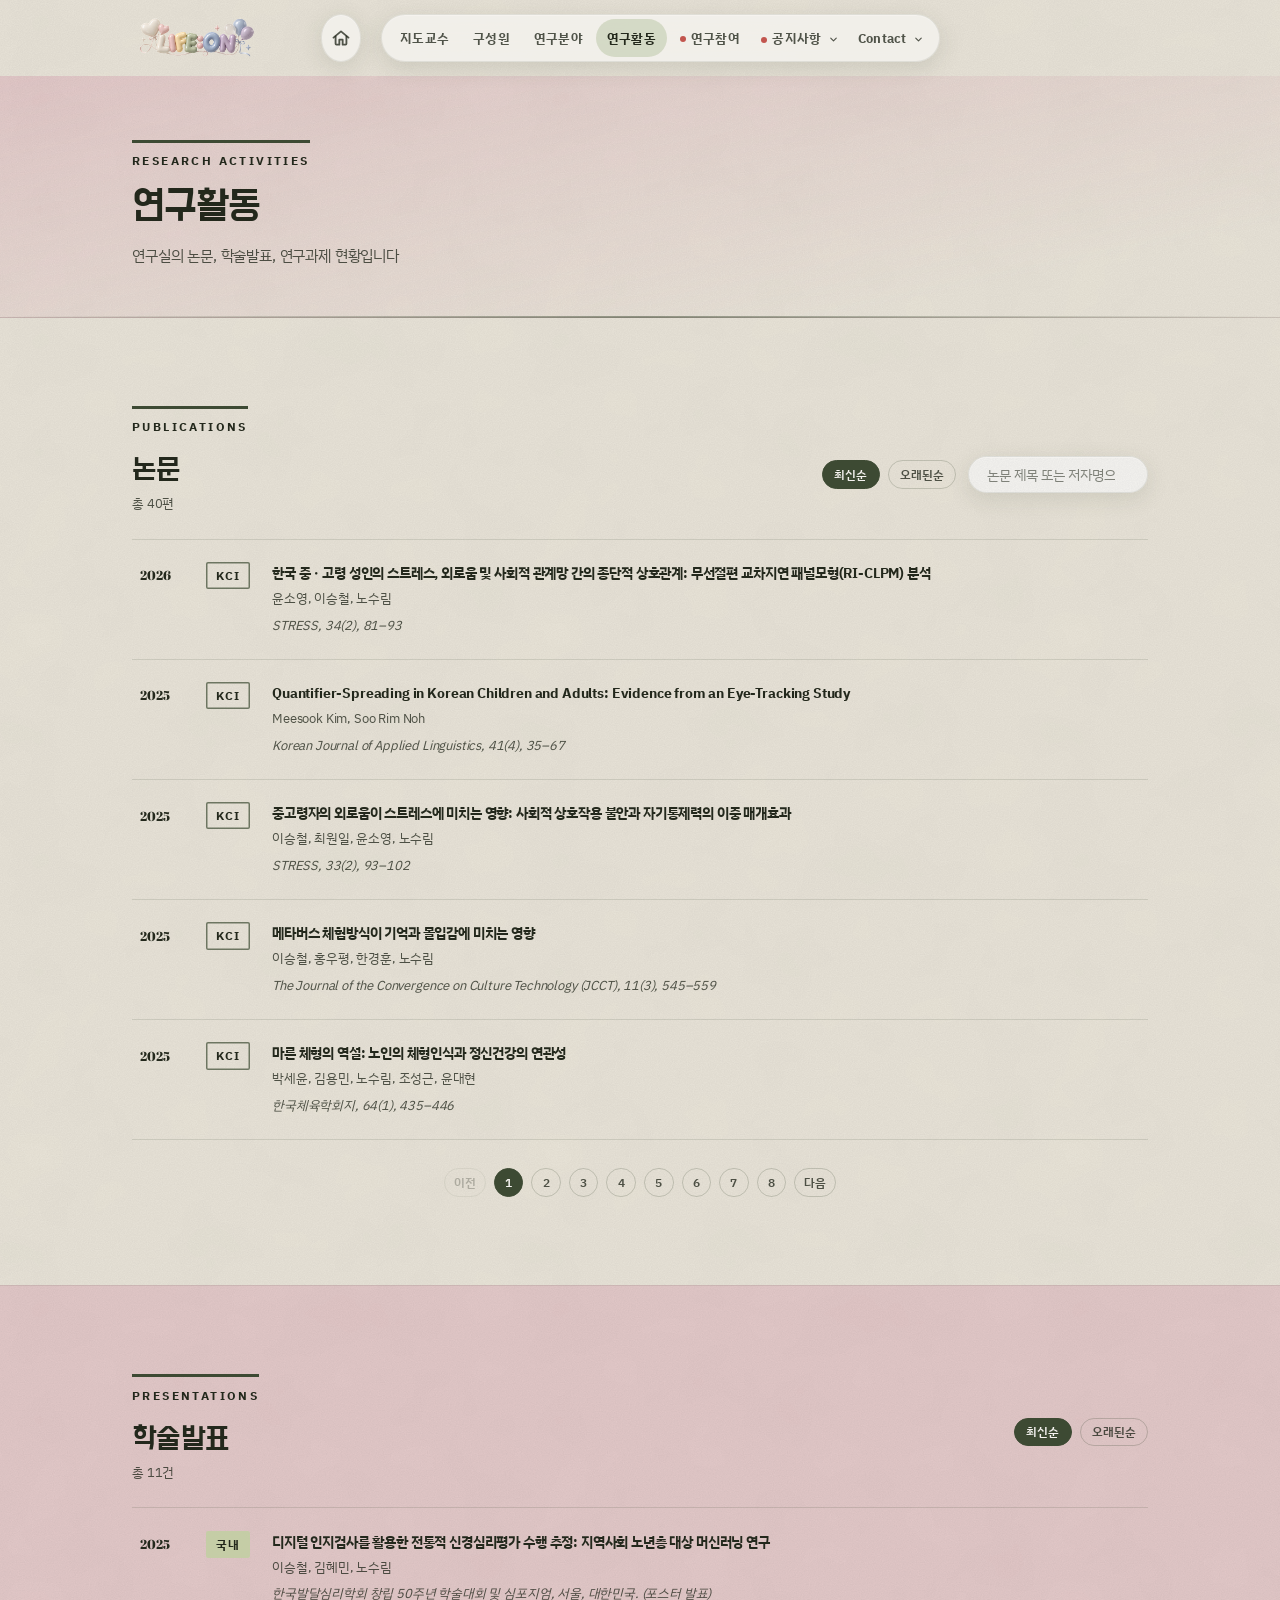
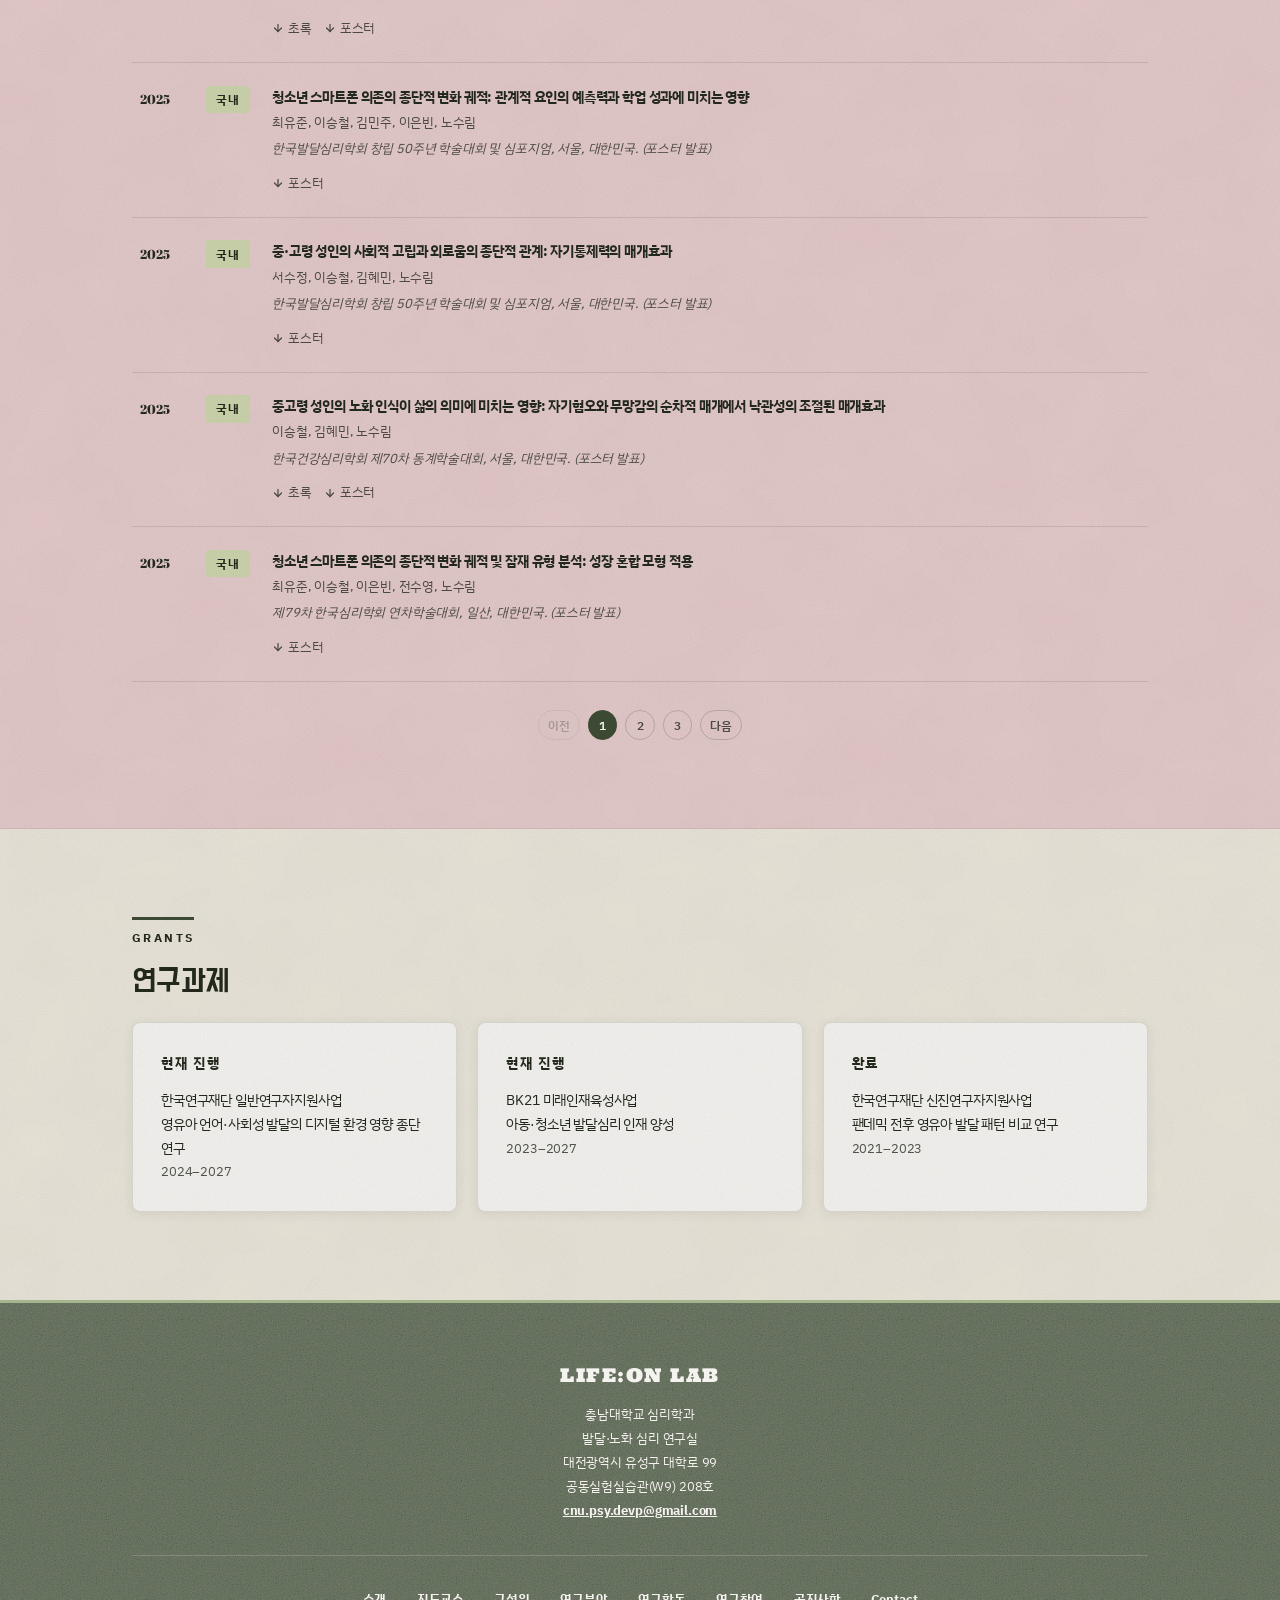
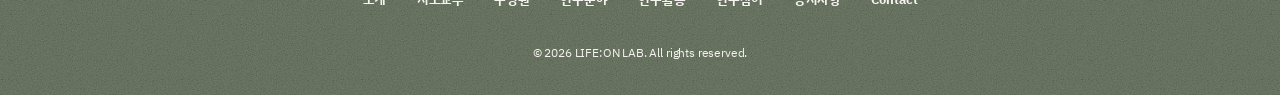
==== commit b83bdcaa: "로고 재업로드 반영: logo-full 갱신 및 내비 로고 비율 재조정 새로 올린 원본을 알파 범위로 트리밍해 logo-full.png로 저장하고, 내비용 축소판(logo-nav-" ====
--- a/activities.html
+++ b/activities.html
@@ -29,11 +29,12 @@
     <div class="nav-wrapper">
         <!-- 로고는 두 겹이다: 글자(logo-nav-body) 위에 풍선(logo-nav-balloon)을 겹친 것.
              2026-09-11 로고 교체(LIFE:ON LAB) 이후 풍선 겹은 완전히 빈 캔버스다 —
-             새 도안엔 따로 흔들 요소가 없다. 두 파일은 같은 캔버스(459×160)를 쓰고
+             새 도안엔 따로 흔들 요소가 없다. 두 파일은 같은 캔버스를 쓰고
              합치면 원본과 픽셀이 같아 멈춰 있어도 이음선이 보이지 않는다 —
-             그래서 겹은 그대로 두었다.
+             그래서 겹은 그대로 두었다. 2026-09-12 로고 재업로드로 캔버스가
+             459×160 → 477×160 으로 바뀌었다(비율 조정, style.css 의 calc 배수도 갱신).
              풍선 쪽은 장식이라 alt 를 비워 두고 글자 쪽이 이름을 읽는다. -->
-        <div class="logo"><a href="index.html"><img class="logo-body" src="images/logo/logo-nav-body.png" alt="LIFE:ON LAB" width="459" height="160"><img class="logo-balloon" src="images/logo/logo-nav-balloon.png" alt="" width="459" height="160"></a></div>
+        <div class="logo"><a href="index.html"><img class="logo-body" src="images/logo/logo-nav-body.png" alt="LIFE:ON LAB" width="477" height="160"><img class="logo-balloon" src="images/logo/logo-nav-balloon.png" alt="" width="477" height="160"></a></div>
         <div class="nav-cluster">
         <a href="index.html" class="nav-home" aria-label="홈">
             <svg viewBox="0 0 24 24" width="20" height="20" fill="none" stroke="currentColor" stroke-width="2.2" stroke-linecap="round" stroke-linejoin="round" aria-hidden="true"><path d="M3 11.5 12 4l9 7.5"></path><path d="M5.5 10v9a1 1 0 0 0 1 1h3.5v-6h4v6H17.5a1 1 0 0 0 1-1v-9"></path></svg>
--- a/style.css
+++ b/style.css
@@ -274,8 +274,12 @@
    높이는 그대로 44px 로 두고 폭만 비율을 따라 65→75px 에서 126px 로 늘었다.
    그림을 다시 뽑으면 아래 calc 의 배수(새 캔버스 가로÷세로)도 다시 재야 한다.
 
-   [좌우 여유] 로고 126 + 간격 16 + 오른쪽 묶음 ≒ 625 = 767px 로
-   내비가 가장 빠듯한 데스크톱 폭(861px, 내용 폭 797px)에서도 30px 남는다. */
+   [2026-09-12 로고 재업로드] 같은 "LIFE:ON" 그림을 다시 뽑아 올린 것 —
+   비율이 2.86875:1 → 2.98125:1(캔버스 477×160)로 조금 바뀌었다. 높이 44px 기준
+   폭은 126px → 131px.
+
+   [좌우 여유] 로고 131 + 간격 16 + 오른쪽 묶음 ≒ 625 = 772px 로
+   내비가 가장 빠듯한 데스크톱 폭(861px, 내용 폭 797px)에서도 25px 남는다. */
 .logo a {
   position: relative;   /* 풍선 겹을 이 안에 겹쳐 놓는다 */
   display: block;
@@ -284,7 +288,7 @@
 .logo img {
   display: block;
   height: var(--logo-h);
-  width: calc(var(--logo-h) * 2.86875);
+  width: calc(var(--logo-h) * 2.98125);
 }
 /* 풍선 겹 — 새 로고(LIFE:ON LAB)에는 따로 흔들 요소가 없어 지금은 완전히
    투명한 빈 캔버스다(logo-nav-balloon.png). 글자 겹(logo-nav-body.png)이
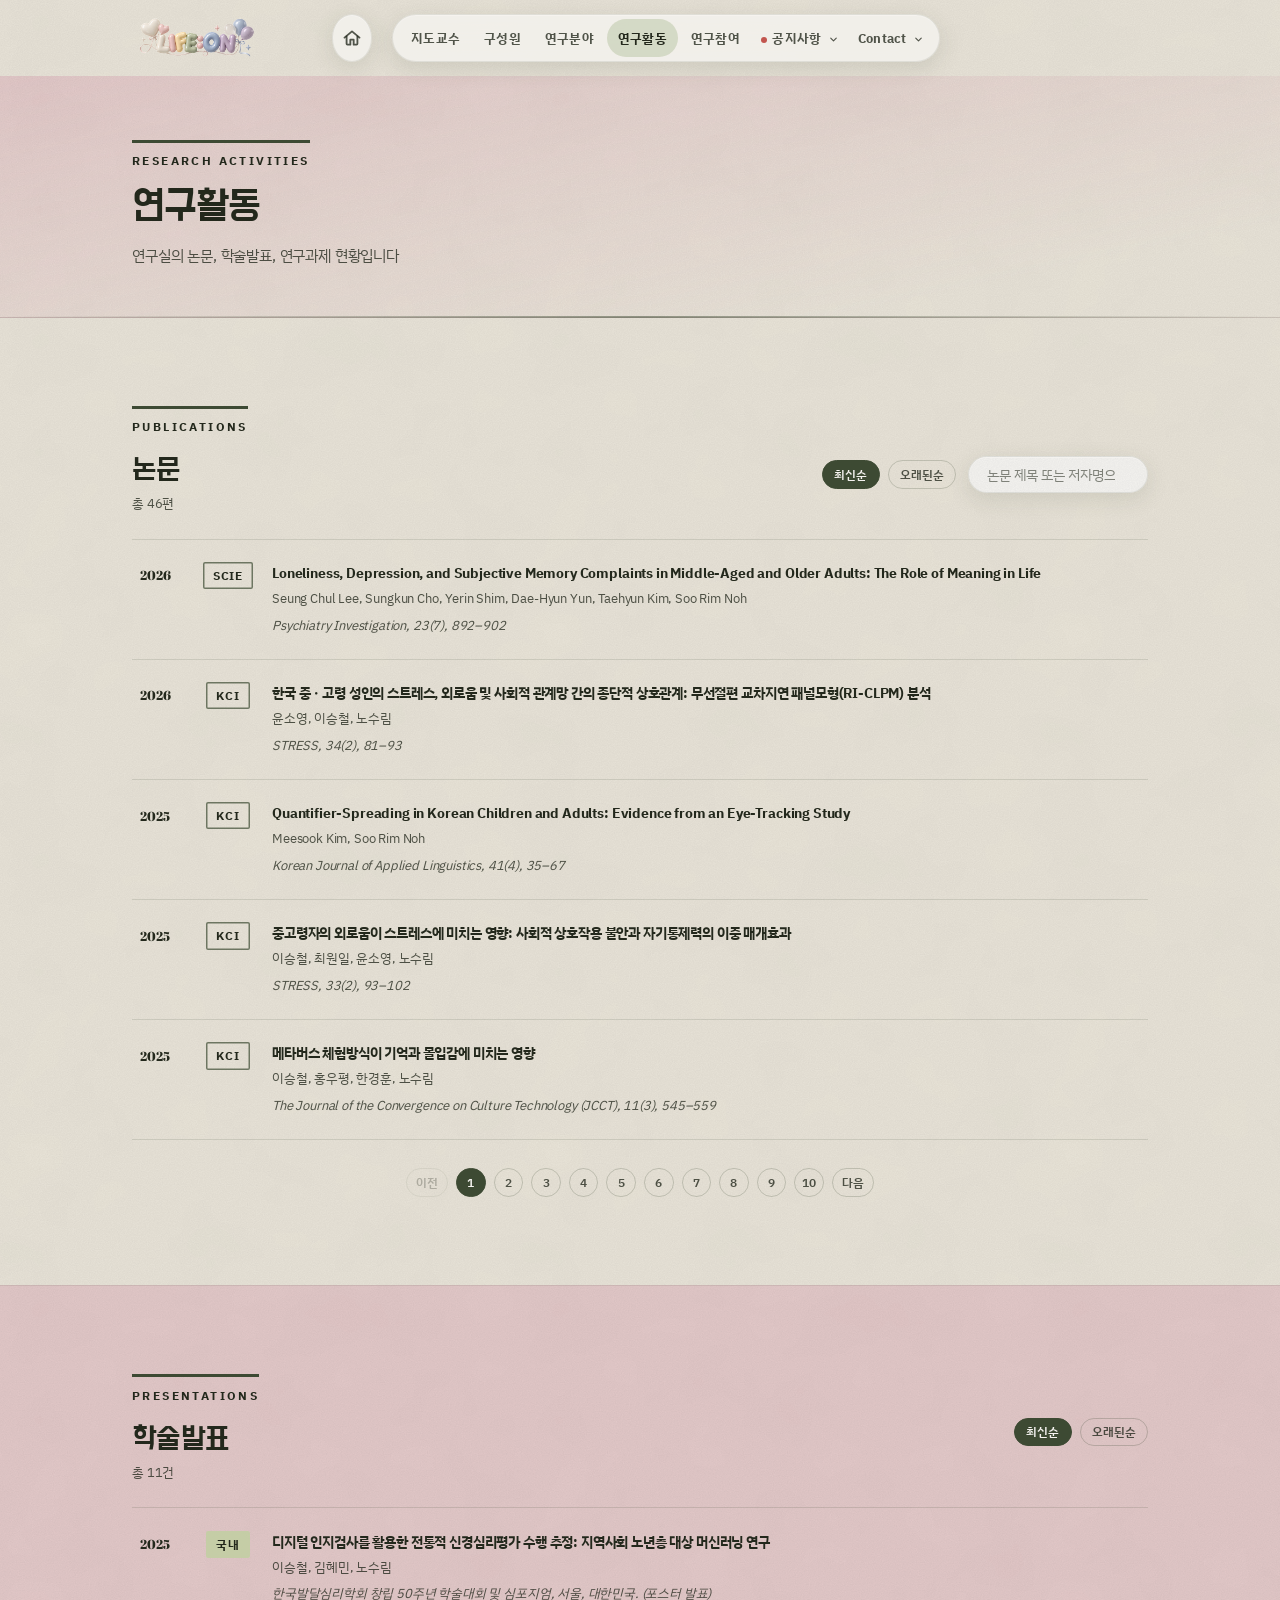
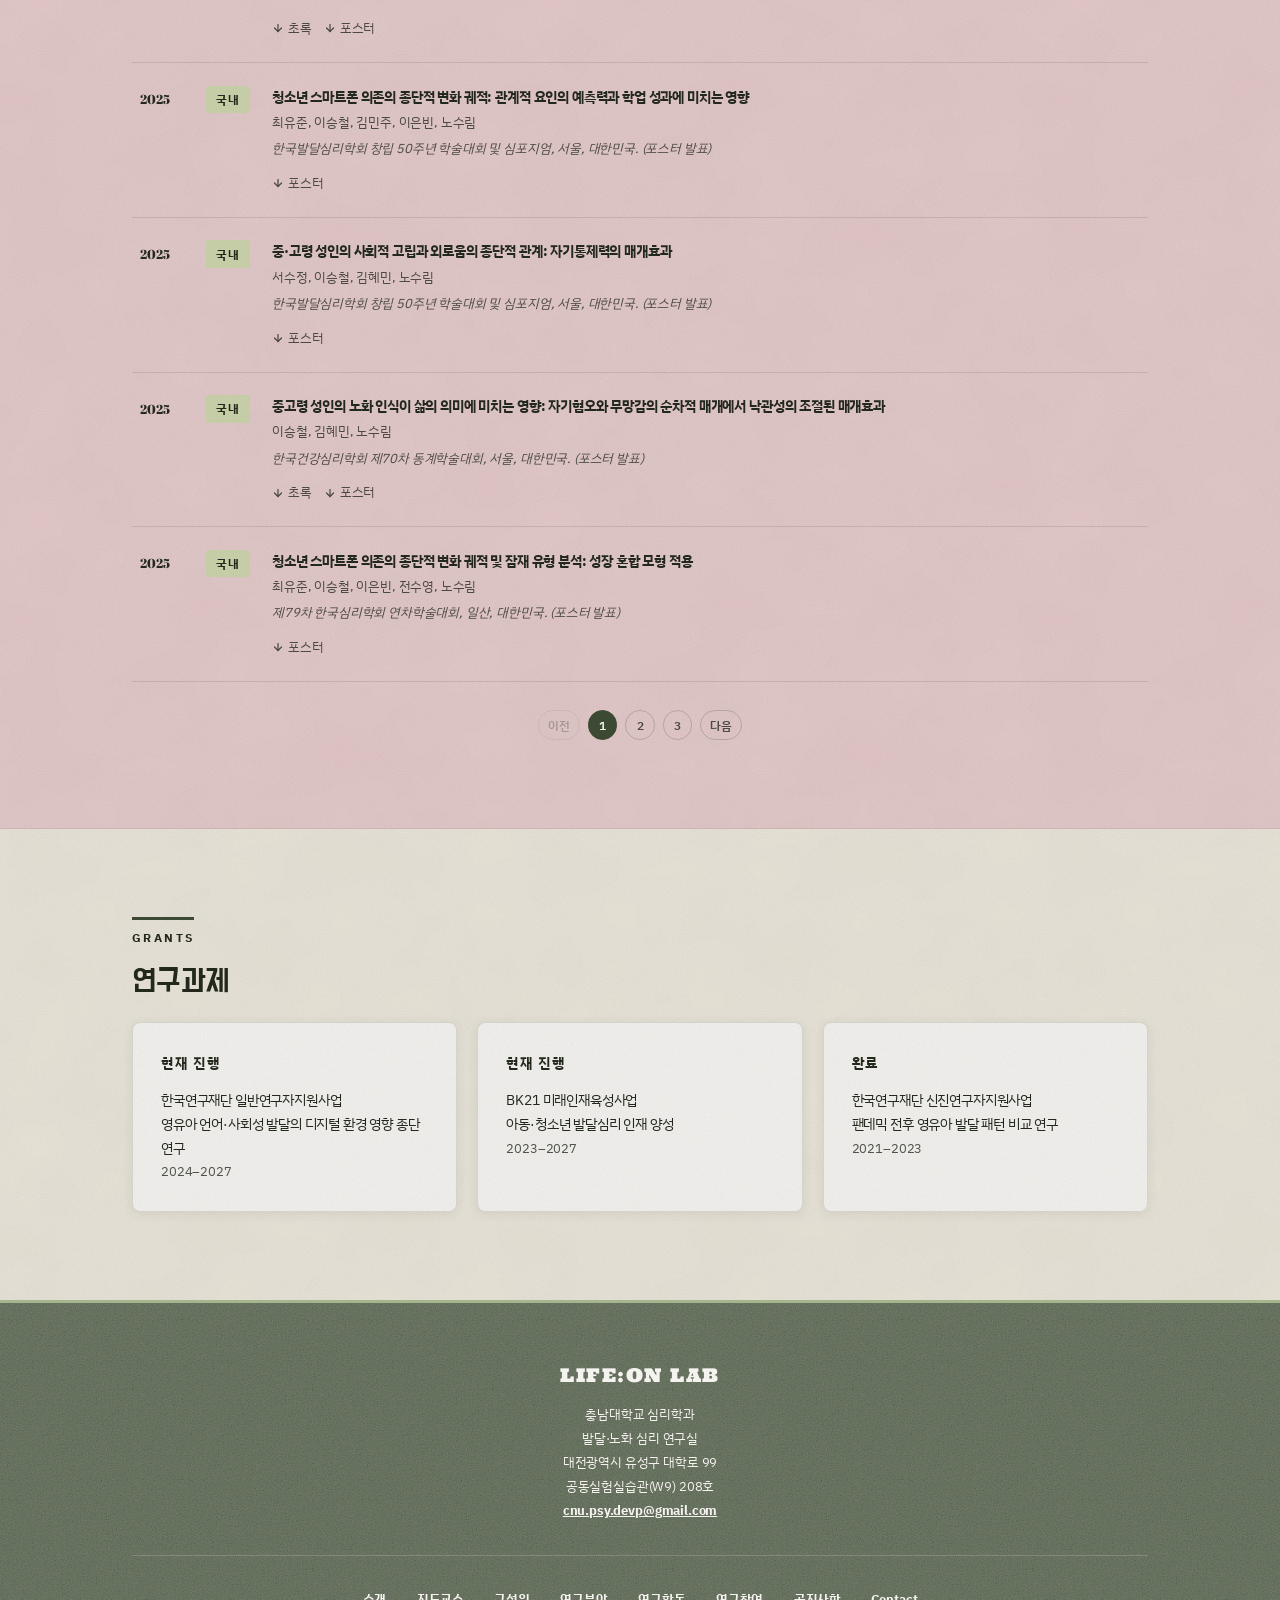
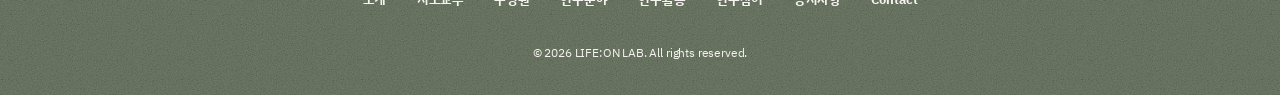
==== commit 67c61aee: "학술발표: 이승철 외(2025) 심리언어학회 구두발표 자료 연결 (slides 항목·폴더 신설) Co-Authored-By: Claude Opus 5.5 (1M context) <" ====
--- a/activities.html
+++ b/activities.html
@@ -10,13 +10,13 @@
     <meta property="og:title" content="LIFE:ON LAB — 연구활동">
     <meta property="og:description" content="LIFE:ON LAB 연구활동 — SSCI 논문 목록, 학술발표, 연구과제 현황.">
     <meta property="og:url" content="https://cnupsydevp-lab.github.io/cnupsydevp.github.io/activities.html">
-    <meta property="og:image" content="https://cnupsydevp-lab.github.io/cnupsydevp.github.io/images/og-image-v3.png">
+    <meta property="og:image" content="https://cnupsydevp-lab.github.io/cnupsydevp.github.io/images/og-image-v4.png">
     <meta property="og:image:width" content="1200">
     <meta property="og:image:height" content="630">
     <meta name="twitter:card" content="summary_large_image">
-    <link rel="icon" href="favicon-v4.ico" sizes="16x16 32x32 48x48">
-    <link rel="icon" type="image/svg+xml" href="favicon-v4.svg">
-    <link rel="apple-touch-icon" href="apple-touch-icon-v4.png">
+    <link rel="icon" href="favicon-v5.ico" sizes="16x16 32x32 48x48">
+    <link rel="icon" type="image/svg+xml" href="favicon-v5.svg">
+    <link rel="apple-touch-icon" href="apple-touch-icon-v5.png">
     <link rel="preconnect" href="https://fonts.googleapis.com">
     <link rel="preconnect" href="https://fonts.gstatic.com" crossorigin>
     <link rel="stylesheet" href="https://fonts.googleapis.com/css2?family=Abril+Fatface&family=Black+Han+Sans&family=Do+Hyeon&family=IBM+Plex+Sans+KR:wght@400;700&family=Ultra&display=swap">
@@ -265,9 +265,10 @@
           <span class="pub-title">${p.title}</span>
           <span class="pub-authors">${p.authors}</span>
           <span class="pub-journal">${p.venue}</span>
-          ${(p.abstract || p.poster) ? `<div class="pub-links">
+          ${(p.abstract || p.poster || p.slides) ? `<div class="pub-links">
             ${p.abstract ? `<a class="pub-download" href="${p.abstract}" target="_blank" rel="noopener">초록</a>` : ''}
             ${p.poster ? `<a class="pub-download" href="${p.poster}" target="_blank" rel="noopener">포스터</a>` : ''}
+            ${p.slides ? `<a class="pub-download" href="${p.slides}" target="_blank" rel="noopener">발표자료</a>` : ''}
           </div>` : ''}
         </div>
       </div>` : `
--- a/style.css
+++ b/style.css
@@ -480,13 +480,14 @@
 
 /* ── Hero ───────────────────────────────────────────────── */
 .hero {
-  /* 위 여백을 7rem → 5rem 으로 줄였다 — 첫 화면을 채우는 이름 로고가
-     (2026-08 기준 482px 이던 것이 2026-09-11 로고 교체로 355px 로 줄었다) 라
-     여백까지 7rem 이면 다음 섹션이 화면 밖으로 완전히 밀려난다.
-     지금은 80px(위) + 355px(로고) + 88px(아래) = 523px 로, 노트북 첫 화면을
-     로고가 채우고 아래 섹션이 살짝 비쳐 '더 있다'는 신호가 남는다.
-     (로고가 가로로 훨씬 넓어져 세로가 줄었다 — 여백을 더 줄일 수도 있지만
-     급하지 않아 그대로 두었다.) */
+  /* [여백 계산 — 2026-09-17 글자·버튼 제거, 로고 한 장으로 복귀]
+     제목·소개·버튼이 약 230px 을 차지하던 동안은 위아래를 3.25rem/4rem 까지
+     조여야 13인치 노트북에서 주 버튼이 첫 화면에 들어왔다. 그 셋을 걷어냈으므로
+     여백을 2026-09-12 이전 값(5rem/5.5rem)으로 되돌린다:
+     80px(위) + 355px(로고) + 88px(아래) = 523px. 내비(73px)를 더해도 596px 라
+     노트북 첫 화면을 로고가 채우고 아래 섹션이 살짝 비쳐 '더 있다'는 신호가 남는다.
+     ⚠️ 로고 아래에 글자를 다시 넣으려면 이 여백부터 다시 줄일 것
+        (지난번 값과 계산은 git 이력 e088321 에 남아 있다). */
   padding: 5rem 0 5.5rem;
   text-align: center;
   position: relative;
@@ -585,14 +586,24 @@
   border-top: 3px solid var(--ink);
   padding-top: 0.45rem;
 }
+/* [2026-09-17 현재 붙는 곳이 없다] 히어로에서 제목·소개 줄·버튼을 걷어냈으므로
+   아래 세 규칙(.hero-title · .hero-sub · .hero-cta)은 지금 어느 요소에도 걸리지
+   않는다. 다시 넣을 때 쓰려고 그대로 둔다 (index.html 히어로 주석 참고).
+
+   바로 위에 이름 로고가 통째로 놓이므로 제목은 로고보다 한 단 물러서야 한다.
+   글자·버튼을 걷어내기 전 값은 clamp(2.2rem, 4vw, 3.2rem) — 그때는 제목이 첫
+   화면의 주인공이었다. 지금은 로고가 그 자리를 맡고 제목은 '무엇을 하는 곳인가'
+   한 줄이라, 1080px 폭에서 한 줄에 들어오는 크기(2.2rem)로 낮춰 잡았다.
+   ⚠️ 이보다 키우면 줄이 넘어가고 .hero 의 높이 계산(위 주석)이 깨진다. */
 .hero-title {
   font-family: var(--font-display-strong);
   font-weight: 800;
-  font-size: clamp(2.2rem, 4vw, 3.2rem);
+  font-size: clamp(1.7rem, 3vw, 2.2rem);
   color: var(--text-dark);
   line-height: 1.15;
   letter-spacing: -0.01em;
-  margin-bottom: 1.5rem;
+  margin-top: 1.75rem;    /* 로고 아래 숨 — 로고 그림에는 아래 여백이 없다 */
+  margin-bottom: 1.1rem;
 }
 /* 강조어 — 팔레트 색은 글자색 대비가 부족하므로 밑줄 하이라이트 "면"으로 쓴다.
    블러시 = 종이에 형광펜을 그은 자리. 글자는 그대로 잉크라 대비 10:1 유지. */
@@ -602,11 +613,13 @@
   background: linear-gradient(rgba(var(--blush-rgb), 0) 58%, var(--blush) 58%);
   padding: 0 0.06em;
 }
+/* '어느 대학 · 무슨 분야' 두 줄. 첫 화면에서 이 두 줄이 유일하게 소속과 주제를
+   말한다 — 같은 내용이 아래 About 섹션에 다시 나오지만 그건 스크롤해야 보인다. */
 .hero-sub {
   font-size: var(--fs-lg);
   color: var(--muted);
   max-width: 480px;
-  margin: 0 auto 2.8rem;
+  margin: 0 auto 2rem;   /* 2.8rem 이었다 — 버튼까지 첫 화면에 들이려고 줄였다 */
   line-height: 1.9;
   font-weight: 400;
 }
@@ -839,7 +852,8 @@
   grid-template-columns: repeat(auto-fill, minmax(280px, 1fr));
   gap: 1.25rem;
 }
-/* 카드가 링크가 아니므로 hover 리프트 없음 — 클릭 가능해 보이는 오해 방지 */
+/* 기본 .card 는 눌리지 않는다 — hover 리프트도 없다 (클릭 가능해 보이는 오해 방지).
+   예외는 .card-expandable (연구분야) 하나뿐이고, 그쪽은 아래에서 따로 손짓을 준다. */
 .card {
   background: var(--bg-card);
   border: 1px solid var(--border);
@@ -870,6 +884,66 @@
   line-height: 1.8;
 }
 .card-badge { margin-bottom: 1rem; }
+
+/* ── 펼쳐지는 카드 (연구분야) ─────────────────────────────── */
+/* 격자 기본값은 stretch 라 한 카드가 길어지면 같은 줄 전체가 따라 늘어나
+   옆 카드가 속 빈 상자가 된다. start 로 두면 카드마다 제 내용만큼만 높아진다.
+   ⚠️ 닫힌 상태에서도 카드 높이가 더 이상 서로 맞지 않는다 — 펼침 격자에만 준다. */
+.card-grid-expandable { align-items: start; }
+
+.card-expandable {
+  cursor: pointer;
+  transition: box-shadow 0.25s ease, border-color 0.25s ease;
+}
+/* hover·펼침 손짓은 .info-card 와 같은 값을 쓴다 — 사이트에 이미 있는 카드 반응 */
+.card-expandable:hover { border-color: var(--accent-border); box-shadow: 0 6px 18px rgba(var(--ink-rgb), 0.14); }
+.card-expandable.is-open { border-color: var(--accent-border); }
+
+/* 제목 글자만 감싼 '진짜' 버튼 — 생김새는 h3 그대로 물려받는다.
+   카드 전체가 클릭을 받으므로(script.js) 이 버튼은 키보드·스크린리더의 손잡이다. */
+.card-toggle {
+  display: flex;
+  align-items: center;
+  justify-content: space-between;
+  gap: 0.5rem;
+  width: 100%;
+  background: none;
+  border: 0;
+  padding: 0;
+  font: inherit;
+  color: inherit;
+  text-align: left;
+  cursor: pointer;
+}
+.card-chevron {
+  flex: none;
+  color: rgba(var(--text-rgb), 0.5);
+  transition: transform 0.25s ease;
+}
+.card-expandable.is-open .card-chevron { transform: rotate(180deg); }
+
+.card-detail {
+  margin-top: 1.1rem;
+  padding-top: 1.1rem;
+  border-top: 1px solid var(--border);
+}
+.card-detail p {
+  font-size: var(--fs-md);
+  color: var(--muted);
+  line-height: 1.8;
+}
+.card-keys {
+  display: flex;
+  flex-wrap: wrap;
+  gap: 0.4rem;
+  margin-top: 1rem;
+}
+
+/* 펼칠 때만 살짝 밀려 올라온다 — 접을 때는 display:none 이라 애니메이션이 없다.
+   fadeUp 키프레임은 아래 prefers-reduced-motion: no-preference 블록에서 정의된다. */
+@media (prefers-reduced-motion: no-preference) {
+  .card-detail { animation: fadeUp 0.35s cubic-bezier(0.22, 1, 0.36, 1) both; }
+}
 
 /* ── Info Cards ──────────────────────────────────────────── */
 .info-grid {
@@ -1153,6 +1227,21 @@
   padding-top: 0.25rem;
 }
 .form-note { font-size: var(--fs-xs); color: var(--muted); margin: 0; }
+/* 폼 아래 붙박이 대체 경로 (2026-09-12).
+   이 폼은 GitHub Pages 에서 다른 출처(웹진 서버)로 보내는 요청이라, 그쪽 서버가
+   내려가거나 CORS 가 막히면 통째로 실패한다. 그때 뜨는 알림창은 6초 뒤 사라지고
+   글자만 있어 누를 곳이 없다 — 실패한 사람이 화면에서 다음에 할 일을 찾지 못했다.
+   그래서 성공·실패와 무관하게 늘 보이는 이메일 경로를 폼 바로 아래 둔다.
+   ⚠️ 알림창(.inq-toast) 안에 링크를 넣는 방법은 쓰지 않았다 — 그 상자는
+      textContent 로 글자만 넣는다(읽어 주는 기계가 변화를 잡게 하려고). */
+.form-fallback {
+  font-size: var(--fs-sm);
+  color: var(--muted);
+  margin: 1.1rem 0 0;
+  padding-top: 1rem;
+  border-top: 1px solid var(--border);
+  line-height: 1.8;
+}
 .inq-btn {
   min-width: 72px;
   min-height: 36px;
@@ -1311,10 +1400,11 @@
   border-radius: 20px;
   font-size: var(--fs-xs);
 }
-/* 터치 기기에서만 44px 터치 타깃 유지 (마우스 환경은 위의 컴팩트 크기) */
+/* 터치 기기: 손가락으로 누르기 쉬운 정도만 살짝 키운다 (마우스 환경은 위의 컴팩트 크기) */
 @media (pointer: coarse) {
-  .pub-sort-btn { min-height: 44px; padding: 0.55rem 1rem; }
-  .pub-page-btn { width: 2.75rem; height: 2.75rem; }
+  .pub-sort-btn { min-height: 28px; padding: 0.28rem 0.7rem; }
+  .pub-page-btn { width: 1.9rem; height: 1.9rem; }
+  .pub-page-nav { width: auto; }
 }
 .pub-page-nav:disabled,
 .pub-page-nav:disabled:hover {
@@ -1586,15 +1676,23 @@
    ──────────────────────────────────────────────────────────── */
 /* 가운데가 아니라 왼쪽 위에 붙인다(요청). 가운데 정렬은 위아래 여백을 양쪽에
    똑같이 잡아먹어 포스터가 작아지는데, 위로 붙이면 그 몫을 사진 높이로 쓴다.
-   top 4.5rem = 상단 메뉴줄(약 60px)을 피하는 높이 — 팝업이 로고·메뉴를 덮지 않는다. */
+   top 4.5rem = 상단 메뉴줄(약 73px)을 피하는 높이 — 팝업 본체가 내비 바로 아래에서
+   시작한다. 자리는 이 값이 정하고, 겹치는 자리에서 누가 앞에 오는지는 아래 z-index 다. */
 .home-popup {
   position: fixed;
   inset: 0;
-  /* 내비(1000)·내비 드롭다운(1001)·모바일 메뉴 덮개(998) 보다 낮게 둔다.
-     모달이 아니므로 메뉴가 팝업 위로 와야 한다 — 특히 휴대폰에서 햄버거를
-     누르면 메뉴 덮개가 팝업을 가려야 메뉴를 가리지 않는다.
-     (본문 위로는 충분히 높다. 본문 최고값은 back-to-top 490) */
-  z-index: 950;
+  /* [PC — 2026-09-17 요청] 내비(1000)·내비 드롭다운(1001) 보다 앞에 둔다.
+     팝업 위 여백 72px 이 내비 높이(패딩 28.8 + 로고 44 ≒ 73px)와 거의 같아 둘이
+     맞닿는데, 950 이던 동안에는 내비 바의 아래 끝선과 그 그림자(0 12px 32px 가
+     바 아래로 ≈32px 번진다)가 포스터 윗머리를 덮어 팝업이 바 밑에 깔려 보였다.
+     자리는 그대로 두고 순서만 뒤집었으므로 로고·메뉴는 그대로 다 보인다
+     (팝업은 왼쪽 위 ≈478px 폭만 쓰고 메뉴 알약·드롭다운은 오른쪽 끝에 있어
+      가로로 겹치지 않는다. 겹치더라도 바깥 틀이 pointer-events:none 이라 클릭은 통과).
+     ⚠️ 햄버거가 나오는 폭(≤860)에서는 아래 미디어 쿼리가 950 으로 되돌린다 —
+        그 폭의 메뉴 덮개(.nav-mobile-overlay 998)는 화면을 통째로 덮으므로
+        팝업이 그보다 앞이면 펼친 메뉴 한가운데에 포스터가 뜬다.
+     (본문 위로는 원래 충분히 높다. 본문 최고값은 back-to-top 490) */
+  z-index: 1100;
   display: flex;
   align-items: flex-start;
   justify-content: flex-start;
@@ -2806,10 +2904,18 @@
   .about-grid   { grid-template-columns: 1fr; gap: 2.5rem; }
   .profile-grid { grid-template-columns: 1fr; gap: 2rem; }
   .profile-img  { max-width: 200px; }
+  /* 데스크톱과 같은 이유로 되돌렸다 (.hero 의 높이 계산 주석 참고) —
+     이 폭에서는 로고도 함께 좁아져 세로가 284px 로 줄고, 아래로 붙던 글자·버튼이
+     없으므로 위 여백 5rem 이 다시 들어온다. */
   .hero         { padding: 5rem 0 4rem; }
   /* 모바일 내비게이션 */
   .nav-cluster { display: none; }
   .nav-hamburger { display: flex; }
+  /* 공지 팝업은 이 폭부터 다시 내비 뒤로 간다 (PC 값 1100 → 950). 여기서부터
+     메뉴가 햄버거로 접히는데, 펼친 덮개(.nav-mobile-overlay 998)가 화면을 통째로
+     덮으므로 팝업이 그보다 앞이면 메뉴 한가운데 포스터가 뜬다.
+     근거 전체는 .home-popup 규칙의 주석에 있다. */
+  .home-popup   { z-index: 950; }
   /* 폴라로이드: 1열 레이아웃에서 너무 넓어지지 않도록 */
   .profile-polaroid { width: auto; max-width: 260px; margin: 0 auto; }
   /* 섹션 여백 축소 */
@@ -2836,7 +2942,7 @@
                                          (폭 ≈103px 은 위 calc 가 따라온다. 이 폭에서는
                                          nav-cluster 가 숨고 햄버거만 남아 여유가 크다) */
   .container    { padding: 0 1.25rem; }
-  .hero         { padding: 3.5rem 0 3rem; }
+  .hero         { padding: 3.5rem 0 3rem; }      /* 위 두 단계와 같은 이유 — 세로로 쌓이던 버튼이 사라졌다 */
   .section      { padding: 3rem 0; }
   .page-header  { padding: 2.5rem 0 1.75rem; }
   .hero-cta     { flex-direction: column; align-items: center; }
@@ -2854,6 +2960,9 @@
   /* 모바일: 논문 목록 2열 → 세로 스택 */
   .pub-item { grid-template-columns: 44px 1fr; }
   .pub-item .badge { display: none; }
+  /* 모바일: 논문 검색창 — 글자는 16px(iOS 확대 방지)로 두고 높이·안내문만 줄인다 */
+  .pub-search-input { padding: 0.28rem 0.8rem; max-width: 150px; }
+  .pub-search-input::placeholder { font-size: var(--fs-xs); }
   /* 모바일: 섹션 CTA 간격 */
   .section-cta  { margin-top: 2rem; }
   /* 모바일: 문의 폼 */
@@ -2891,6 +3000,18 @@
   padding: 2rem 0;
   grid-column: 1 / -1;
 }
+/* 이 사이트에는 전역 a 규칙이 없다 — 자리마다 따로 준다(.post-body a, .footer-brand a).
+   그래서 안내문 안에 링크를 넣으면 브라우저 기본 파랑이 종이 위에 그대로 뜬다.
+   .form-note 도 같은 처지라 함께 묶었다. 색만으로는 링크인지 알 수 없으므로
+   (안내문 글자색이 이미 흐린 muted 다) 밑줄을 항상 드러낸다. */
+.empty-note a,
+.form-note a {
+  color: var(--text);
+  font-weight: 700;
+  text-decoration: underline;
+}
+.empty-note a:hover,
+.form-note a:hover { text-decoration-thickness: 2px; }
 /* 논문·발표 카운트 (섹션 제목 아래) */
 .pub-count {
   display: block;
